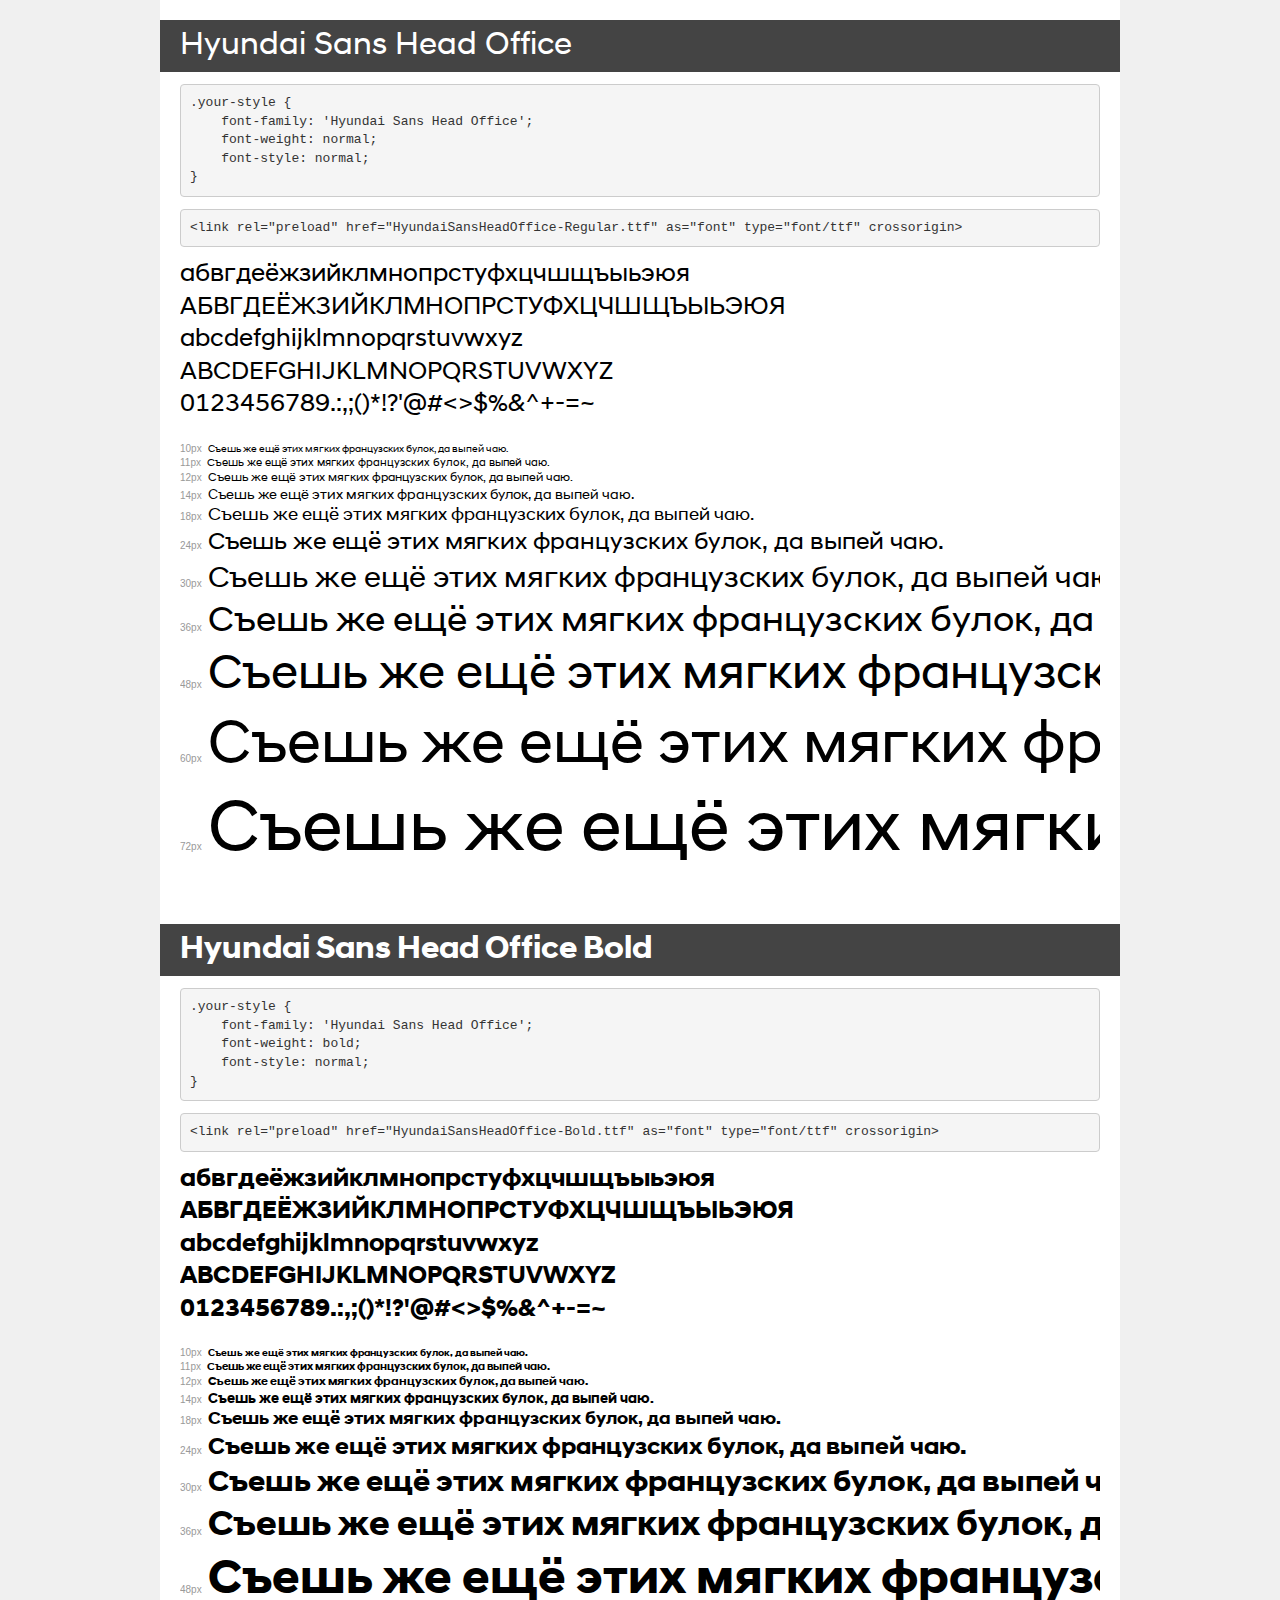
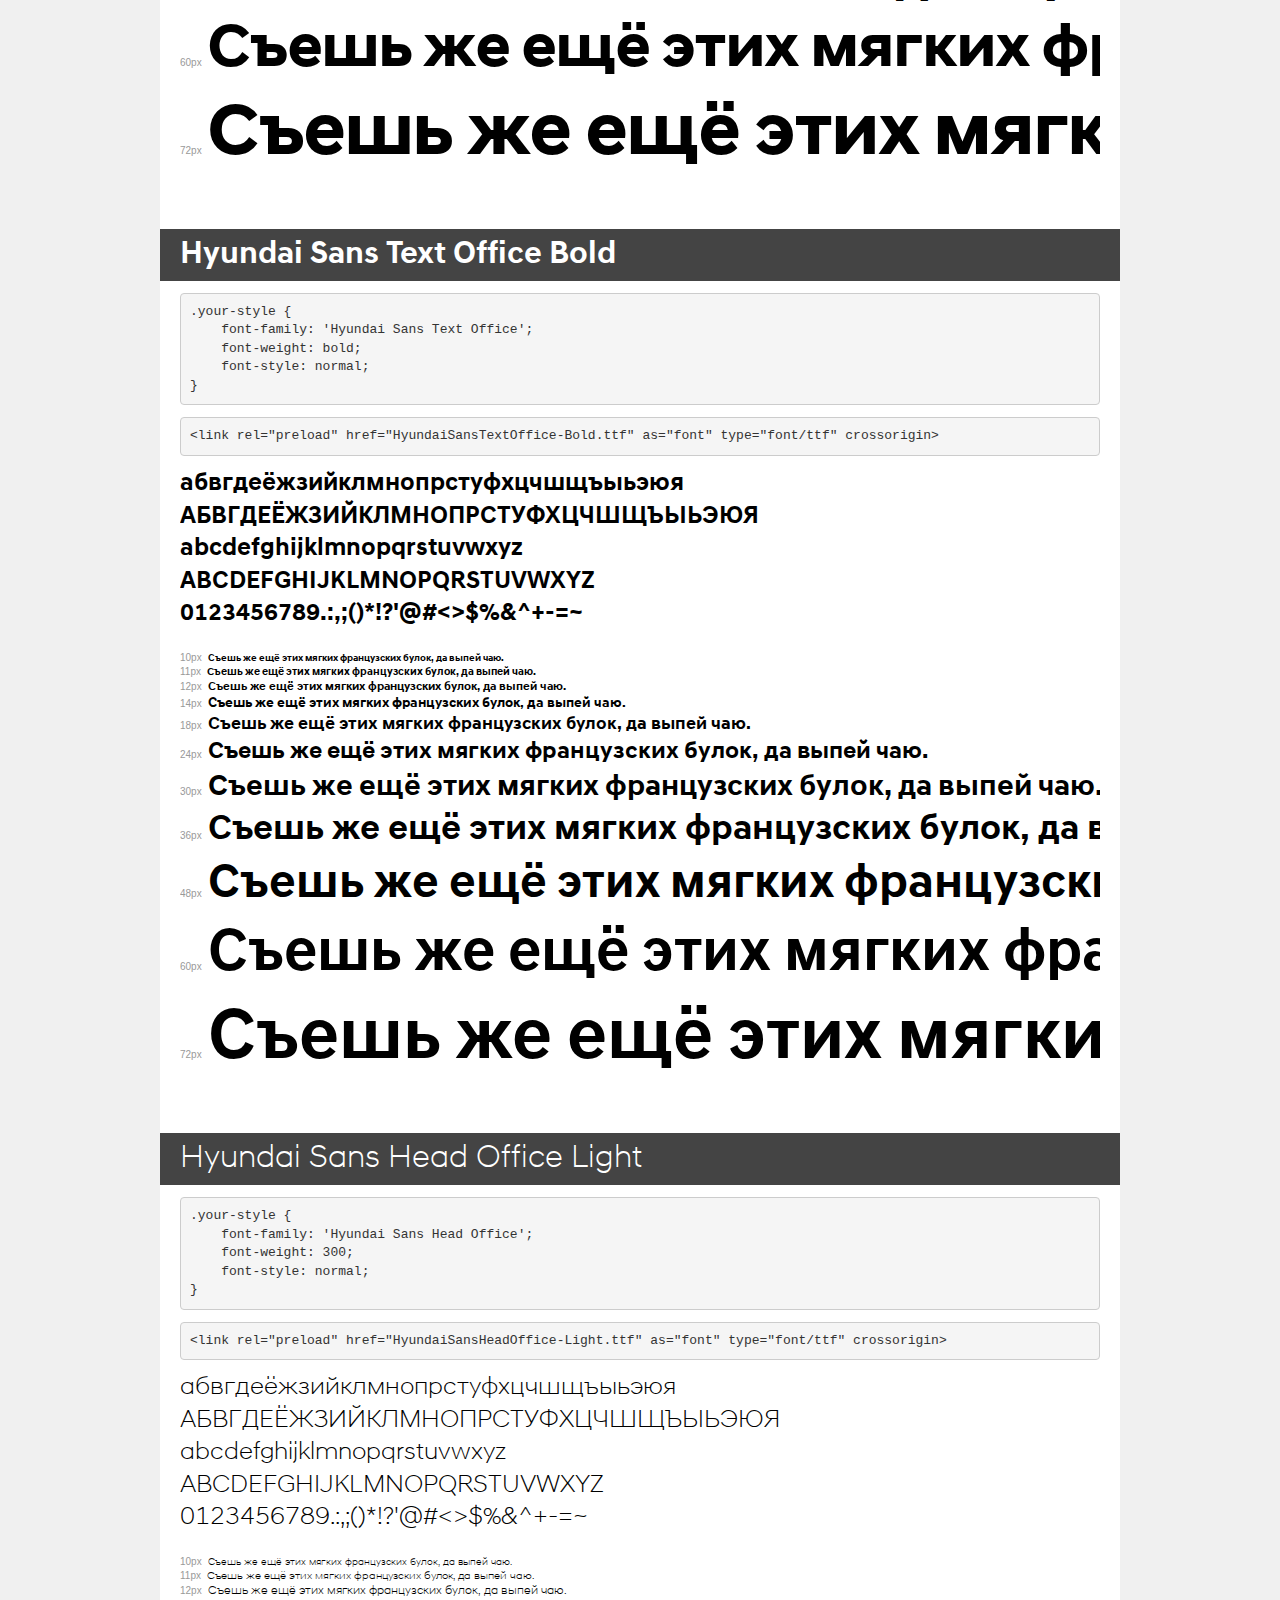
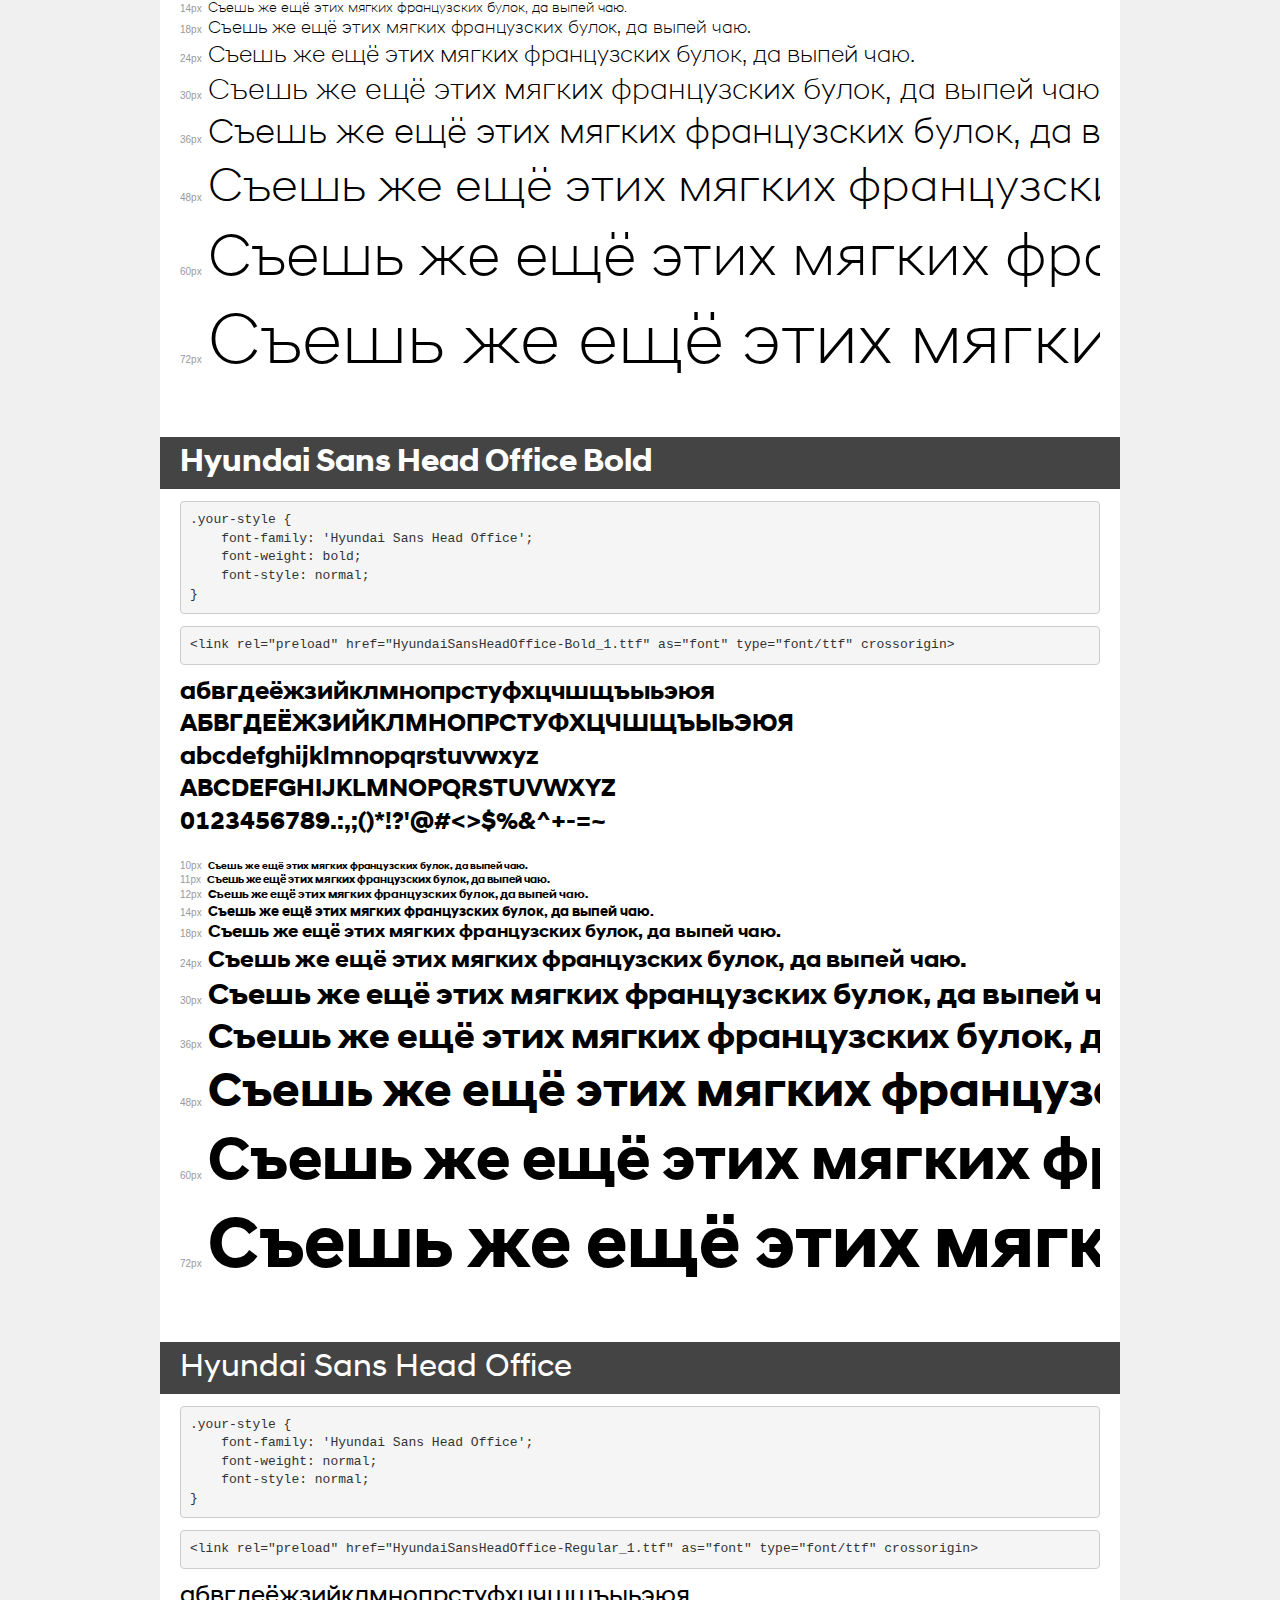
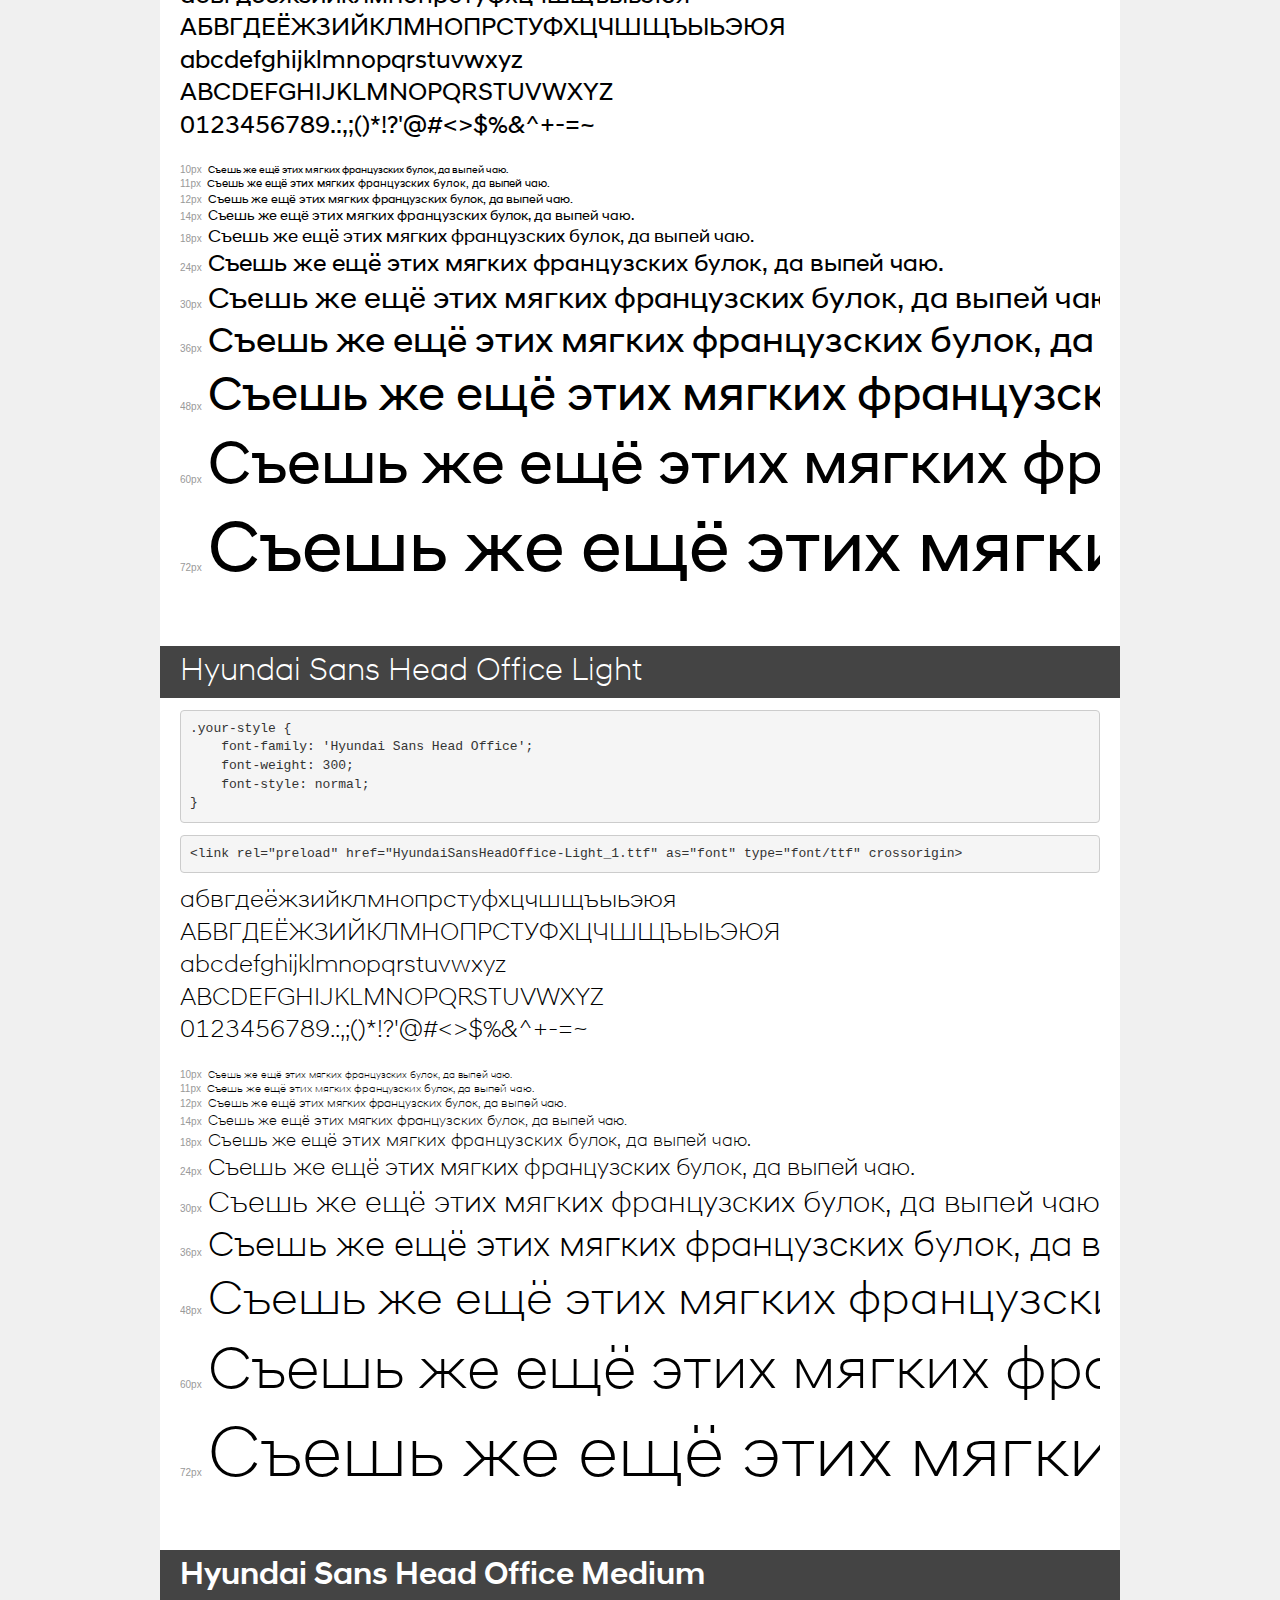
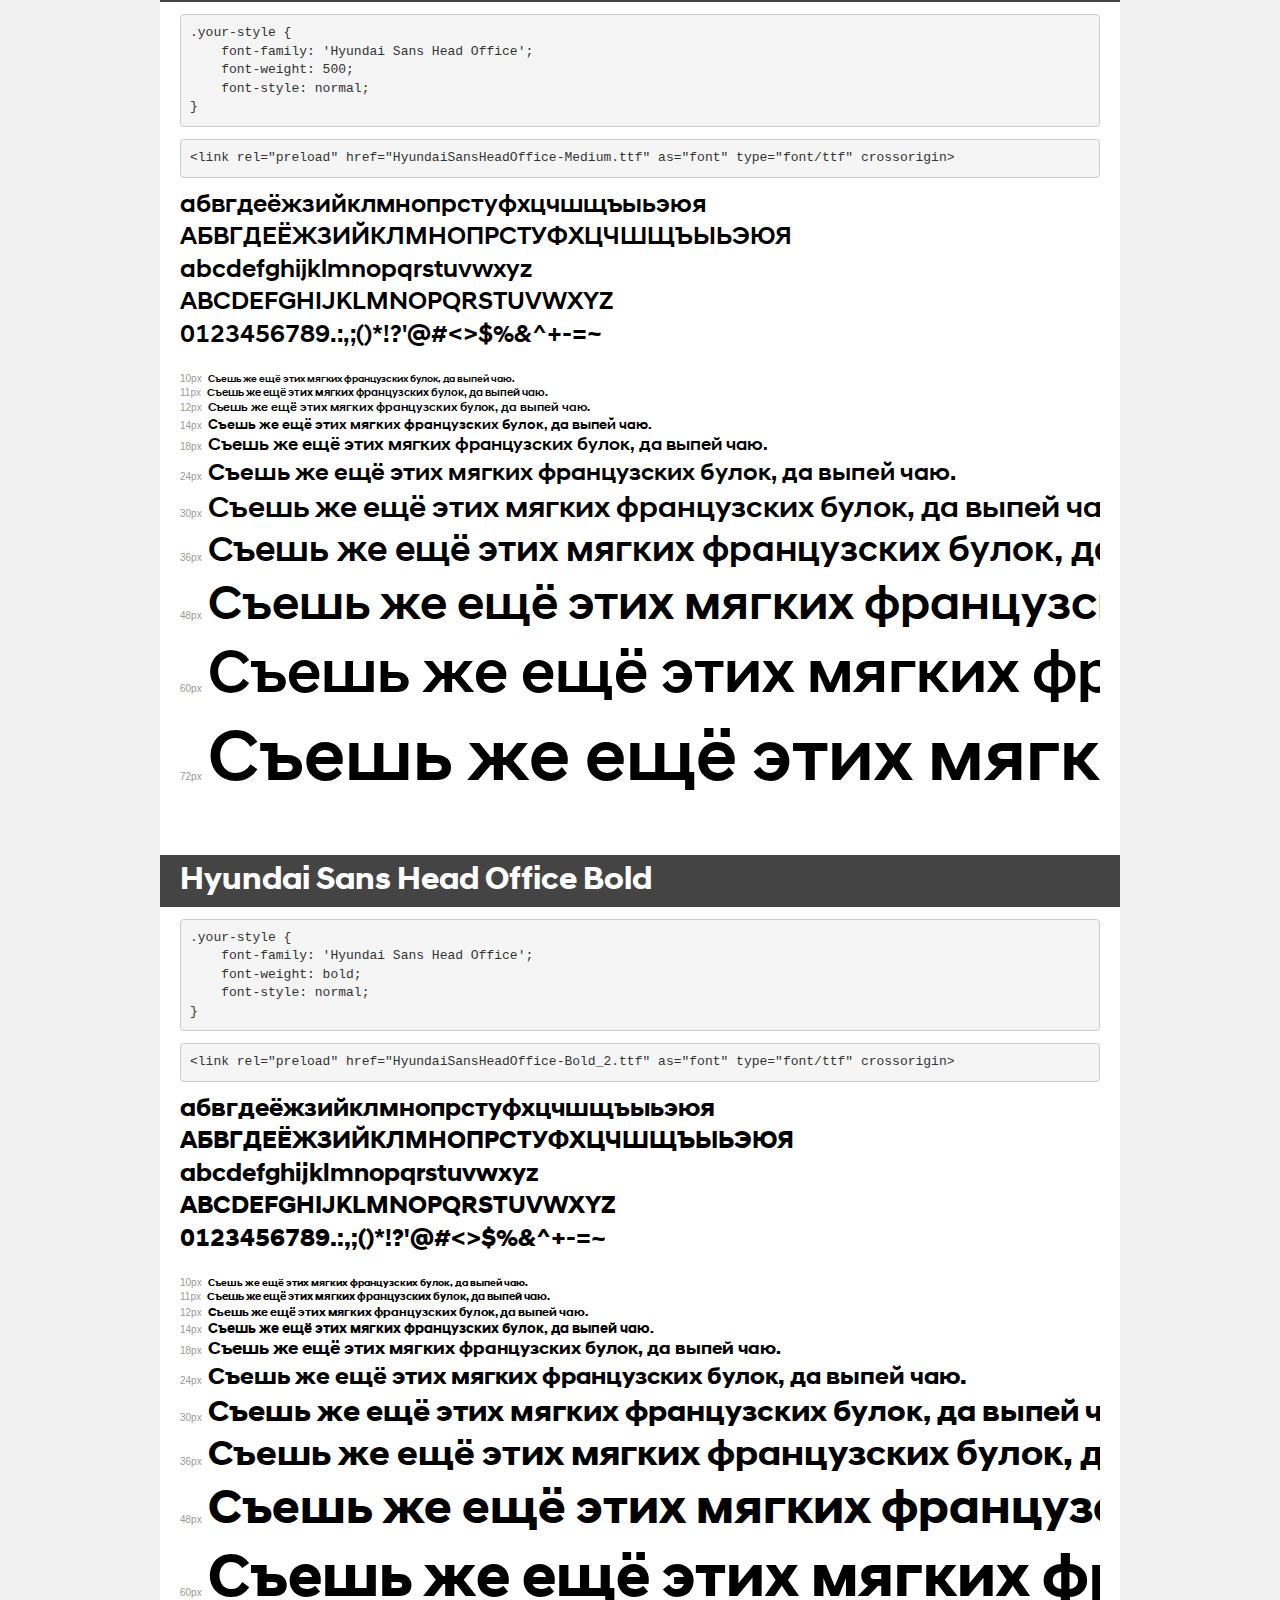
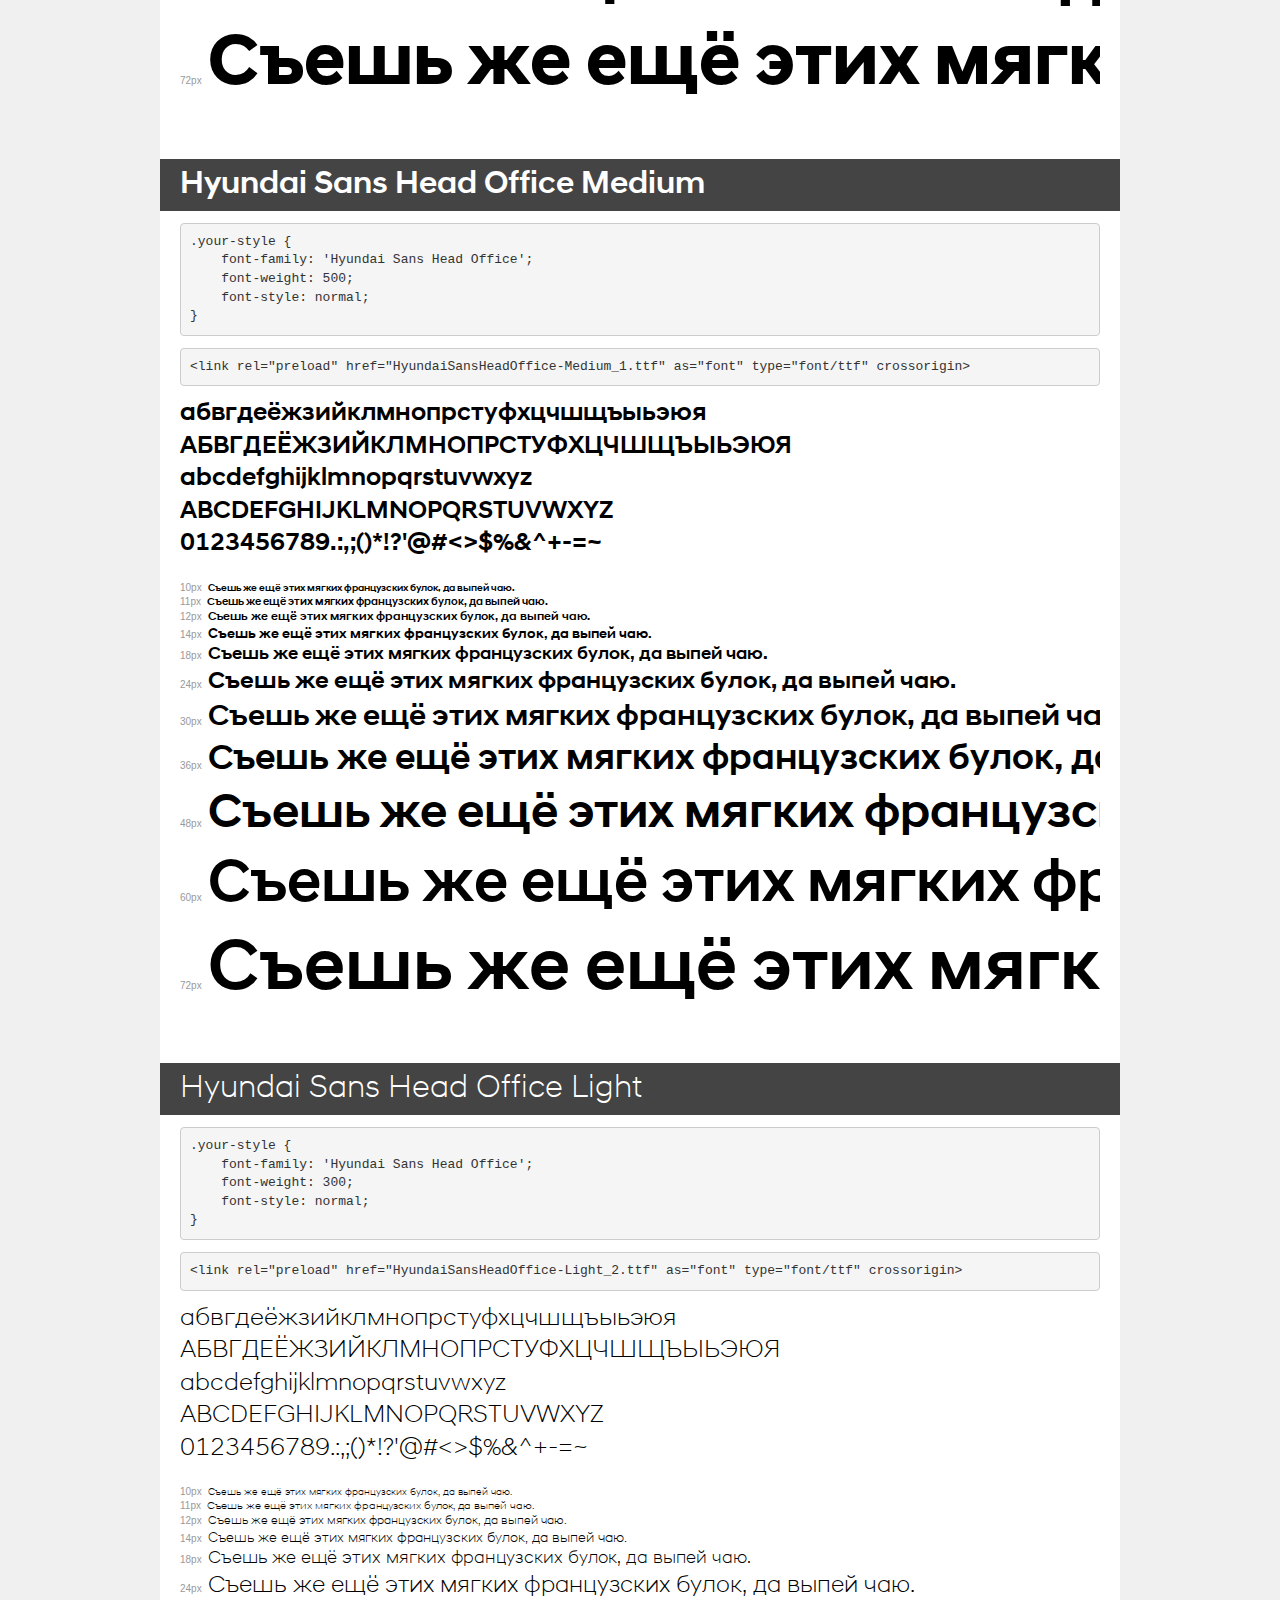
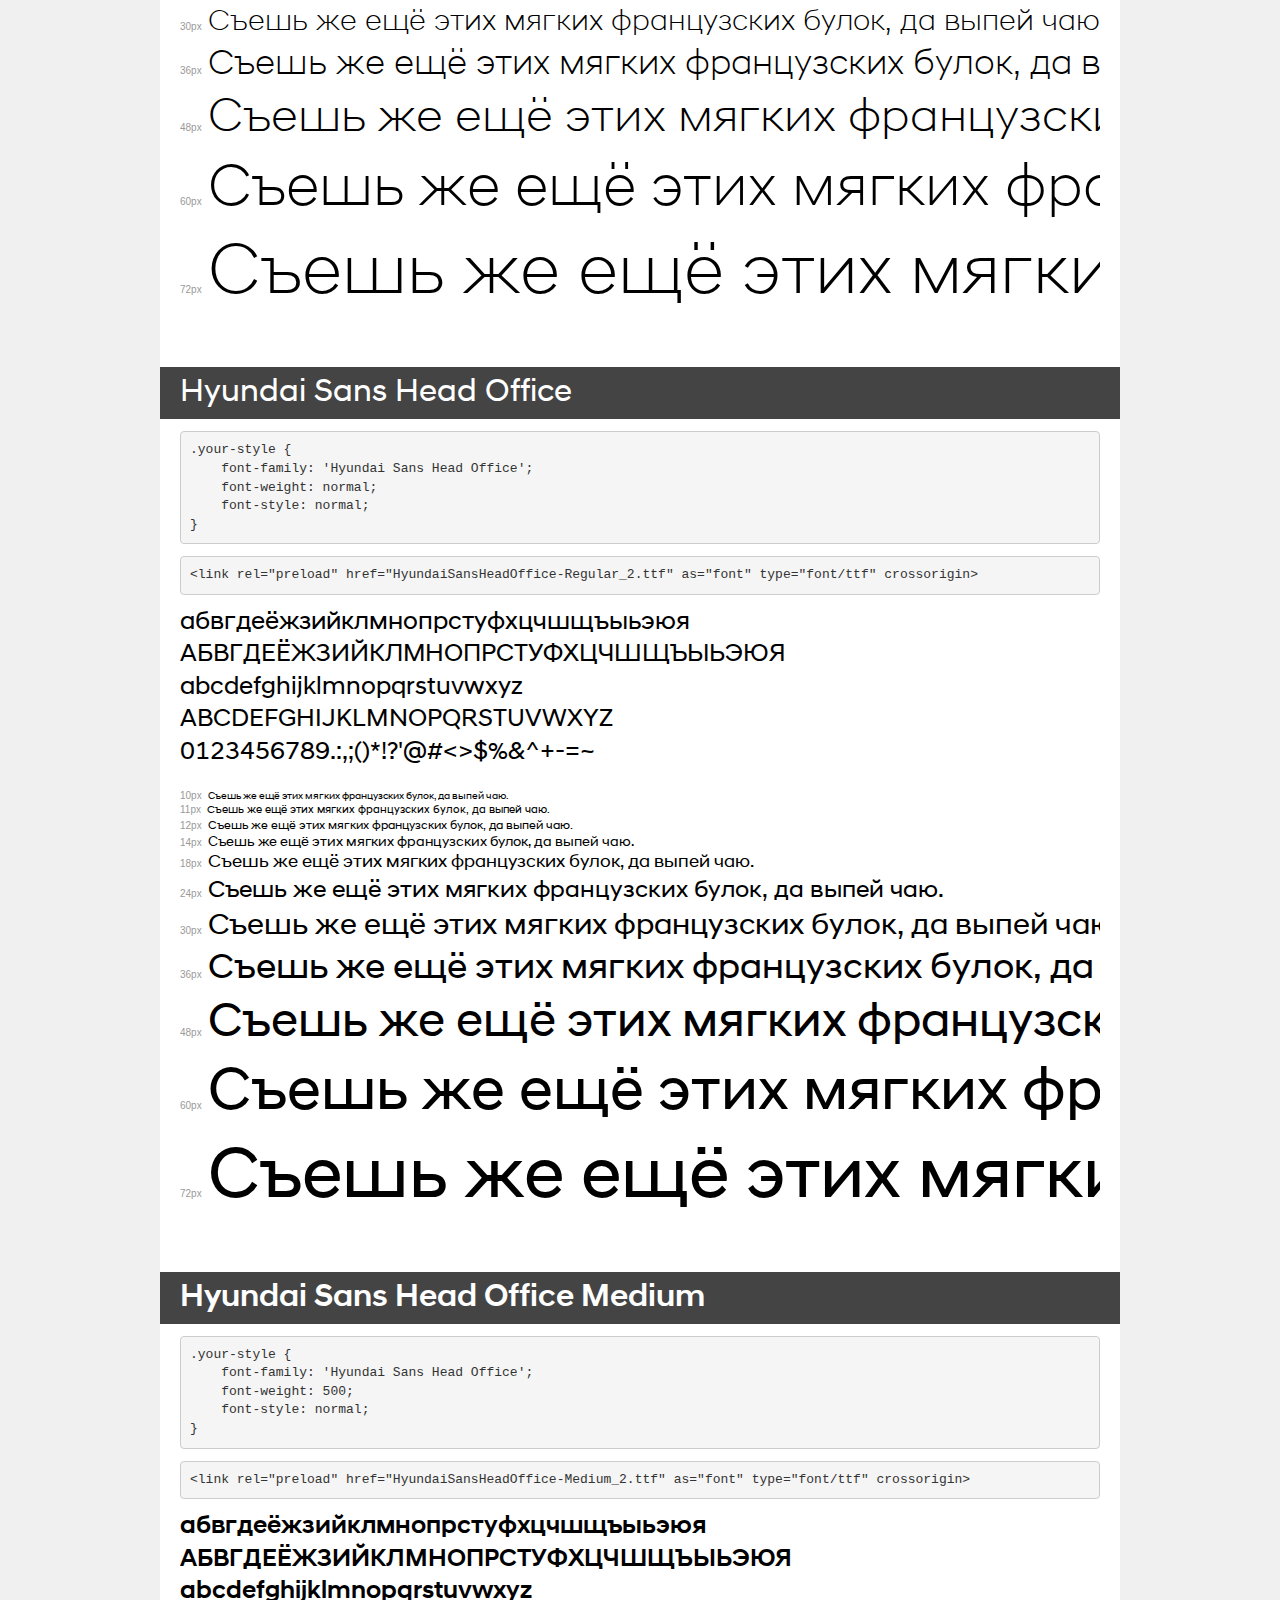
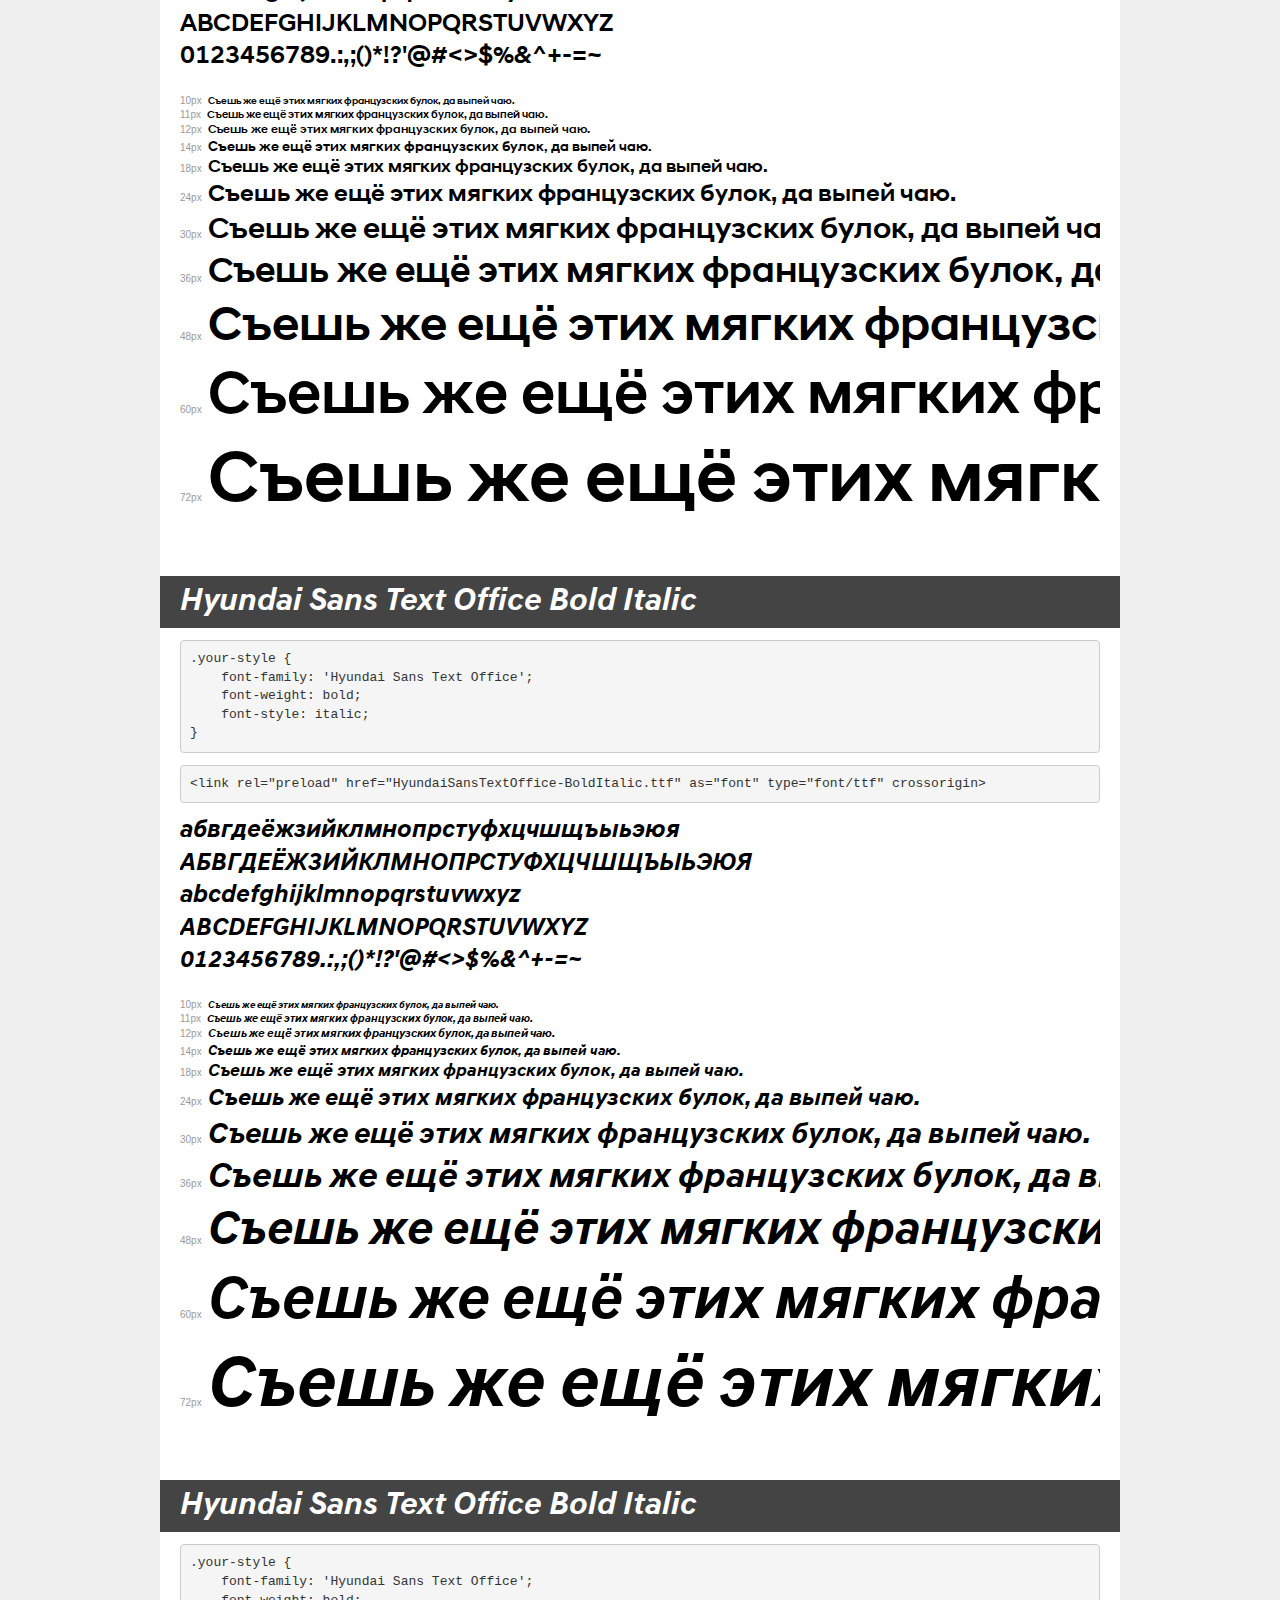
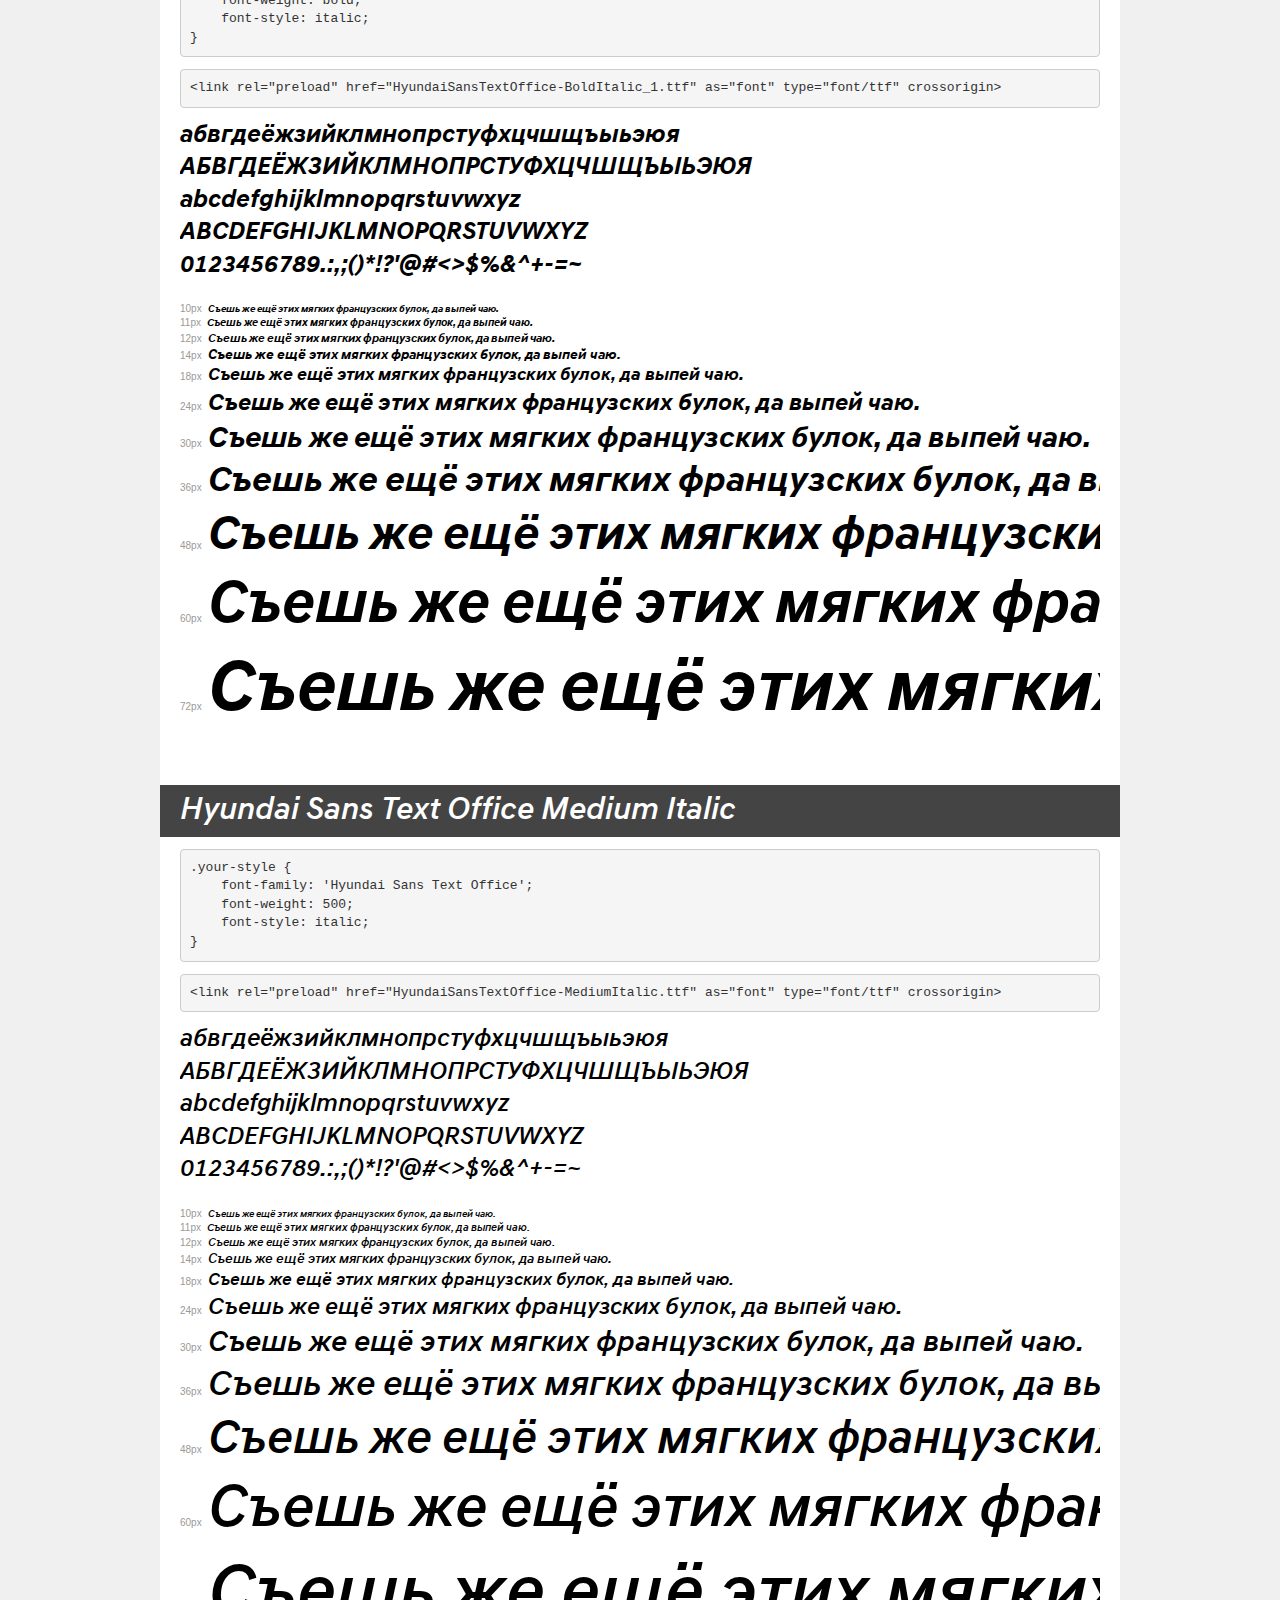
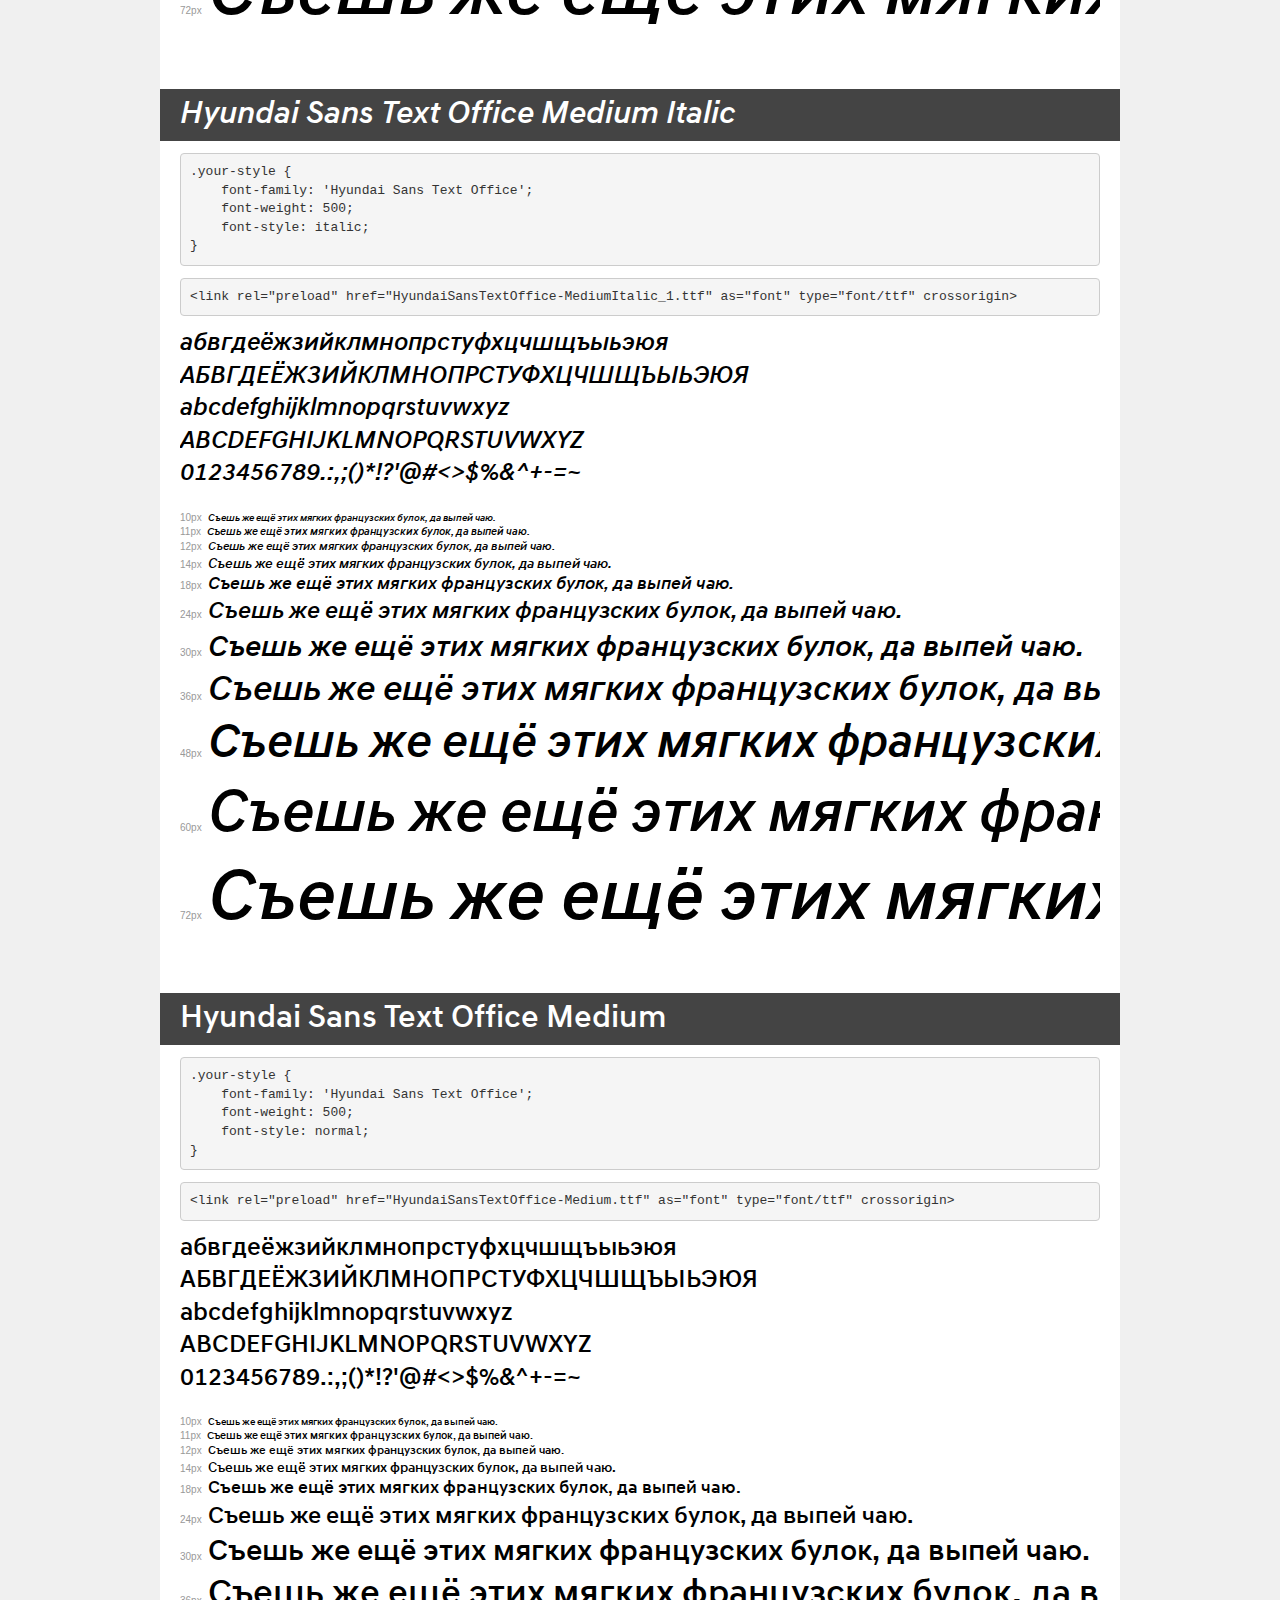
==== font/Hyundai Sans/demo.html @ f70317c3 "1" ====
<!DOCTYPE html>
<html lang="en">
<head>
    <meta charset="utf-8">
    <meta http-equiv="X-UA-Compatible" content="IE=edge">
    <meta name="viewport" content="width=device-width, initial-scale=1">
    <meta name="robots" content="noindex, noarchive">
    <meta name="format-detection" content="telephone=no">
    <title>Transfonter demo</title>
    <link href="stylesheet.css" rel="stylesheet">
    <style>
        /*
        http://meyerweb.com/eric/tools/css/reset/
        v2.0 | 20110126
        License: none (public domain)
        */
        html, body, div, span, applet, object, iframe,
        h1, h2, h3, h4, h5, h6, p, blockquote, pre,
        a, abbr, acronym, address, big, cite, code,
        del, dfn, em, img, ins, kbd, q, s, samp,
        small, strike, strong, sub, sup, tt, var,
        b, u, i, center,
        dl, dt, dd, ol, ul, li,
        fieldset, form, label, legend,
        table, caption, tbody, tfoot, thead, tr, th, td,
        article, aside, canvas, details, embed,
        figure, figcaption, footer, header, hgroup,
        menu, nav, output, ruby, section, summary,
        time, mark, audio, video {
            margin: 0;
            padding: 0;
            border: 0;
            font-size: 100%;
            font: inherit;
            vertical-align: baseline;
        }
        /* HTML5 display-role reset for older browsers */
        article, aside, details, figcaption, figure,
        footer, header, hgroup, menu, nav, section {
            display: block;
        }
        body {
            line-height: 1;
        }
        ol, ul {
            list-style: none;
        }
        blockquote, q {
            quotes: none;
        }
        blockquote:before, blockquote:after,
        q:before, q:after {
            content: '';
            content: none;
        }
        table {
            border-collapse: collapse;
            border-spacing: 0;
        }
        /* demo styles */
        body {
            background: #f0f0f0;
            color: #000;
        }
        .page {
            background: #fff;
            width: 920px;
            margin: 0 auto;
            padding: 20px 20px 0 20px;
            overflow: hidden;
        }
        .font-container {
            overflow-x: auto;
            overflow-y: hidden;
            margin-bottom: 40px;
            line-height: 1.3;
            white-space: nowrap;
            padding-bottom: 5px;
        }
        h1 {
            position: relative;
            background: #444;
            font-size: 32px;
            color: #fff;
            padding: 10px 20px;
            margin: 0 -20px 12px -20px;
        }
        .letters {
            font-size: 25px;
            margin-bottom: 20px;
        }
        .s10:before {
            content: '10px';
        }
        .s11:before {
            content: '11px';
        }
        .s12:before {
            content: '12px';
        }
        .s14:before {
            content: '14px';
        }
        .s18:before {
            content: '18px';
        }
        .s24:before {
            content: '24px';
        }
        .s30:before {
            content: '30px';
        }
        .s36:before {
            content: '36px';
        }
        .s48:before {
            content: '48px';
        }
        .s60:before {
            content: '60px';
        }
        .s72:before {
            content: '72px';
        }
        .s10:before, .s11:before, .s12:before, .s14:before,
        .s18:before, .s24:before, .s30:before, .s36:before,
        .s48:before, .s60:before, .s72:before {
            font-family: Arial, sans-serif;
            font-size: 10px;
            font-weight: normal;
            font-style: normal;
            color: #999;
            padding-right: 6px;
        }
        pre {
            display: block;
            padding: 9px;
            margin: 0 0 12px;
            font-family: Monaco, Menlo, Consolas, "Courier New", monospace;
            font-size: 13px;
            line-height: 1.428571429;
            color: #333;
            font-weight: normal;
            font-style: normal;
            background-color: #f5f5f5;
            border: 1px solid #ccc;
            overflow-x: auto;
            border-radius: 4px;
        }
        /* responsive */
        @media (max-width: 959px) {
            .page {
                width: auto;
                margin: 0;
            }
        }
    </style>
</head>
<body>
<div class="page">
    <div class="demo">
        <h1 style="font-family: 'Hyundai Sans Head Office'; font-weight: normal; font-style: normal;">Hyundai Sans Head Office</h1>
        <pre title="Usage">.your-style {
    font-family: 'Hyundai Sans Head Office';
    font-weight: normal;
    font-style: normal;
}</pre>
        <pre title="Preload (optional)">
&lt;link rel=&quot;preload&quot; href=&quot;HyundaiSansHeadOffice-Regular.ttf&quot; as=&quot;font&quot; type=&quot;font/ttf&quot; crossorigin&gt;</pre>
        <div class="font-container" style="font-family: 'Hyundai Sans Head Office'; font-weight: normal; font-style: normal;">
            <p class="letters">
                абвгдеёжзийклмнопрстуфхцчшщъыьэюя<br>
АБВГДЕЁЖЗИЙКЛМНОПРСТУФХЦЧШЩЪЫЬЭЮЯ<br>
abcdefghijklmnopqrstuvwxyz<br>
ABCDEFGHIJKLMNOPQRSTUVWXYZ<br>
                0123456789.:,;()*!?'@#&lt;&gt;$%&^+-=~
            </p>
            <p class="s10" style="font-size: 10px;">Съешь же ещё этих мягких французских булок, да выпей чаю.</p>
            <p class="s11" style="font-size: 11px;">Съешь же ещё этих мягких французских булок, да выпей чаю.</p>
            <p class="s12" style="font-size: 12px;">Съешь же ещё этих мягких французских булок, да выпей чаю.</p>
            <p class="s14" style="font-size: 14px;">Съешь же ещё этих мягких французских булок, да выпей чаю.</p>
            <p class="s18" style="font-size: 18px;">Съешь же ещё этих мягких французских булок, да выпей чаю.</p>
            <p class="s24" style="font-size: 24px;">Съешь же ещё этих мягких французских булок, да выпей чаю.</p>
            <p class="s30" style="font-size: 30px;">Съешь же ещё этих мягких французских булок, да выпей чаю.</p>
            <p class="s36" style="font-size: 36px;">Съешь же ещё этих мягких французских булок, да выпей чаю.</p>
            <p class="s48" style="font-size: 48px;">Съешь же ещё этих мягких французских булок, да выпей чаю.</p>
            <p class="s60" style="font-size: 60px;">Съешь же ещё этих мягких французских булок, да выпей чаю.</p>
            <p class="s72" style="font-size: 72px;">Съешь же ещё этих мягких французских булок, да выпей чаю.</p>
        </div>
    </div>

    <div class="demo">
        <h1 style="font-family: 'Hyundai Sans Head Office'; font-weight: bold; font-style: normal;">Hyundai Sans Head Office Bold</h1>
        <pre title="Usage">.your-style {
    font-family: 'Hyundai Sans Head Office';
    font-weight: bold;
    font-style: normal;
}</pre>
        <pre title="Preload (optional)">
&lt;link rel=&quot;preload&quot; href=&quot;HyundaiSansHeadOffice-Bold.ttf&quot; as=&quot;font&quot; type=&quot;font/ttf&quot; crossorigin&gt;</pre>
        <div class="font-container" style="font-family: 'Hyundai Sans Head Office'; font-weight: bold; font-style: normal;">
            <p class="letters">
                абвгдеёжзийклмнопрстуфхцчшщъыьэюя<br>
АБВГДЕЁЖЗИЙКЛМНОПРСТУФХЦЧШЩЪЫЬЭЮЯ<br>
abcdefghijklmnopqrstuvwxyz<br>
ABCDEFGHIJKLMNOPQRSTUVWXYZ<br>
                0123456789.:,;()*!?'@#&lt;&gt;$%&^+-=~
            </p>
            <p class="s10" style="font-size: 10px;">Съешь же ещё этих мягких французских булок, да выпей чаю.</p>
            <p class="s11" style="font-size: 11px;">Съешь же ещё этих мягких французских булок, да выпей чаю.</p>
            <p class="s12" style="font-size: 12px;">Съешь же ещё этих мягких французских булок, да выпей чаю.</p>
            <p class="s14" style="font-size: 14px;">Съешь же ещё этих мягких французских булок, да выпей чаю.</p>
            <p class="s18" style="font-size: 18px;">Съешь же ещё этих мягких французских булок, да выпей чаю.</p>
            <p class="s24" style="font-size: 24px;">Съешь же ещё этих мягких французских булок, да выпей чаю.</p>
            <p class="s30" style="font-size: 30px;">Съешь же ещё этих мягких французских булок, да выпей чаю.</p>
            <p class="s36" style="font-size: 36px;">Съешь же ещё этих мягких французских булок, да выпей чаю.</p>
            <p class="s48" style="font-size: 48px;">Съешь же ещё этих мягких французских булок, да выпей чаю.</p>
            <p class="s60" style="font-size: 60px;">Съешь же ещё этих мягких французских булок, да выпей чаю.</p>
            <p class="s72" style="font-size: 72px;">Съешь же ещё этих мягких французских булок, да выпей чаю.</p>
        </div>
    </div>

    <div class="demo">
        <h1 style="font-family: 'Hyundai Sans Text Office'; font-weight: bold; font-style: normal;">Hyundai Sans Text Office Bold</h1>
        <pre title="Usage">.your-style {
    font-family: 'Hyundai Sans Text Office';
    font-weight: bold;
    font-style: normal;
}</pre>
        <pre title="Preload (optional)">
&lt;link rel=&quot;preload&quot; href=&quot;HyundaiSansTextOffice-Bold.ttf&quot; as=&quot;font&quot; type=&quot;font/ttf&quot; crossorigin&gt;</pre>
        <div class="font-container" style="font-family: 'Hyundai Sans Text Office'; font-weight: bold; font-style: normal;">
            <p class="letters">
                абвгдеёжзийклмнопрстуфхцчшщъыьэюя<br>
АБВГДЕЁЖЗИЙКЛМНОПРСТУФХЦЧШЩЪЫЬЭЮЯ<br>
abcdefghijklmnopqrstuvwxyz<br>
ABCDEFGHIJKLMNOPQRSTUVWXYZ<br>
                0123456789.:,;()*!?'@#&lt;&gt;$%&^+-=~
            </p>
            <p class="s10" style="font-size: 10px;">Съешь же ещё этих мягких французских булок, да выпей чаю.</p>
            <p class="s11" style="font-size: 11px;">Съешь же ещё этих мягких французских булок, да выпей чаю.</p>
            <p class="s12" style="font-size: 12px;">Съешь же ещё этих мягких французских булок, да выпей чаю.</p>
            <p class="s14" style="font-size: 14px;">Съешь же ещё этих мягких французских булок, да выпей чаю.</p>
            <p class="s18" style="font-size: 18px;">Съешь же ещё этих мягких французских булок, да выпей чаю.</p>
            <p class="s24" style="font-size: 24px;">Съешь же ещё этих мягких французских булок, да выпей чаю.</p>
            <p class="s30" style="font-size: 30px;">Съешь же ещё этих мягких французских булок, да выпей чаю.</p>
            <p class="s36" style="font-size: 36px;">Съешь же ещё этих мягких французских булок, да выпей чаю.</p>
            <p class="s48" style="font-size: 48px;">Съешь же ещё этих мягких французских булок, да выпей чаю.</p>
            <p class="s60" style="font-size: 60px;">Съешь же ещё этих мягких французских булок, да выпей чаю.</p>
            <p class="s72" style="font-size: 72px;">Съешь же ещё этих мягких французских булок, да выпей чаю.</p>
        </div>
    </div>

    <div class="demo">
        <h1 style="font-family: 'Hyundai Sans Head Office'; font-weight: 300; font-style: normal;">Hyundai Sans Head Office Light</h1>
        <pre title="Usage">.your-style {
    font-family: 'Hyundai Sans Head Office';
    font-weight: 300;
    font-style: normal;
}</pre>
        <pre title="Preload (optional)">
&lt;link rel=&quot;preload&quot; href=&quot;HyundaiSansHeadOffice-Light.ttf&quot; as=&quot;font&quot; type=&quot;font/ttf&quot; crossorigin&gt;</pre>
        <div class="font-container" style="font-family: 'Hyundai Sans Head Office'; font-weight: 300; font-style: normal;">
            <p class="letters">
                абвгдеёжзийклмнопрстуфхцчшщъыьэюя<br>
АБВГДЕЁЖЗИЙКЛМНОПРСТУФХЦЧШЩЪЫЬЭЮЯ<br>
abcdefghijklmnopqrstuvwxyz<br>
ABCDEFGHIJKLMNOPQRSTUVWXYZ<br>
                0123456789.:,;()*!?'@#&lt;&gt;$%&^+-=~
            </p>
            <p class="s10" style="font-size: 10px;">Съешь же ещё этих мягких французских булок, да выпей чаю.</p>
            <p class="s11" style="font-size: 11px;">Съешь же ещё этих мягких французских булок, да выпей чаю.</p>
            <p class="s12" style="font-size: 12px;">Съешь же ещё этих мягких французских булок, да выпей чаю.</p>
            <p class="s14" style="font-size: 14px;">Съешь же ещё этих мягких французских булок, да выпей чаю.</p>
            <p class="s18" style="font-size: 18px;">Съешь же ещё этих мягких французских булок, да выпей чаю.</p>
            <p class="s24" style="font-size: 24px;">Съешь же ещё этих мягких французских булок, да выпей чаю.</p>
            <p class="s30" style="font-size: 30px;">Съешь же ещё этих мягких французских булок, да выпей чаю.</p>
            <p class="s36" style="font-size: 36px;">Съешь же ещё этих мягких французских булок, да выпей чаю.</p>
            <p class="s48" style="font-size: 48px;">Съешь же ещё этих мягких французских булок, да выпей чаю.</p>
            <p class="s60" style="font-size: 60px;">Съешь же ещё этих мягких французских булок, да выпей чаю.</p>
            <p class="s72" style="font-size: 72px;">Съешь же ещё этих мягких французских булок, да выпей чаю.</p>
        </div>
    </div>

    <div class="demo">
        <h1 style="font-family: 'Hyundai Sans Head Office'; font-weight: bold; font-style: normal;">Hyundai Sans Head Office Bold</h1>
        <pre title="Usage">.your-style {
    font-family: 'Hyundai Sans Head Office';
    font-weight: bold;
    font-style: normal;
}</pre>
        <pre title="Preload (optional)">
&lt;link rel=&quot;preload&quot; href=&quot;HyundaiSansHeadOffice-Bold_1.ttf&quot; as=&quot;font&quot; type=&quot;font/ttf&quot; crossorigin&gt;</pre>
        <div class="font-container" style="font-family: 'Hyundai Sans Head Office'; font-weight: bold; font-style: normal;">
            <p class="letters">
                абвгдеёжзийклмнопрстуфхцчшщъыьэюя<br>
АБВГДЕЁЖЗИЙКЛМНОПРСТУФХЦЧШЩЪЫЬЭЮЯ<br>
abcdefghijklmnopqrstuvwxyz<br>
ABCDEFGHIJKLMNOPQRSTUVWXYZ<br>
                0123456789.:,;()*!?'@#&lt;&gt;$%&^+-=~
            </p>
            <p class="s10" style="font-size: 10px;">Съешь же ещё этих мягких французских булок, да выпей чаю.</p>
            <p class="s11" style="font-size: 11px;">Съешь же ещё этих мягких французских булок, да выпей чаю.</p>
            <p class="s12" style="font-size: 12px;">Съешь же ещё этих мягких французских булок, да выпей чаю.</p>
            <p class="s14" style="font-size: 14px;">Съешь же ещё этих мягких французских булок, да выпей чаю.</p>
            <p class="s18" style="font-size: 18px;">Съешь же ещё этих мягких французских булок, да выпей чаю.</p>
            <p class="s24" style="font-size: 24px;">Съешь же ещё этих мягких французских булок, да выпей чаю.</p>
            <p class="s30" style="font-size: 30px;">Съешь же ещё этих мягких французских булок, да выпей чаю.</p>
            <p class="s36" style="font-size: 36px;">Съешь же ещё этих мягких французских булок, да выпей чаю.</p>
            <p class="s48" style="font-size: 48px;">Съешь же ещё этих мягких французских булок, да выпей чаю.</p>
            <p class="s60" style="font-size: 60px;">Съешь же ещё этих мягких французских булок, да выпей чаю.</p>
            <p class="s72" style="font-size: 72px;">Съешь же ещё этих мягких французских булок, да выпей чаю.</p>
        </div>
    </div>

    <div class="demo">
        <h1 style="font-family: 'Hyundai Sans Head Office'; font-weight: normal; font-style: normal;">Hyundai Sans Head Office</h1>
        <pre title="Usage">.your-style {
    font-family: 'Hyundai Sans Head Office';
    font-weight: normal;
    font-style: normal;
}</pre>
        <pre title="Preload (optional)">
&lt;link rel=&quot;preload&quot; href=&quot;HyundaiSansHeadOffice-Regular_1.ttf&quot; as=&quot;font&quot; type=&quot;font/ttf&quot; crossorigin&gt;</pre>
        <div class="font-container" style="font-family: 'Hyundai Sans Head Office'; font-weight: normal; font-style: normal;">
            <p class="letters">
                абвгдеёжзийклмнопрстуфхцчшщъыьэюя<br>
АБВГДЕЁЖЗИЙКЛМНОПРСТУФХЦЧШЩЪЫЬЭЮЯ<br>
abcdefghijklmnopqrstuvwxyz<br>
ABCDEFGHIJKLMNOPQRSTUVWXYZ<br>
                0123456789.:,;()*!?'@#&lt;&gt;$%&^+-=~
            </p>
            <p class="s10" style="font-size: 10px;">Съешь же ещё этих мягких французских булок, да выпей чаю.</p>
            <p class="s11" style="font-size: 11px;">Съешь же ещё этих мягких французских булок, да выпей чаю.</p>
            <p class="s12" style="font-size: 12px;">Съешь же ещё этих мягких французских булок, да выпей чаю.</p>
            <p class="s14" style="font-size: 14px;">Съешь же ещё этих мягких французских булок, да выпей чаю.</p>
            <p class="s18" style="font-size: 18px;">Съешь же ещё этих мягких французских булок, да выпей чаю.</p>
            <p class="s24" style="font-size: 24px;">Съешь же ещё этих мягких французских булок, да выпей чаю.</p>
            <p class="s30" style="font-size: 30px;">Съешь же ещё этих мягких французских булок, да выпей чаю.</p>
            <p class="s36" style="font-size: 36px;">Съешь же ещё этих мягких французских булок, да выпей чаю.</p>
            <p class="s48" style="font-size: 48px;">Съешь же ещё этих мягких французских булок, да выпей чаю.</p>
            <p class="s60" style="font-size: 60px;">Съешь же ещё этих мягких французских булок, да выпей чаю.</p>
            <p class="s72" style="font-size: 72px;">Съешь же ещё этих мягких французских булок, да выпей чаю.</p>
        </div>
    </div>

    <div class="demo">
        <h1 style="font-family: 'Hyundai Sans Head Office'; font-weight: 300; font-style: normal;">Hyundai Sans Head Office Light</h1>
        <pre title="Usage">.your-style {
    font-family: 'Hyundai Sans Head Office';
    font-weight: 300;
    font-style: normal;
}</pre>
        <pre title="Preload (optional)">
&lt;link rel=&quot;preload&quot; href=&quot;HyundaiSansHeadOffice-Light_1.ttf&quot; as=&quot;font&quot; type=&quot;font/ttf&quot; crossorigin&gt;</pre>
        <div class="font-container" style="font-family: 'Hyundai Sans Head Office'; font-weight: 300; font-style: normal;">
            <p class="letters">
                абвгдеёжзийклмнопрстуфхцчшщъыьэюя<br>
АБВГДЕЁЖЗИЙКЛМНОПРСТУФХЦЧШЩЪЫЬЭЮЯ<br>
abcdefghijklmnopqrstuvwxyz<br>
ABCDEFGHIJKLMNOPQRSTUVWXYZ<br>
                0123456789.:,;()*!?'@#&lt;&gt;$%&^+-=~
            </p>
            <p class="s10" style="font-size: 10px;">Съешь же ещё этих мягких французских булок, да выпей чаю.</p>
            <p class="s11" style="font-size: 11px;">Съешь же ещё этих мягких французских булок, да выпей чаю.</p>
            <p class="s12" style="font-size: 12px;">Съешь же ещё этих мягких французских булок, да выпей чаю.</p>
            <p class="s14" style="font-size: 14px;">Съешь же ещё этих мягких французских булок, да выпей чаю.</p>
            <p class="s18" style="font-size: 18px;">Съешь же ещё этих мягких французских булок, да выпей чаю.</p>
            <p class="s24" style="font-size: 24px;">Съешь же ещё этих мягких французских булок, да выпей чаю.</p>
            <p class="s30" style="font-size: 30px;">Съешь же ещё этих мягких французских булок, да выпей чаю.</p>
            <p class="s36" style="font-size: 36px;">Съешь же ещё этих мягких французских булок, да выпей чаю.</p>
            <p class="s48" style="font-size: 48px;">Съешь же ещё этих мягких французских булок, да выпей чаю.</p>
            <p class="s60" style="font-size: 60px;">Съешь же ещё этих мягких французских булок, да выпей чаю.</p>
            <p class="s72" style="font-size: 72px;">Съешь же ещё этих мягких французских булок, да выпей чаю.</p>
        </div>
    </div>

    <div class="demo">
        <h1 style="font-family: 'Hyundai Sans Head Office'; font-weight: 500; font-style: normal;">Hyundai Sans Head Office Medium</h1>
        <pre title="Usage">.your-style {
    font-family: 'Hyundai Sans Head Office';
    font-weight: 500;
    font-style: normal;
}</pre>
        <pre title="Preload (optional)">
&lt;link rel=&quot;preload&quot; href=&quot;HyundaiSansHeadOffice-Medium.ttf&quot; as=&quot;font&quot; type=&quot;font/ttf&quot; crossorigin&gt;</pre>
        <div class="font-container" style="font-family: 'Hyundai Sans Head Office'; font-weight: 500; font-style: normal;">
            <p class="letters">
                абвгдеёжзийклмнопрстуфхцчшщъыьэюя<br>
АБВГДЕЁЖЗИЙКЛМНОПРСТУФХЦЧШЩЪЫЬЭЮЯ<br>
abcdefghijklmnopqrstuvwxyz<br>
ABCDEFGHIJKLMNOPQRSTUVWXYZ<br>
                0123456789.:,;()*!?'@#&lt;&gt;$%&^+-=~
            </p>
            <p class="s10" style="font-size: 10px;">Съешь же ещё этих мягких французских булок, да выпей чаю.</p>
            <p class="s11" style="font-size: 11px;">Съешь же ещё этих мягких французских булок, да выпей чаю.</p>
            <p class="s12" style="font-size: 12px;">Съешь же ещё этих мягких французских булок, да выпей чаю.</p>
            <p class="s14" style="font-size: 14px;">Съешь же ещё этих мягких французских булок, да выпей чаю.</p>
            <p class="s18" style="font-size: 18px;">Съешь же ещё этих мягких французских булок, да выпей чаю.</p>
            <p class="s24" style="font-size: 24px;">Съешь же ещё этих мягких французских булок, да выпей чаю.</p>
            <p class="s30" style="font-size: 30px;">Съешь же ещё этих мягких французских булок, да выпей чаю.</p>
            <p class="s36" style="font-size: 36px;">Съешь же ещё этих мягких французских булок, да выпей чаю.</p>
            <p class="s48" style="font-size: 48px;">Съешь же ещё этих мягких французских булок, да выпей чаю.</p>
            <p class="s60" style="font-size: 60px;">Съешь же ещё этих мягких французских булок, да выпей чаю.</p>
            <p class="s72" style="font-size: 72px;">Съешь же ещё этих мягких французских булок, да выпей чаю.</p>
        </div>
    </div>

    <div class="demo">
        <h1 style="font-family: 'Hyundai Sans Head Office'; font-weight: bold; font-style: normal;">Hyundai Sans Head Office Bold</h1>
        <pre title="Usage">.your-style {
    font-family: 'Hyundai Sans Head Office';
    font-weight: bold;
    font-style: normal;
}</pre>
        <pre title="Preload (optional)">
&lt;link rel=&quot;preload&quot; href=&quot;HyundaiSansHeadOffice-Bold_2.ttf&quot; as=&quot;font&quot; type=&quot;font/ttf&quot; crossorigin&gt;</pre>
        <div class="font-container" style="font-family: 'Hyundai Sans Head Office'; font-weight: bold; font-style: normal;">
            <p class="letters">
                абвгдеёжзийклмнопрстуфхцчшщъыьэюя<br>
АБВГДЕЁЖЗИЙКЛМНОПРСТУФХЦЧШЩЪЫЬЭЮЯ<br>
abcdefghijklmnopqrstuvwxyz<br>
ABCDEFGHIJKLMNOPQRSTUVWXYZ<br>
                0123456789.:,;()*!?'@#&lt;&gt;$%&^+-=~
            </p>
            <p class="s10" style="font-size: 10px;">Съешь же ещё этих мягких французских булок, да выпей чаю.</p>
            <p class="s11" style="font-size: 11px;">Съешь же ещё этих мягких французских булок, да выпей чаю.</p>
            <p class="s12" style="font-size: 12px;">Съешь же ещё этих мягких французских булок, да выпей чаю.</p>
            <p class="s14" style="font-size: 14px;">Съешь же ещё этих мягких французских булок, да выпей чаю.</p>
            <p class="s18" style="font-size: 18px;">Съешь же ещё этих мягких французских булок, да выпей чаю.</p>
            <p class="s24" style="font-size: 24px;">Съешь же ещё этих мягких французских булок, да выпей чаю.</p>
            <p class="s30" style="font-size: 30px;">Съешь же ещё этих мягких французских булок, да выпей чаю.</p>
            <p class="s36" style="font-size: 36px;">Съешь же ещё этих мягких французских булок, да выпей чаю.</p>
            <p class="s48" style="font-size: 48px;">Съешь же ещё этих мягких французских булок, да выпей чаю.</p>
            <p class="s60" style="font-size: 60px;">Съешь же ещё этих мягких французских булок, да выпей чаю.</p>
            <p class="s72" style="font-size: 72px;">Съешь же ещё этих мягких французских булок, да выпей чаю.</p>
        </div>
    </div>

    <div class="demo">
        <h1 style="font-family: 'Hyundai Sans Head Office'; font-weight: 500; font-style: normal;">Hyundai Sans Head Office Medium</h1>
        <pre title="Usage">.your-style {
    font-family: 'Hyundai Sans Head Office';
    font-weight: 500;
    font-style: normal;
}</pre>
        <pre title="Preload (optional)">
&lt;link rel=&quot;preload&quot; href=&quot;HyundaiSansHeadOffice-Medium_1.ttf&quot; as=&quot;font&quot; type=&quot;font/ttf&quot; crossorigin&gt;</pre>
        <div class="font-container" style="font-family: 'Hyundai Sans Head Office'; font-weight: 500; font-style: normal;">
            <p class="letters">
                абвгдеёжзийклмнопрстуфхцчшщъыьэюя<br>
АБВГДЕЁЖЗИЙКЛМНОПРСТУФХЦЧШЩЪЫЬЭЮЯ<br>
abcdefghijklmnopqrstuvwxyz<br>
ABCDEFGHIJKLMNOPQRSTUVWXYZ<br>
                0123456789.:,;()*!?'@#&lt;&gt;$%&^+-=~
            </p>
            <p class="s10" style="font-size: 10px;">Съешь же ещё этих мягких французских булок, да выпей чаю.</p>
            <p class="s11" style="font-size: 11px;">Съешь же ещё этих мягких французских булок, да выпей чаю.</p>
            <p class="s12" style="font-size: 12px;">Съешь же ещё этих мягких французских булок, да выпей чаю.</p>
            <p class="s14" style="font-size: 14px;">Съешь же ещё этих мягких французских булок, да выпей чаю.</p>
            <p class="s18" style="font-size: 18px;">Съешь же ещё этих мягких французских булок, да выпей чаю.</p>
            <p class="s24" style="font-size: 24px;">Съешь же ещё этих мягких французских булок, да выпей чаю.</p>
            <p class="s30" style="font-size: 30px;">Съешь же ещё этих мягких французских булок, да выпей чаю.</p>
            <p class="s36" style="font-size: 36px;">Съешь же ещё этих мягких французских булок, да выпей чаю.</p>
            <p class="s48" style="font-size: 48px;">Съешь же ещё этих мягких французских булок, да выпей чаю.</p>
            <p class="s60" style="font-size: 60px;">Съешь же ещё этих мягких французских булок, да выпей чаю.</p>
            <p class="s72" style="font-size: 72px;">Съешь же ещё этих мягких французских булок, да выпей чаю.</p>
        </div>
    </div>

    <div class="demo">
        <h1 style="font-family: 'Hyundai Sans Head Office'; font-weight: 300; font-style: normal;">Hyundai Sans Head Office Light</h1>
        <pre title="Usage">.your-style {
    font-family: 'Hyundai Sans Head Office';
    font-weight: 300;
    font-style: normal;
}</pre>
        <pre title="Preload (optional)">
&lt;link rel=&quot;preload&quot; href=&quot;HyundaiSansHeadOffice-Light_2.ttf&quot; as=&quot;font&quot; type=&quot;font/ttf&quot; crossorigin&gt;</pre>
        <div class="font-container" style="font-family: 'Hyundai Sans Head Office'; font-weight: 300; font-style: normal;">
            <p class="letters">
                абвгдеёжзийклмнопрстуфхцчшщъыьэюя<br>
АБВГДЕЁЖЗИЙКЛМНОПРСТУФХЦЧШЩЪЫЬЭЮЯ<br>
abcdefghijklmnopqrstuvwxyz<br>
ABCDEFGHIJKLMNOPQRSTUVWXYZ<br>
                0123456789.:,;()*!?'@#&lt;&gt;$%&^+-=~
            </p>
            <p class="s10" style="font-size: 10px;">Съешь же ещё этих мягких французских булок, да выпей чаю.</p>
            <p class="s11" style="font-size: 11px;">Съешь же ещё этих мягких французских булок, да выпей чаю.</p>
            <p class="s12" style="font-size: 12px;">Съешь же ещё этих мягких французских булок, да выпей чаю.</p>
            <p class="s14" style="font-size: 14px;">Съешь же ещё этих мягких французских булок, да выпей чаю.</p>
            <p class="s18" style="font-size: 18px;">Съешь же ещё этих мягких французских булок, да выпей чаю.</p>
            <p class="s24" style="font-size: 24px;">Съешь же ещё этих мягких французских булок, да выпей чаю.</p>
            <p class="s30" style="font-size: 30px;">Съешь же ещё этих мягких французских булок, да выпей чаю.</p>
            <p class="s36" style="font-size: 36px;">Съешь же ещё этих мягких французских булок, да выпей чаю.</p>
            <p class="s48" style="font-size: 48px;">Съешь же ещё этих мягких французских булок, да выпей чаю.</p>
            <p class="s60" style="font-size: 60px;">Съешь же ещё этих мягких французских булок, да выпей чаю.</p>
            <p class="s72" style="font-size: 72px;">Съешь же ещё этих мягких французских булок, да выпей чаю.</p>
        </div>
    </div>

    <div class="demo">
        <h1 style="font-family: 'Hyundai Sans Head Office'; font-weight: normal; font-style: normal;">Hyundai Sans Head Office</h1>
        <pre title="Usage">.your-style {
    font-family: 'Hyundai Sans Head Office';
    font-weight: normal;
    font-style: normal;
}</pre>
        <pre title="Preload (optional)">
&lt;link rel=&quot;preload&quot; href=&quot;HyundaiSansHeadOffice-Regular_2.ttf&quot; as=&quot;font&quot; type=&quot;font/ttf&quot; crossorigin&gt;</pre>
        <div class="font-container" style="font-family: 'Hyundai Sans Head Office'; font-weight: normal; font-style: normal;">
            <p class="letters">
                абвгдеёжзийклмнопрстуфхцчшщъыьэюя<br>
АБВГДЕЁЖЗИЙКЛМНОПРСТУФХЦЧШЩЪЫЬЭЮЯ<br>
abcdefghijklmnopqrstuvwxyz<br>
ABCDEFGHIJKLMNOPQRSTUVWXYZ<br>
                0123456789.:,;()*!?'@#&lt;&gt;$%&^+-=~
            </p>
            <p class="s10" style="font-size: 10px;">Съешь же ещё этих мягких французских булок, да выпей чаю.</p>
            <p class="s11" style="font-size: 11px;">Съешь же ещё этих мягких французских булок, да выпей чаю.</p>
            <p class="s12" style="font-size: 12px;">Съешь же ещё этих мягких французских булок, да выпей чаю.</p>
            <p class="s14" style="font-size: 14px;">Съешь же ещё этих мягких французских булок, да выпей чаю.</p>
            <p class="s18" style="font-size: 18px;">Съешь же ещё этих мягких французских булок, да выпей чаю.</p>
            <p class="s24" style="font-size: 24px;">Съешь же ещё этих мягких французских булок, да выпей чаю.</p>
            <p class="s30" style="font-size: 30px;">Съешь же ещё этих мягких французских булок, да выпей чаю.</p>
            <p class="s36" style="font-size: 36px;">Съешь же ещё этих мягких французских булок, да выпей чаю.</p>
            <p class="s48" style="font-size: 48px;">Съешь же ещё этих мягких французских булок, да выпей чаю.</p>
            <p class="s60" style="font-size: 60px;">Съешь же ещё этих мягких французских булок, да выпей чаю.</p>
            <p class="s72" style="font-size: 72px;">Съешь же ещё этих мягких французских булок, да выпей чаю.</p>
        </div>
    </div>

    <div class="demo">
        <h1 style="font-family: 'Hyundai Sans Head Office'; font-weight: 500; font-style: normal;">Hyundai Sans Head Office Medium</h1>
        <pre title="Usage">.your-style {
    font-family: 'Hyundai Sans Head Office';
    font-weight: 500;
    font-style: normal;
}</pre>
        <pre title="Preload (optional)">
&lt;link rel=&quot;preload&quot; href=&quot;HyundaiSansHeadOffice-Medium_2.ttf&quot; as=&quot;font&quot; type=&quot;font/ttf&quot; crossorigin&gt;</pre>
        <div class="font-container" style="font-family: 'Hyundai Sans Head Office'; font-weight: 500; font-style: normal;">
            <p class="letters">
                абвгдеёжзийклмнопрстуфхцчшщъыьэюя<br>
АБВГДЕЁЖЗИЙКЛМНОПРСТУФХЦЧШЩЪЫЬЭЮЯ<br>
abcdefghijklmnopqrstuvwxyz<br>
ABCDEFGHIJKLMNOPQRSTUVWXYZ<br>
                0123456789.:,;()*!?'@#&lt;&gt;$%&^+-=~
            </p>
            <p class="s10" style="font-size: 10px;">Съешь же ещё этих мягких французских булок, да выпей чаю.</p>
            <p class="s11" style="font-size: 11px;">Съешь же ещё этих мягких французских булок, да выпей чаю.</p>
            <p class="s12" style="font-size: 12px;">Съешь же ещё этих мягких французских булок, да выпей чаю.</p>
            <p class="s14" style="font-size: 14px;">Съешь же ещё этих мягких французских булок, да выпей чаю.</p>
            <p class="s18" style="font-size: 18px;">Съешь же ещё этих мягких французских булок, да выпей чаю.</p>
            <p class="s24" style="font-size: 24px;">Съешь же ещё этих мягких французских булок, да выпей чаю.</p>
            <p class="s30" style="font-size: 30px;">Съешь же ещё этих мягких французских булок, да выпей чаю.</p>
            <p class="s36" style="font-size: 36px;">Съешь же ещё этих мягких французских булок, да выпей чаю.</p>
            <p class="s48" style="font-size: 48px;">Съешь же ещё этих мягких французских булок, да выпей чаю.</p>
            <p class="s60" style="font-size: 60px;">Съешь же ещё этих мягких французских булок, да выпей чаю.</p>
            <p class="s72" style="font-size: 72px;">Съешь же ещё этих мягких французских булок, да выпей чаю.</p>
        </div>
    </div>

    <div class="demo">
        <h1 style="font-family: 'Hyundai Sans Text Office'; font-weight: bold; font-style: italic;">Hyundai Sans Text Office Bold Italic</h1>
        <pre title="Usage">.your-style {
    font-family: 'Hyundai Sans Text Office';
    font-weight: bold;
    font-style: italic;
}</pre>
        <pre title="Preload (optional)">
&lt;link rel=&quot;preload&quot; href=&quot;HyundaiSansTextOffice-BoldItalic.ttf&quot; as=&quot;font&quot; type=&quot;font/ttf&quot; crossorigin&gt;</pre>
        <div class="font-container" style="font-family: 'Hyundai Sans Text Office'; font-weight: bold; font-style: italic;">
            <p class="letters">
                абвгдеёжзийклмнопрстуфхцчшщъыьэюя<br>
АБВГДЕЁЖЗИЙКЛМНОПРСТУФХЦЧШЩЪЫЬЭЮЯ<br>
abcdefghijklmnopqrstuvwxyz<br>
ABCDEFGHIJKLMNOPQRSTUVWXYZ<br>
                0123456789.:,;()*!?'@#&lt;&gt;$%&^+-=~
            </p>
            <p class="s10" style="font-size: 10px;">Съешь же ещё этих мягких французских булок, да выпей чаю.</p>
            <p class="s11" style="font-size: 11px;">Съешь же ещё этих мягких французских булок, да выпей чаю.</p>
            <p class="s12" style="font-size: 12px;">Съешь же ещё этих мягких французских булок, да выпей чаю.</p>
            <p class="s14" style="font-size: 14px;">Съешь же ещё этих мягких французских булок, да выпей чаю.</p>
            <p class="s18" style="font-size: 18px;">Съешь же ещё этих мягких французских булок, да выпей чаю.</p>
            <p class="s24" style="font-size: 24px;">Съешь же ещё этих мягких французских булок, да выпей чаю.</p>
            <p class="s30" style="font-size: 30px;">Съешь же ещё этих мягких французских булок, да выпей чаю.</p>
            <p class="s36" style="font-size: 36px;">Съешь же ещё этих мягких французских булок, да выпей чаю.</p>
            <p class="s48" style="font-size: 48px;">Съешь же ещё этих мягких французских булок, да выпей чаю.</p>
            <p class="s60" style="font-size: 60px;">Съешь же ещё этих мягких французских булок, да выпей чаю.</p>
            <p class="s72" style="font-size: 72px;">Съешь же ещё этих мягких французских булок, да выпей чаю.</p>
        </div>
    </div>

    <div class="demo">
        <h1 style="font-family: 'Hyundai Sans Text Office'; font-weight: bold; font-style: italic;">Hyundai Sans Text Office Bold Italic</h1>
        <pre title="Usage">.your-style {
    font-family: 'Hyundai Sans Text Office';
    font-weight: bold;
    font-style: italic;
}</pre>
        <pre title="Preload (optional)">
&lt;link rel=&quot;preload&quot; href=&quot;HyundaiSansTextOffice-BoldItalic_1.ttf&quot; as=&quot;font&quot; type=&quot;font/ttf&quot; crossorigin&gt;</pre>
        <div class="font-container" style="font-family: 'Hyundai Sans Text Office'; font-weight: bold; font-style: italic;">
            <p class="letters">
                абвгдеёжзийклмнопрстуфхцчшщъыьэюя<br>
АБВГДЕЁЖЗИЙКЛМНОПРСТУФХЦЧШЩЪЫЬЭЮЯ<br>
abcdefghijklmnopqrstuvwxyz<br>
ABCDEFGHIJKLMNOPQRSTUVWXYZ<br>
                0123456789.:,;()*!?'@#&lt;&gt;$%&^+-=~
            </p>
            <p class="s10" style="font-size: 10px;">Съешь же ещё этих мягких французских булок, да выпей чаю.</p>
            <p class="s11" style="font-size: 11px;">Съешь же ещё этих мягких французских булок, да выпей чаю.</p>
            <p class="s12" style="font-size: 12px;">Съешь же ещё этих мягких французских булок, да выпей чаю.</p>
            <p class="s14" style="font-size: 14px;">Съешь же ещё этих мягких французских булок, да выпей чаю.</p>
            <p class="s18" style="font-size: 18px;">Съешь же ещё этих мягких французских булок, да выпей чаю.</p>
            <p class="s24" style="font-size: 24px;">Съешь же ещё этих мягких французских булок, да выпей чаю.</p>
            <p class="s30" style="font-size: 30px;">Съешь же ещё этих мягких французских булок, да выпей чаю.</p>
            <p class="s36" style="font-size: 36px;">Съешь же ещё этих мягких французских булок, да выпей чаю.</p>
            <p class="s48" style="font-size: 48px;">Съешь же ещё этих мягких французских булок, да выпей чаю.</p>
            <p class="s60" style="font-size: 60px;">Съешь же ещё этих мягких французских булок, да выпей чаю.</p>
            <p class="s72" style="font-size: 72px;">Съешь же ещё этих мягких французских булок, да выпей чаю.</p>
        </div>
    </div>

    <div class="demo">
        <h1 style="font-family: 'Hyundai Sans Text Office'; font-weight: 500; font-style: italic;">Hyundai Sans Text Office Medium Italic</h1>
        <pre title="Usage">.your-style {
    font-family: 'Hyundai Sans Text Office';
    font-weight: 500;
    font-style: italic;
}</pre>
        <pre title="Preload (optional)">
&lt;link rel=&quot;preload&quot; href=&quot;HyundaiSansTextOffice-MediumItalic.ttf&quot; as=&quot;font&quot; type=&quot;font/ttf&quot; crossorigin&gt;</pre>
        <div class="font-container" style="font-family: 'Hyundai Sans Text Office'; font-weight: 500; font-style: italic;">
            <p class="letters">
                абвгдеёжзийклмнопрстуфхцчшщъыьэюя<br>
АБВГДЕЁЖЗИЙКЛМНОПРСТУФХЦЧШЩЪЫЬЭЮЯ<br>
abcdefghijklmnopqrstuvwxyz<br>
ABCDEFGHIJKLMNOPQRSTUVWXYZ<br>
                0123456789.:,;()*!?'@#&lt;&gt;$%&^+-=~
            </p>
            <p class="s10" style="font-size: 10px;">Съешь же ещё этих мягких французских булок, да выпей чаю.</p>
            <p class="s11" style="font-size: 11px;">Съешь же ещё этих мягких французских булок, да выпей чаю.</p>
            <p class="s12" style="font-size: 12px;">Съешь же ещё этих мягких французских булок, да выпей чаю.</p>
            <p class="s14" style="font-size: 14px;">Съешь же ещё этих мягких французских булок, да выпей чаю.</p>
            <p class="s18" style="font-size: 18px;">Съешь же ещё этих мягких французских булок, да выпей чаю.</p>
            <p class="s24" style="font-size: 24px;">Съешь же ещё этих мягких французских булок, да выпей чаю.</p>
            <p class="s30" style="font-size: 30px;">Съешь же ещё этих мягких французских булок, да выпей чаю.</p>
            <p class="s36" style="font-size: 36px;">Съешь же ещё этих мягких французских булок, да выпей чаю.</p>
            <p class="s48" style="font-size: 48px;">Съешь же ещё этих мягких французских булок, да выпей чаю.</p>
            <p class="s60" style="font-size: 60px;">Съешь же ещё этих мягких французских булок, да выпей чаю.</p>
            <p class="s72" style="font-size: 72px;">Съешь же ещё этих мягких французских булок, да выпей чаю.</p>
        </div>
    </div>

    <div class="demo">
        <h1 style="font-family: 'Hyundai Sans Text Office'; font-weight: 500; font-style: italic;">Hyundai Sans Text Office Medium Italic</h1>
        <pre title="Usage">.your-style {
    font-family: 'Hyundai Sans Text Office';
    font-weight: 500;
    font-style: italic;
}</pre>
        <pre title="Preload (optional)">
&lt;link rel=&quot;preload&quot; href=&quot;HyundaiSansTextOffice-MediumItalic_1.ttf&quot; as=&quot;font&quot; type=&quot;font/ttf&quot; crossorigin&gt;</pre>
        <div class="font-container" style="font-family: 'Hyundai Sans Text Office'; font-weight: 500; font-style: italic;">
            <p class="letters">
                абвгдеёжзийклмнопрстуфхцчшщъыьэюя<br>
АБВГДЕЁЖЗИЙКЛМНОПРСТУФХЦЧШЩЪЫЬЭЮЯ<br>
abcdefghijklmnopqrstuvwxyz<br>
ABCDEFGHIJKLMNOPQRSTUVWXYZ<br>
                0123456789.:,;()*!?'@#&lt;&gt;$%&^+-=~
            </p>
            <p class="s10" style="font-size: 10px;">Съешь же ещё этих мягких французских булок, да выпей чаю.</p>
            <p class="s11" style="font-size: 11px;">Съешь же ещё этих мягких французских булок, да выпей чаю.</p>
            <p class="s12" style="font-size: 12px;">Съешь же ещё этих мягких французских булок, да выпей чаю.</p>
            <p class="s14" style="font-size: 14px;">Съешь же ещё этих мягких французских булок, да выпей чаю.</p>
            <p class="s18" style="font-size: 18px;">Съешь же ещё этих мягких французских булок, да выпей чаю.</p>
            <p class="s24" style="font-size: 24px;">Съешь же ещё этих мягких французских булок, да выпей чаю.</p>
            <p class="s30" style="font-size: 30px;">Съешь же ещё этих мягких французских булок, да выпей чаю.</p>
            <p class="s36" style="font-size: 36px;">Съешь же ещё этих мягких французских булок, да выпей чаю.</p>
            <p class="s48" style="font-size: 48px;">Съешь же ещё этих мягких французских булок, да выпей чаю.</p>
            <p class="s60" style="font-size: 60px;">Съешь же ещё этих мягких французских булок, да выпей чаю.</p>
            <p class="s72" style="font-size: 72px;">Съешь же ещё этих мягких французских булок, да выпей чаю.</p>
        </div>
    </div>

    <div class="demo">
        <h1 style="font-family: 'Hyundai Sans Text Office'; font-weight: 500; font-style: normal;">Hyundai Sans Text Office Medium</h1>
        <pre title="Usage">.your-style {
    font-family: 'Hyundai Sans Text Office';
    font-weight: 500;
    font-style: normal;
}</pre>
        <pre title="Preload (optional)">
&lt;link rel=&quot;preload&quot; href=&quot;HyundaiSansTextOffice-Medium.ttf&quot; as=&quot;font&quot; type=&quot;font/ttf&quot; crossorigin&gt;</pre>
        <div class="font-container" style="font-family: 'Hyundai Sans Text Office'; font-weight: 500; font-style: normal;">
            <p class="letters">
                абвгдеёжзийклмнопрстуфхцчшщъыьэюя<br>
АБВГДЕЁЖЗИЙКЛМНОПРСТУФХЦЧШЩЪЫЬЭЮЯ<br>
abcdefghijklmnopqrstuvwxyz<br>
ABCDEFGHIJKLMNOPQRSTUVWXYZ<br>
                0123456789.:,;()*!?'@#&lt;&gt;$%&^+-=~
            </p>
            <p class="s10" style="font-size: 10px;">Съешь же ещё этих мягких французских булок, да выпей чаю.</p>
            <p class="s11" style="font-size: 11px;">Съешь же ещё этих мягких французских булок, да выпей чаю.</p>
            <p class="s12" style="font-size: 12px;">Съешь же ещё этих мягких французских булок, да выпей чаю.</p>
            <p class="s14" style="font-size: 14px;">Съешь же ещё этих мягких французских булок, да выпей чаю.</p>
            <p class="s18" style="font-size: 18px;">Съешь же ещё этих мягких французских булок, да выпей чаю.</p>
            <p class="s24" style="font-size: 24px;">Съешь же ещё этих мягких французских булок, да выпей чаю.</p>
            <p class="s30" style="font-size: 30px;">Съешь же ещё этих мягких французских булок, да выпей чаю.</p>
            <p class="s36" style="font-size: 36px;">Съешь же ещё этих мягких французских булок, да выпей чаю.</p>
            <p class="s48" style="font-size: 48px;">Съешь же ещё этих мягких французских булок, да выпей чаю.</p>
            <p class="s60" style="font-size: 60px;">Съешь же ещё этих мягких французских булок, да выпей чаю.</p>
            <p class="s72" style="font-size: 72px;">Съешь же ещё этих мягких французских булок, да выпей чаю.</p>
        </div>
    </div>

    <div class="demo">
        <h1 style="font-family: 'Hyundai Sans Text Office'; font-weight: bold; font-style: normal;">Hyundai Sans Text Office Bold</h1>
        <pre title="Usage">.your-style {
    font-family: 'Hyundai Sans Text Office';
    font-weight: bold;
    font-style: normal;
}</pre>
        <pre title="Preload (optional)">
&lt;link rel=&quot;preload&quot; href=&quot;HyundaiSansTextOffice-Bold_1.ttf&quot; as=&quot;font&quot; type=&quot;font/ttf&quot; crossorigin&gt;</pre>
        <div class="font-container" style="font-family: 'Hyundai Sans Text Office'; font-weight: bold; font-style: normal;">
            <p class="letters">
                абвгдеёжзийклмнопрстуфхцчшщъыьэюя<br>
АБВГДЕЁЖЗИЙКЛМНОПРСТУФХЦЧШЩЪЫЬЭЮЯ<br>
abcdefghijklmnopqrstuvwxyz<br>
ABCDEFGHIJKLMNOPQRSTUVWXYZ<br>
                0123456789.:,;()*!?'@#&lt;&gt;$%&^+-=~
            </p>
            <p class="s10" style="font-size: 10px;">Съешь же ещё этих мягких французских булок, да выпей чаю.</p>
            <p class="s11" style="font-size: 11px;">Съешь же ещё этих мягких французских булок, да выпей чаю.</p>
            <p class="s12" style="font-size: 12px;">Съешь же ещё этих мягких французских булок, да выпей чаю.</p>
            <p class="s14" style="font-size: 14px;">Съешь же ещё этих мягких французских булок, да выпей чаю.</p>
            <p class="s18" style="font-size: 18px;">Съешь же ещё этих мягких французских булок, да выпей чаю.</p>
            <p class="s24" style="font-size: 24px;">Съешь же ещё этих мягких французских булок, да выпей чаю.</p>
            <p class="s30" style="font-size: 30px;">Съешь же ещё этих мягких французских булок, да выпей чаю.</p>
            <p class="s36" style="font-size: 36px;">Съешь же ещё этих мягких французских булок, да выпей чаю.</p>
            <p class="s48" style="font-size: 48px;">Съешь же ещё этих мягких французских булок, да выпей чаю.</p>
            <p class="s60" style="font-size: 60px;">Съешь же ещё этих мягких французских булок, да выпей чаю.</p>
            <p class="s72" style="font-size: 72px;">Съешь же ещё этих мягких французских булок, да выпей чаю.</p>
        </div>
    </div>

    <div class="demo">
        <h1 style="font-family: 'Hyundai Sans Text Office'; font-weight: 500; font-style: italic;">Hyundai Sans Text Office Medium Italic</h1>
        <pre title="Usage">.your-style {
    font-family: 'Hyundai Sans Text Office';
    font-weight: 500;
    font-style: italic;
}</pre>
        <pre title="Preload (optional)">
&lt;link rel=&quot;preload&quot; href=&quot;HyundaiSansTextOffice-MediumItalic_2.ttf&quot; as=&quot;font&quot; type=&quot;font/ttf&quot; crossorigin&gt;</pre>
        <div class="font-container" style="font-family: 'Hyundai Sans Text Office'; font-weight: 500; font-style: italic;">
            <p class="letters">
                абвгдеёжзийклмнопрстуфхцчшщъыьэюя<br>
АБВГДЕЁЖЗИЙКЛМНОПРСТУФХЦЧШЩЪЫЬЭЮЯ<br>
abcdefghijklmnopqrstuvwxyz<br>
ABCDEFGHIJKLMNOPQRSTUVWXYZ<br>
                0123456789.:,;()*!?'@#&lt;&gt;$%&^+-=~
            </p>
            <p class="s10" style="font-size: 10px;">Съешь же ещё этих мягких французских булок, да выпей чаю.</p>
            <p class="s11" style="font-size: 11px;">Съешь же ещё этих мягких французских булок, да выпей чаю.</p>
            <p class="s12" style="font-size: 12px;">Съешь же ещё этих мягких французских булок, да выпей чаю.</p>
            <p class="s14" style="font-size: 14px;">Съешь же ещё этих мягких французских булок, да выпей чаю.</p>
            <p class="s18" style="font-size: 18px;">Съешь же ещё этих мягких французских булок, да выпей чаю.</p>
            <p class="s24" style="font-size: 24px;">Съешь же ещё этих мягких французских булок, да выпей чаю.</p>
            <p class="s30" style="font-size: 30px;">Съешь же ещё этих мягких французских булок, да выпей чаю.</p>
            <p class="s36" style="font-size: 36px;">Съешь же ещё этих мягких французских булок, да выпей чаю.</p>
            <p class="s48" style="font-size: 48px;">Съешь же ещё этих мягких французских булок, да выпей чаю.</p>
            <p class="s60" style="font-size: 60px;">Съешь же ещё этих мягких французских булок, да выпей чаю.</p>
            <p class="s72" style="font-size: 72px;">Съешь же ещё этих мягких французских булок, да выпей чаю.</p>
        </div>
    </div>

    <div class="demo">
        <h1 style="font-family: 'Hyundai Sans Text Office'; font-weight: 500; font-style: normal;">Hyundai Sans Text Office Medium</h1>
        <pre title="Usage">.your-style {
    font-family: 'Hyundai Sans Text Office';
    font-weight: 500;
    font-style: normal;
}</pre>
        <pre title="Preload (optional)">
&lt;link rel=&quot;preload&quot; href=&quot;HyundaiSansTextOffice-Medium_1.ttf&quot; as=&quot;font&quot; type=&quot;font/ttf&quot; crossorigin&gt;</pre>
        <div class="font-container" style="font-family: 'Hyundai Sans Text Office'; font-weight: 500; font-style: normal;">
            <p class="letters">
                абвгдеёжзийклмнопрстуфхцчшщъыьэюя<br>
АБВГДЕЁЖЗИЙКЛМНОПРСТУФХЦЧШЩЪЫЬЭЮЯ<br>
abcdefghijklmnopqrstuvwxyz<br>
ABCDEFGHIJKLMNOPQRSTUVWXYZ<br>
                0123456789.:,;()*!?'@#&lt;&gt;$%&^+-=~
            </p>
            <p class="s10" style="font-size: 10px;">Съешь же ещё этих мягких французских булок, да выпей чаю.</p>
            <p class="s11" style="font-size: 11px;">Съешь же ещё этих мягких французских булок, да выпей чаю.</p>
            <p class="s12" style="font-size: 12px;">Съешь же ещё этих мягких французских булок, да выпей чаю.</p>
            <p class="s14" style="font-size: 14px;">Съешь же ещё этих мягких французских булок, да выпей чаю.</p>
            <p class="s18" style="font-size: 18px;">Съешь же ещё этих мягких французских булок, да выпей чаю.</p>
            <p class="s24" style="font-size: 24px;">Съешь же ещё этих мягких французских булок, да выпей чаю.</p>
            <p class="s30" style="font-size: 30px;">Съешь же ещё этих мягких французских булок, да выпей чаю.</p>
            <p class="s36" style="font-size: 36px;">Съешь же ещё этих мягких французских булок, да выпей чаю.</p>
            <p class="s48" style="font-size: 48px;">Съешь же ещё этих мягких французских булок, да выпей чаю.</p>
            <p class="s60" style="font-size: 60px;">Съешь же ещё этих мягких французских булок, да выпей чаю.</p>
            <p class="s72" style="font-size: 72px;">Съешь же ещё этих мягких французских булок, да выпей чаю.</p>
        </div>
    </div>

    <div class="demo">
        <h1 style="font-family: 'Hyundai Sans Text Office'; font-weight: 500; font-style: normal;">Hyundai Sans Text Office Medium</h1>
        <pre title="Usage">.your-style {
    font-family: 'Hyundai Sans Text Office';
    font-weight: 500;
    font-style: normal;
}</pre>
        <pre title="Preload (optional)">
&lt;link rel=&quot;preload&quot; href=&quot;HyundaiSansTextOffice-Medium_2.ttf&quot; as=&quot;font&quot; type=&quot;font/ttf&quot; crossorigin&gt;</pre>
        <div class="font-container" style="font-family: 'Hyundai Sans Text Office'; font-weight: 500; font-style: normal;">
            <p class="letters">
                абвгдеёжзийклмнопрстуфхцчшщъыьэюя<br>
АБВГДЕЁЖЗИЙКЛМНОПРСТУФХЦЧШЩЪЫЬЭЮЯ<br>
abcdefghijklmnopqrstuvwxyz<br>
ABCDEFGHIJKLMNOPQRSTUVWXYZ<br>
                0123456789.:,;()*!?'@#&lt;&gt;$%&^+-=~
            </p>
            <p class="s10" style="font-size: 10px;">Съешь же ещё этих мягких французских булок, да выпей чаю.</p>
            <p class="s11" style="font-size: 11px;">Съешь же ещё этих мягких французских булок, да выпей чаю.</p>
            <p class="s12" style="font-size: 12px;">Съешь же ещё этих мягких французских булок, да выпей чаю.</p>
            <p class="s14" style="font-size: 14px;">Съешь же ещё этих мягких французских булок, да выпей чаю.</p>
            <p class="s18" style="font-size: 18px;">Съешь же ещё этих мягких французских булок, да выпей чаю.</p>
            <p class="s24" style="font-size: 24px;">Съешь же ещё этих мягких французских булок, да выпей чаю.</p>
            <p class="s30" style="font-size: 30px;">Съешь же ещё этих мягких французских булок, да выпей чаю.</p>
            <p class="s36" style="font-size: 36px;">Съешь же ещё этих мягких французских булок, да выпей чаю.</p>
            <p class="s48" style="font-size: 48px;">Съешь же ещё этих мягких французских булок, да выпей чаю.</p>
            <p class="s60" style="font-size: 60px;">Съешь же ещё этих мягких французских булок, да выпей чаю.</p>
            <p class="s72" style="font-size: 72px;">Съешь же ещё этих мягких французских булок, да выпей чаю.</p>
        </div>
    </div>

    <div class="demo">
        <h1 style="font-family: 'Hyundai Sans Text Office'; font-weight: normal; font-style: italic;">Hyundai Sans Text Office Italic</h1>
        <pre title="Usage">.your-style {
    font-family: 'Hyundai Sans Text Office';
    font-weight: normal;
    font-style: italic;
}</pre>
        <pre title="Preload (optional)">
&lt;link rel=&quot;preload&quot; href=&quot;HyundaiSansTextOffice-Italic.ttf&quot; as=&quot;font&quot; type=&quot;font/ttf&quot; crossorigin&gt;</pre>
        <div class="font-container" style="font-family: 'Hyundai Sans Text Office'; font-weight: normal; font-style: italic;">
            <p class="letters">
                абвгдеёжзийклмнопрстуфхцчшщъыьэюя<br>
АБВГДЕЁЖЗИЙКЛМНОПРСТУФХЦЧШЩЪЫЬЭЮЯ<br>
abcdefghijklmnopqrstuvwxyz<br>
ABCDEFGHIJKLMNOPQRSTUVWXYZ<br>
                0123456789.:,;()*!?'@#&lt;&gt;$%&^+-=~
            </p>
            <p class="s10" style="font-size: 10px;">Съешь же ещё этих мягких французских булок, да выпей чаю.</p>
            <p class="s11" style="font-size: 11px;">Съешь же ещё этих мягких французских булок, да выпей чаю.</p>
            <p class="s12" style="font-size: 12px;">Съешь же ещё этих мягких французских булок, да выпей чаю.</p>
            <p class="s14" style="font-size: 14px;">Съешь же ещё этих мягких французских булок, да выпей чаю.</p>
            <p class="s18" style="font-size: 18px;">Съешь же ещё этих мягких французских булок, да выпей чаю.</p>
            <p class="s24" style="font-size: 24px;">Съешь же ещё этих мягких французских булок, да выпей чаю.</p>
            <p class="s30" style="font-size: 30px;">Съешь же ещё этих мягких французских булок, да выпей чаю.</p>
            <p class="s36" style="font-size: 36px;">Съешь же ещё этих мягких французских булок, да выпей чаю.</p>
            <p class="s48" style="font-size: 48px;">Съешь же ещё этих мягких французских булок, да выпей чаю.</p>
            <p class="s60" style="font-size: 60px;">Съешь же ещё этих мягких французских булок, да выпей чаю.</p>
            <p class="s72" style="font-size: 72px;">Съешь же ещё этих мягких французских булок, да выпей чаю.</p>
        </div>
    </div>

    <div class="demo">
        <h1 style="font-family: 'Hyundai Sans Text Office'; font-weight: normal; font-style: italic;">Hyundai Sans Text Office Italic</h1>
        <pre title="Usage">.your-style {
    font-family: 'Hyundai Sans Text Office';
    font-weight: normal;
    font-style: italic;
}</pre>
        <pre title="Preload (optional)">
&lt;link rel=&quot;preload&quot; href=&quot;HyundaiSansTextOffice-Italic_1.ttf&quot; as=&quot;font&quot; type=&quot;font/ttf&quot; crossorigin&gt;</pre>
        <div class="font-container" style="font-family: 'Hyundai Sans Text Office'; font-weight: normal; font-style: italic;">
            <p class="letters">
                абвгдеёжзийклмнопрстуфхцчшщъыьэюя<br>
АБВГДЕЁЖЗИЙКЛМНОПРСТУФХЦЧШЩЪЫЬЭЮЯ<br>
abcdefghijklmnopqrstuvwxyz<br>
ABCDEFGHIJKLMNOPQRSTUVWXYZ<br>
                0123456789.:,;()*!?'@#&lt;&gt;$%&^+-=~
            </p>
            <p class="s10" style="font-size: 10px;">Съешь же ещё этих мягких французских булок, да выпей чаю.</p>
            <p class="s11" style="font-size: 11px;">Съешь же ещё этих мягких французских булок, да выпей чаю.</p>
            <p class="s12" style="font-size: 12px;">Съешь же ещё этих мягких французских булок, да выпей чаю.</p>
            <p class="s14" style="font-size: 14px;">Съешь же ещё этих мягких французских булок, да выпей чаю.</p>
            <p class="s18" style="font-size: 18px;">Съешь же ещё этих мягких французских булок, да выпей чаю.</p>
            <p class="s24" style="font-size: 24px;">Съешь же ещё этих мягких французских булок, да выпей чаю.</p>
            <p class="s30" style="font-size: 30px;">Съешь же ещё этих мягких французских булок, да выпей чаю.</p>
            <p class="s36" style="font-size: 36px;">Съешь же ещё этих мягких французских булок, да выпей чаю.</p>
            <p class="s48" style="font-size: 48px;">Съешь же ещё этих мягких французских булок, да выпей чаю.</p>
            <p class="s60" style="font-size: 60px;">Съешь же ещё этих мягких французских булок, да выпей чаю.</p>
            <p class="s72" style="font-size: 72px;">Съешь же ещё этих мягких французских булок, да выпей чаю.</p>
        </div>
    </div>

    <div class="demo">
        <h1 style="font-family: 'Hyundai Sans Text Office'; font-weight: normal; font-style: italic;">Hyundai Sans Text Office Italic</h1>
        <pre title="Usage">.your-style {
    font-family: 'Hyundai Sans Text Office';
    font-weight: normal;
    font-style: italic;
}</pre>
        <pre title="Preload (optional)">
&lt;link rel=&quot;preload&quot; href=&quot;HyundaiSansTextOffice-Italic_2.ttf&quot; as=&quot;font&quot; type=&quot;font/ttf&quot; crossorigin&gt;</pre>
        <div class="font-container" style="font-family: 'Hyundai Sans Text Office'; font-weight: normal; font-style: italic;">
            <p class="letters">
                абвгдеёжзийклмнопрстуфхцчшщъыьэюя<br>
АБВГДЕЁЖЗИЙКЛМНОПРСТУФХЦЧШЩЪЫЬЭЮЯ<br>
abcdefghijklmnopqrstuvwxyz<br>
ABCDEFGHIJKLMNOPQRSTUVWXYZ<br>
                0123456789.:,;()*!?'@#&lt;&gt;$%&^+-=~
            </p>
            <p class="s10" style="font-size: 10px;">Съешь же ещё этих мягких французских булок, да выпей чаю.</p>
            <p class="s11" style="font-size: 11px;">Съешь же ещё этих мягких французских булок, да выпей чаю.</p>
            <p class="s12" style="font-size: 12px;">Съешь же ещё этих мягких французских булок, да выпей чаю.</p>
            <p class="s14" style="font-size: 14px;">Съешь же ещё этих мягких французских булок, да выпей чаю.</p>
            <p class="s18" style="font-size: 18px;">Съешь же ещё этих мягких французских булок, да выпей чаю.</p>
            <p class="s24" style="font-size: 24px;">Съешь же ещё этих мягких французских булок, да выпей чаю.</p>
            <p class="s30" style="font-size: 30px;">Съешь же ещё этих мягких французских булок, да выпей чаю.</p>
            <p class="s36" style="font-size: 36px;">Съешь же ещё этих мягких французских булок, да выпей чаю.</p>
            <p class="s48" style="font-size: 48px;">Съешь же ещё этих мягких французских булок, да выпей чаю.</p>
            <p class="s60" style="font-size: 60px;">Съешь же ещё этих мягких французских булок, да выпей чаю.</p>
            <p class="s72" style="font-size: 72px;">Съешь же ещё этих мягких французских булок, да выпей чаю.</p>
        </div>
    </div>

    <div class="demo">
        <h1 style="font-family: 'Hyundai Sans Text Office'; font-weight: bold; font-style: italic;">Hyundai Sans Text Office Bold Italic</h1>
        <pre title="Usage">.your-style {
    font-family: 'Hyundai Sans Text Office';
    font-weight: bold;
    font-style: italic;
}</pre>
        <pre title="Preload (optional)">
&lt;link rel=&quot;preload&quot; href=&quot;HyundaiSansTextOffice-BoldItalic_2.ttf&quot; as=&quot;font&quot; type=&quot;font/ttf&quot; crossorigin&gt;</pre>
        <div class="font-container" style="font-family: 'Hyundai Sans Text Office'; font-weight: bold; font-style: italic;">
            <p class="letters">
                абвгдеёжзийклмнопрстуфхцчшщъыьэюя<br>
АБВГДЕЁЖЗИЙКЛМНОПРСТУФХЦЧШЩЪЫЬЭЮЯ<br>
abcdefghijklmnopqrstuvwxyz<br>
ABCDEFGHIJKLMNOPQRSTUVWXYZ<br>
                0123456789.:,;()*!?'@#&lt;&gt;$%&^+-=~
            </p>
            <p class="s10" style="font-size: 10px;">Съешь же ещё этих мягких французских булок, да выпей чаю.</p>
            <p class="s11" style="font-size: 11px;">Съешь же ещё этих мягких французских булок, да выпей чаю.</p>
            <p class="s12" style="font-size: 12px;">Съешь же ещё этих мягких французских булок, да выпей чаю.</p>
            <p class="s14" style="font-size: 14px;">Съешь же ещё этих мягких французских булок, да выпей чаю.</p>
            <p class="s18" style="font-size: 18px;">Съешь же ещё этих мягких французских булок, да выпей чаю.</p>
            <p class="s24" style="font-size: 24px;">Съешь же ещё этих мягких французских булок, да выпей чаю.</p>
            <p class="s30" style="font-size: 30px;">Съешь же ещё этих мягких французских булок, да выпей чаю.</p>
            <p class="s36" style="font-size: 36px;">Съешь же ещё этих мягких французских булок, да выпей чаю.</p>
            <p class="s48" style="font-size: 48px;">Съешь же ещё этих мягких французских булок, да выпей чаю.</p>
            <p class="s60" style="font-size: 60px;">Съешь же ещё этих мягких французских булок, да выпей чаю.</p>
            <p class="s72" style="font-size: 72px;">Съешь же ещё этих мягких французских булок, да выпей чаю.</p>
        </div>
    </div>

    <div class="demo">
        <h1 style="font-family: 'Hyundai Sans Text Office'; font-weight: normal; font-style: normal;">Hyundai Sans Text Office</h1>
        <pre title="Usage">.your-style {
    font-family: 'Hyundai Sans Text Office';
    font-weight: normal;
    font-style: normal;
}</pre>
        <pre title="Preload (optional)">
&lt;link rel=&quot;preload&quot; href=&quot;HyundaiSansTextOffice-Regular.ttf&quot; as=&quot;font&quot; type=&quot;font/ttf&quot; crossorigin&gt;</pre>
        <div class="font-container" style="font-family: 'Hyundai Sans Text Office'; font-weight: normal; font-style: normal;">
            <p class="letters">
                абвгдеёжзийклмнопрстуфхцчшщъыьэюя<br>
АБВГДЕЁЖЗИЙКЛМНОПРСТУФХЦЧШЩЪЫЬЭЮЯ<br>
abcdefghijklmnopqrstuvwxyz<br>
ABCDEFGHIJKLMNOPQRSTUVWXYZ<br>
                0123456789.:,;()*!?'@#&lt;&gt;$%&^+-=~
            </p>
            <p class="s10" style="font-size: 10px;">Съешь же ещё этих мягких французских булок, да выпей чаю.</p>
            <p class="s11" style="font-size: 11px;">Съешь же ещё этих мягких французских булок, да выпей чаю.</p>
            <p class="s12" style="font-size: 12px;">Съешь же ещё этих мягких французских булок, да выпей чаю.</p>
            <p class="s14" style="font-size: 14px;">Съешь же ещё этих мягких французских булок, да выпей чаю.</p>
            <p class="s18" style="font-size: 18px;">Съешь же ещё этих мягких французских булок, да выпей чаю.</p>
            <p class="s24" style="font-size: 24px;">Съешь же ещё этих мягких французских булок, да выпей чаю.</p>
            <p class="s30" style="font-size: 30px;">Съешь же ещё этих мягких французских булок, да выпей чаю.</p>
            <p class="s36" style="font-size: 36px;">Съешь же ещё этих мягких французских булок, да выпей чаю.</p>
            <p class="s48" style="font-size: 48px;">Съешь же ещё этих мягких французских булок, да выпей чаю.</p>
            <p class="s60" style="font-size: 60px;">Съешь же ещё этих мягких французских булок, да выпей чаю.</p>
            <p class="s72" style="font-size: 72px;">Съешь же ещё этих мягких французских булок, да выпей чаю.</p>
        </div>
    </div>

    <div class="demo">
        <h1 style="font-family: 'Hyundai Sans Text Office'; font-weight: normal; font-style: normal;">Hyundai Sans Text Office</h1>
        <pre title="Usage">.your-style {
    font-family: 'Hyundai Sans Text Office';
    font-weight: normal;
    font-style: normal;
}</pre>
        <pre title="Preload (optional)">
&lt;link rel=&quot;preload&quot; href=&quot;HyundaiSansTextOffice-Regular_1.ttf&quot; as=&quot;font&quot; type=&quot;font/ttf&quot; crossorigin&gt;</pre>
        <div class="font-container" style="font-family: 'Hyundai Sans Text Office'; font-weight: normal; font-style: normal;">
            <p class="letters">
                абвгдеёжзийклмнопрстуфхцчшщъыьэюя<br>
АБВГДЕЁЖЗИЙКЛМНОПРСТУФХЦЧШЩЪЫЬЭЮЯ<br>
abcdefghijklmnopqrstuvwxyz<br>
ABCDEFGHIJKLMNOPQRSTUVWXYZ<br>
                0123456789.:,;()*!?'@#&lt;&gt;$%&^+-=~
            </p>
            <p class="s10" style="font-size: 10px;">Съешь же ещё этих мягких французских булок, да выпей чаю.</p>
            <p class="s11" style="font-size: 11px;">Съешь же ещё этих мягких французских булок, да выпей чаю.</p>
            <p class="s12" style="font-size: 12px;">Съешь же ещё этих мягких французских булок, да выпей чаю.</p>
            <p class="s14" style="font-size: 14px;">Съешь же ещё этих мягких французских булок, да выпей чаю.</p>
            <p class="s18" style="font-size: 18px;">Съешь же ещё этих мягких французских булок, да выпей чаю.</p>
            <p class="s24" style="font-size: 24px;">Съешь же ещё этих мягких французских булок, да выпей чаю.</p>
            <p class="s30" style="font-size: 30px;">Съешь же ещё этих мягких французских булок, да выпей чаю.</p>
            <p class="s36" style="font-size: 36px;">Съешь же ещё этих мягких французских булок, да выпей чаю.</p>
            <p class="s48" style="font-size: 48px;">Съешь же ещё этих мягких французских булок, да выпей чаю.</p>
            <p class="s60" style="font-size: 60px;">Съешь же ещё этих мягких французских булок, да выпей чаю.</p>
            <p class="s72" style="font-size: 72px;">Съешь же ещё этих мягких французских булок, да выпей чаю.</p>
        </div>
    </div>

    <div class="demo">
        <h1 style="font-family: 'Hyundai Sans Text Office'; font-weight: bold; font-style: normal;">Hyundai Sans Text Office Bold</h1>
        <pre title="Usage">.your-style {
    font-family: 'Hyundai Sans Text Office';
    font-weight: bold;
    font-style: normal;
}</pre>
        <pre title="Preload (optional)">
&lt;link rel=&quot;preload&quot; href=&quot;HyundaiSansTextOffice-Bold_2.ttf&quot; as=&quot;font&quot; type=&quot;font/ttf&quot; crossorigin&gt;</pre>
        <div class="font-container" style="font-family: 'Hyundai Sans Text Office'; font-weight: bold; font-style: normal;">
            <p class="letters">
                абвгдеёжзийклмнопрстуфхцчшщъыьэюя<br>
АБВГДЕЁЖЗИЙКЛМНОПРСТУФХЦЧШЩЪЫЬЭЮЯ<br>
abcdefghijklmnopqrstuvwxyz<br>
ABCDEFGHIJKLMNOPQRSTUVWXYZ<br>
                0123456789.:,;()*!?'@#&lt;&gt;$%&^+-=~
            </p>
            <p class="s10" style="font-size: 10px;">Съешь же ещё этих мягких французских булок, да выпей чаю.</p>
            <p class="s11" style="font-size: 11px;">Съешь же ещё этих мягких французских булок, да выпей чаю.</p>
            <p class="s12" style="font-size: 12px;">Съешь же ещё этих мягких французских булок, да выпей чаю.</p>
            <p class="s14" style="font-size: 14px;">Съешь же ещё этих мягких французских булок, да выпей чаю.</p>
            <p class="s18" style="font-size: 18px;">Съешь же ещё этих мягких французских булок, да выпей чаю.</p>
            <p class="s24" style="font-size: 24px;">Съешь же ещё этих мягких французских булок, да выпей чаю.</p>
            <p class="s30" style="font-size: 30px;">Съешь же ещё этих мягких французских булок, да выпей чаю.</p>
            <p class="s36" style="font-size: 36px;">Съешь же ещё этих мягких французских булок, да выпей чаю.</p>
            <p class="s48" style="font-size: 48px;">Съешь же ещё этих мягких французских булок, да выпей чаю.</p>
            <p class="s60" style="font-size: 60px;">Съешь же ещё этих мягких французских булок, да выпей чаю.</p>
            <p class="s72" style="font-size: 72px;">Съешь же ещё этих мягких французских булок, да выпей чаю.</p>
        </div>
    </div>

    <div class="demo">
        <h1 style="font-family: 'Hyundai Sans Text Office'; font-weight: normal; font-style: normal;">Hyundai Sans Text Office</h1>
        <pre title="Usage">.your-style {
    font-family: 'Hyundai Sans Text Office';
    font-weight: normal;
    font-style: normal;
}</pre>
        <pre title="Preload (optional)">
&lt;link rel=&quot;preload&quot; href=&quot;HyundaiSansTextOffice-Regular_2.ttf&quot; as=&quot;font&quot; type=&quot;font/ttf&quot; crossorigin&gt;</pre>
        <div class="font-container" style="font-family: 'Hyundai Sans Text Office'; font-weight: normal; font-style: normal;">
            <p class="letters">
                абвгдеёжзийклмнопрстуфхцчшщъыьэюя<br>
АБВГДЕЁЖЗИЙКЛМНОПРСТУФХЦЧШЩЪЫЬЭЮЯ<br>
abcdefghijklmnopqrstuvwxyz<br>
ABCDEFGHIJKLMNOPQRSTUVWXYZ<br>
                0123456789.:,;()*!?'@#&lt;&gt;$%&^+-=~
            </p>
            <p class="s10" style="font-size: 10px;">Съешь же ещё этих мягких французских булок, да выпей чаю.</p>
            <p class="s11" style="font-size: 11px;">Съешь же ещё этих мягких французских булок, да выпей чаю.</p>
            <p class="s12" style="font-size: 12px;">Съешь же ещё этих мягких французских булок, да выпей чаю.</p>
            <p class="s14" style="font-size: 14px;">Съешь же ещё этих мягких французских булок, да выпей чаю.</p>
            <p class="s18" style="font-size: 18px;">Съешь же ещё этих мягких французских булок, да выпей чаю.</p>
            <p class="s24" style="font-size: 24px;">Съешь же ещё этих мягких французских булок, да выпей чаю.</p>
            <p class="s30" style="font-size: 30px;">Съешь же ещё этих мягких французских булок, да выпей чаю.</p>
            <p class="s36" style="font-size: 36px;">Съешь же ещё этих мягких французских булок, да выпей чаю.</p>
            <p class="s48" style="font-size: 48px;">Съешь же ещё этих мягких французских булок, да выпей чаю.</p>
            <p class="s60" style="font-size: 60px;">Съешь же ещё этих мягких французских булок, да выпей чаю.</p>
            <p class="s72" style="font-size: 72px;">Съешь же ещё этих мягких французских булок, да выпей чаю.</p>
        </div>
    </div>

</div>
</body>
</html>
---- font/Hyundai Sans/stylesheet.css ----
@font-face {
    font-family: 'Hyundai Sans Head Office';
    src: url('HyundaiSansHeadOffice-Regular.ttf') format('truetype');
    font-weight: normal;
    font-style: normal;
    font-display: swap;
}

@font-face {
    font-family: 'Hyundai Sans Head Office';
    src: url('HyundaiSansHeadOffice-Bold.ttf') format('truetype');
    font-weight: bold;
    font-style: normal;
    font-display: swap;
}

@font-face {
    font-family: 'Hyundai Sans Text Office';
    src: url('HyundaiSansTextOffice-Bold.ttf') format('truetype');
    font-weight: bold;
    font-style: normal;
    font-display: swap;
}

@font-face {
    font-family: 'Hyundai Sans Head Office';
    src: url('HyundaiSansHeadOffice-Light.ttf') format('truetype');
    font-weight: 300;
    font-style: normal;
    font-display: swap;
}

@font-face {
    font-family: 'Hyundai Sans Head Office';
    src: url('HyundaiSansHeadOffice-Bold_1.ttf') format('truetype');
    font-weight: bold;
    font-style: normal;
    font-display: swap;
}

@font-face {
    font-family: 'Hyundai Sans Head Office';
    src: url('HyundaiSansHeadOffice-Regular_1.ttf') format('truetype');
    font-weight: normal;
    font-style: normal;
    font-display: swap;
}

@font-face {
    font-family: 'Hyundai Sans Head Office';
    src: url('HyundaiSansHeadOffice-Light_1.ttf') format('truetype');
    font-weight: 300;
    font-style: normal;
    font-display: swap;
}

@font-face {
    font-family: 'Hyundai Sans Head Office';
    src: url('HyundaiSansHeadOffice-Medium.ttf') format('truetype');
    font-weight: 500;
    font-style: normal;
    font-display: swap;
}

@font-face {
    font-family: 'Hyundai Sans Head Office';
    src: url('HyundaiSansHeadOffice-Bold_2.ttf') format('truetype');
    font-weight: bold;
    font-style: normal;
    font-display: swap;
}

@font-face {
    font-family: 'Hyundai Sans Head Office';
    src: url('HyundaiSansHeadOffice-Medium_1.ttf') format('truetype');
    font-weight: 500;
    font-style: normal;
    font-display: swap;
}

@font-face {
    font-family: 'Hyundai Sans Head Office';
    src: url('HyundaiSansHeadOffice-Light_2.ttf') format('truetype');
    font-weight: 300;
    font-style: normal;
    font-display: swap;
}

@font-face {
    font-family: 'Hyundai Sans Head Office';
    src: url('HyundaiSansHeadOffice-Regular_2.ttf') format('truetype');
    font-weight: normal;
    font-style: normal;
    font-display: swap;
}

@font-face {
    font-family: 'Hyundai Sans Head Office';
    src: url('HyundaiSansHeadOffice-Medium_2.ttf') format('truetype');
    font-weight: 500;
    font-style: normal;
    font-display: swap;
}

@font-face {
    font-family: 'Hyundai Sans Text Office';
    src: url('HyundaiSansTextOffice-BoldItalic.ttf') format('truetype');
    font-weight: bold;
    font-style: italic;
    font-display: swap;
}

@font-face {
    font-family: 'Hyundai Sans Text Office';
    src: url('HyundaiSansTextOffice-BoldItalic_1.ttf') format('truetype');
    font-weight: bold;
    font-style: italic;
    font-display: swap;
}

@font-face {
    font-family: 'Hyundai Sans Text Office';
    src: url('HyundaiSansTextOffice-MediumItalic.ttf') format('truetype');
    font-weight: 500;
    font-style: italic;
    font-display: swap;
}

@font-face {
    font-family: 'Hyundai Sans Text Office';
    src: url('HyundaiSansTextOffice-MediumItalic_1.ttf') format('truetype');
    font-weight: 500;
    font-style: italic;
    font-display: swap;
}

@font-face {
    font-family: 'Hyundai Sans Text Office';
    src: url('HyundaiSansTextOffice-Medium.ttf') format('truetype');
    font-weight: 500;
    font-style: normal;
    font-display: swap;
}

@font-face {
    font-family: 'Hyundai Sans Text Office';
    src: url('HyundaiSansTextOffice-Bold_1.ttf') format('truetype');
    font-weight: bold;
    font-style: normal;
    font-display: swap;
}

@font-face {
    font-family: 'Hyundai Sans Text Office';
    src: url('HyundaiSansTextOffice-MediumItalic_2.ttf') format('truetype');
    font-weight: 500;
    font-style: italic;
    font-display: swap;
}

@font-face {
    font-family: 'Hyundai Sans Text Office';
    src: url('HyundaiSansTextOffice-Medium_1.ttf') format('truetype');
    font-weight: 500;
    font-style: normal;
    font-display: swap;
}

@font-face {
    font-family: 'Hyundai Sans Text Office';
    src: url('HyundaiSansTextOffice-Medium_2.ttf') format('truetype');
    font-weight: 500;
    font-style: normal;
    font-display: swap;
}

@font-face {
    font-family: 'Hyundai Sans Text Office';
    src: url('HyundaiSansTextOffice-Italic.ttf') format('truetype');
    font-weight: normal;
    font-style: italic;
    font-display: swap;
}

@font-face {
    font-family: 'Hyundai Sans Text Office';
    src: url('HyundaiSansTextOffice-Italic_1.ttf') format('truetype');
    font-weight: normal;
    font-style: italic;
    font-display: swap;
}

@font-face {
    font-family: 'Hyundai Sans Text Office';
    src: url('HyundaiSansTextOffice-Italic_2.ttf') format('truetype');
    font-weight: normal;
    font-style: italic;
    font-display: swap;
}

@font-face {
    font-family: 'Hyundai Sans Text Office';
    src: url('HyundaiSansTextOffice-BoldItalic_2.ttf') format('truetype');
    font-weight: bold;
    font-style: italic;
    font-display: swap;
}

@font-face {
    font-family: 'Hyundai Sans Text Office';
    src: url('HyundaiSansTextOffice-Regular.ttf') format('truetype');
    font-weight: normal;
    font-style: normal;
    font-display: swap;
}

@font-face {
    font-family: 'Hyundai Sans Text Office';
    src: url('HyundaiSansTextOffice-Regular_1.ttf') format('truetype');
    font-weight: normal;
    font-style: normal;
    font-display: swap;
}

@font-face {
    font-family: 'Hyundai Sans Text Office';
    src: url('HyundaiSansTextOffice-Bold_2.ttf') format('truetype');
    font-weight: bold;
    font-style: normal;
    font-display: swap;
}

@font-face {
    font-family: 'Hyundai Sans Text Office';
    src: url('HyundaiSansTextOffice-Regular_2.ttf') format('truetype');
    font-weight: normal;
    font-style: normal;
    font-display: swap;
}
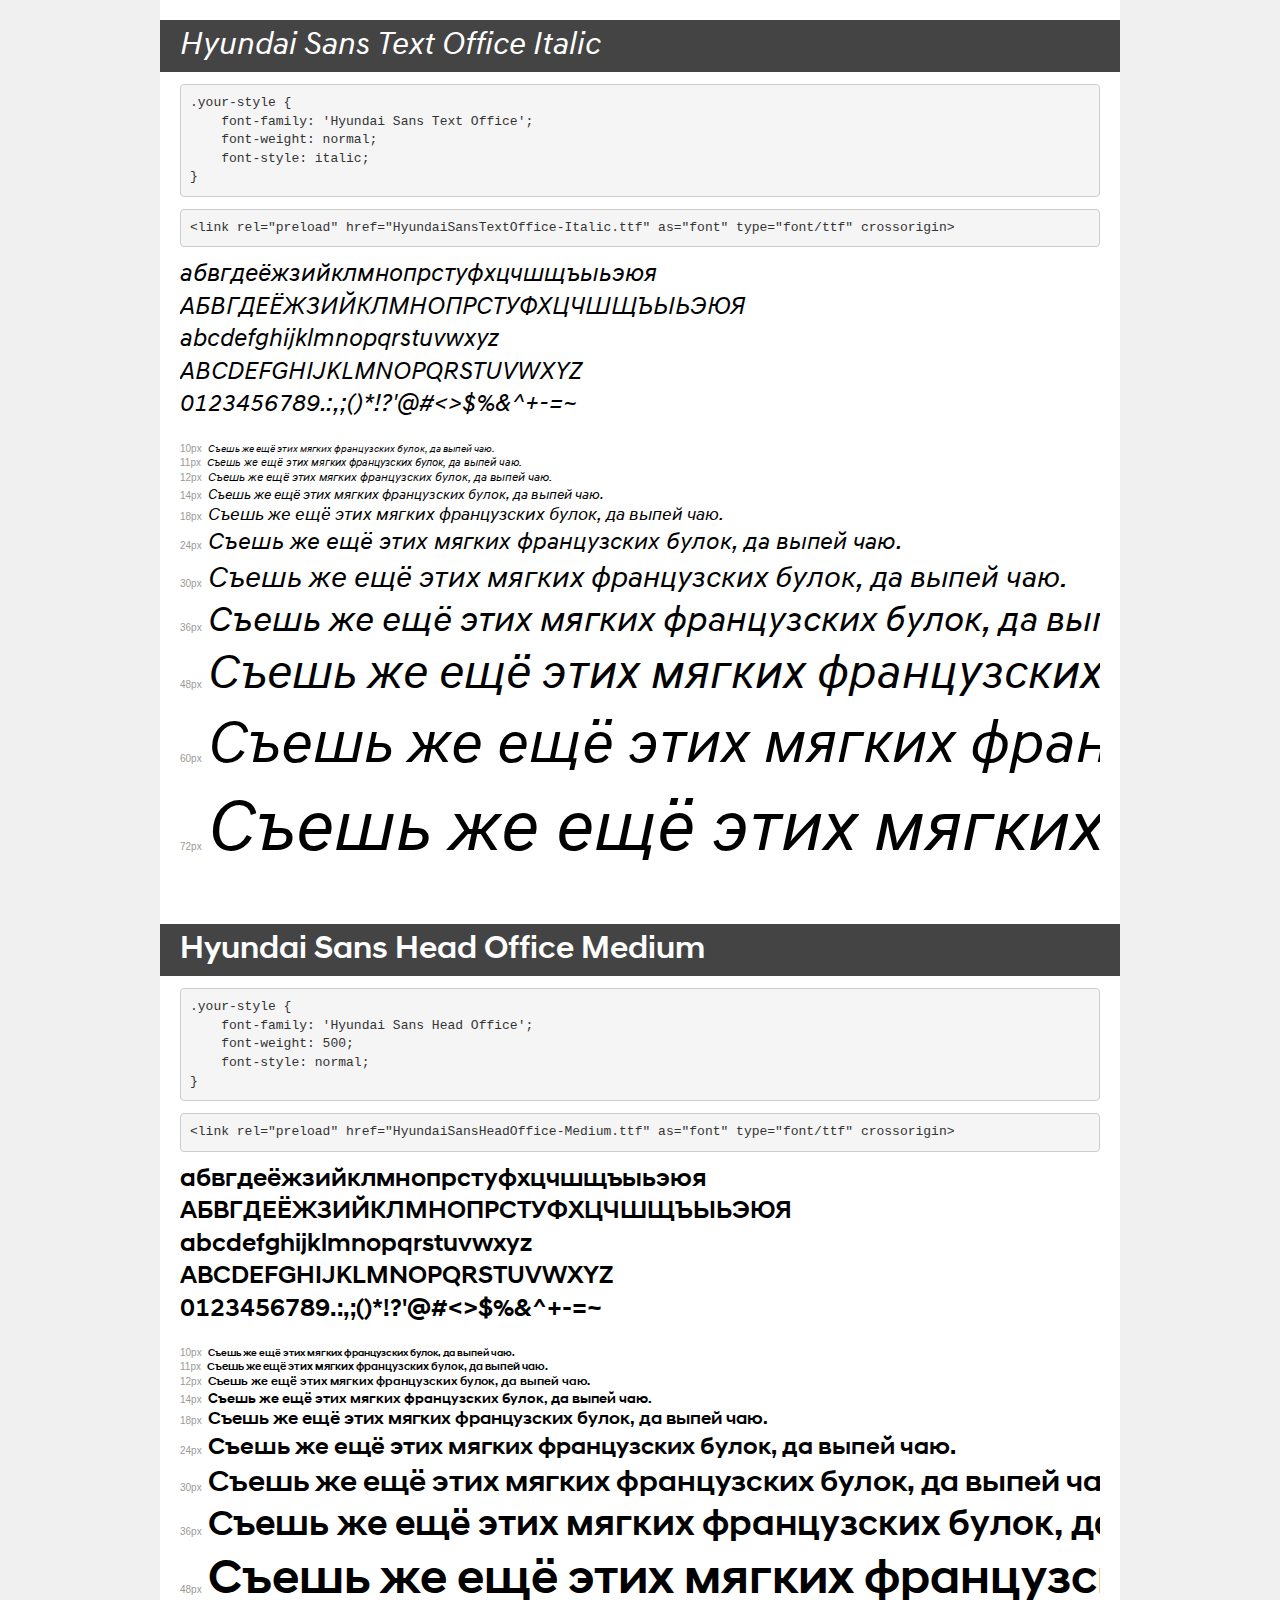
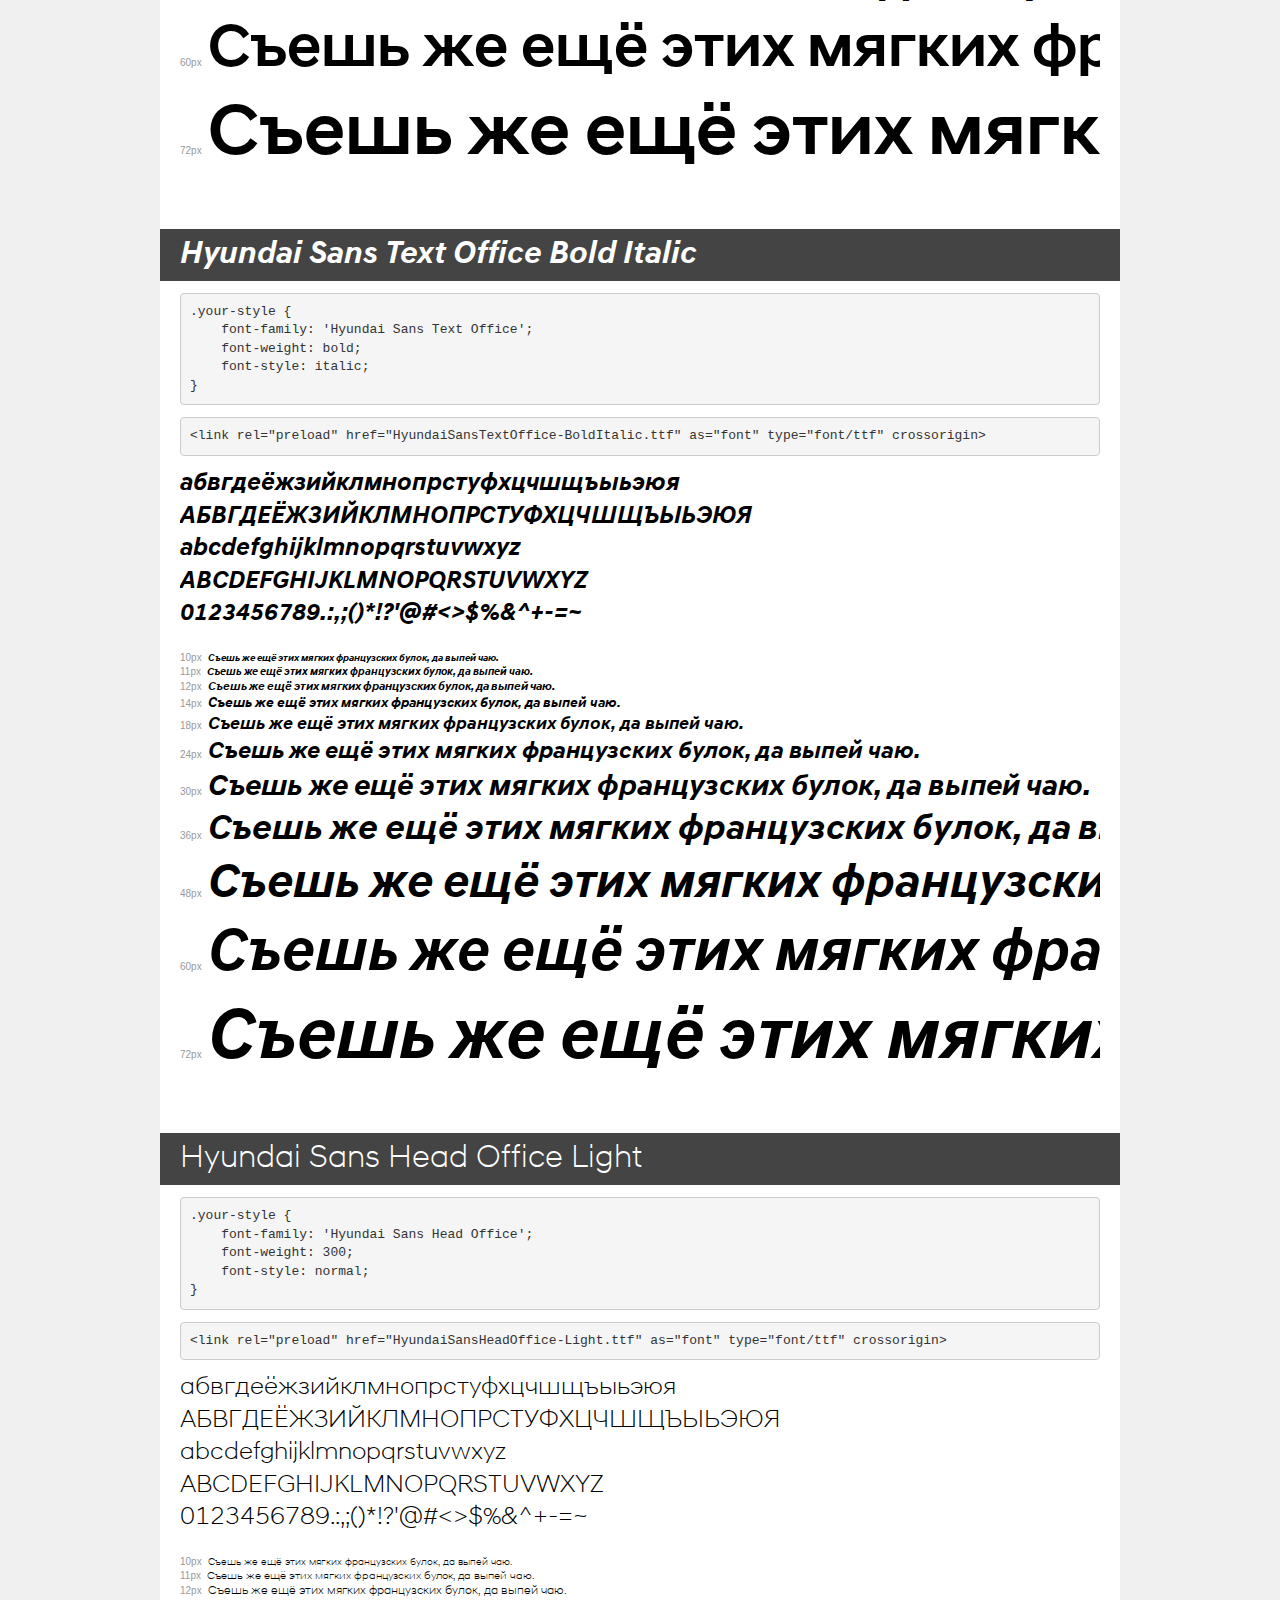
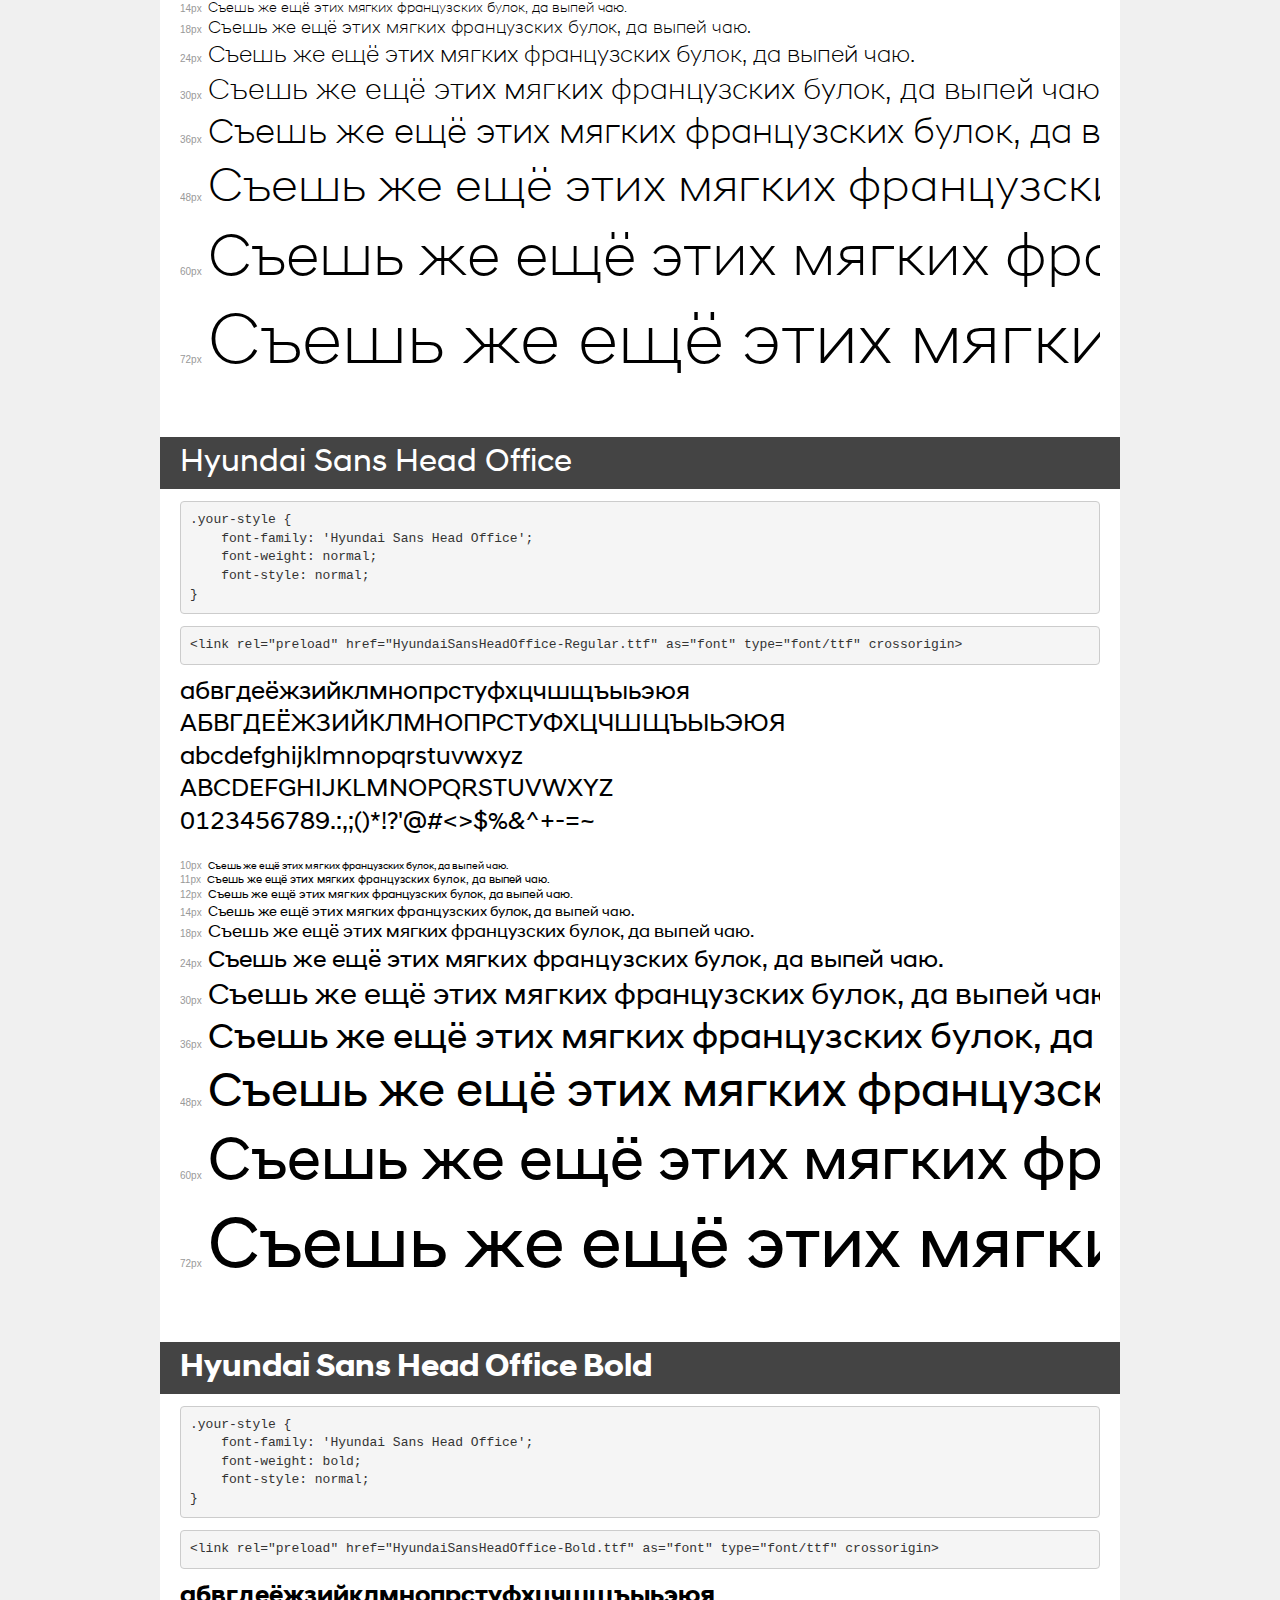
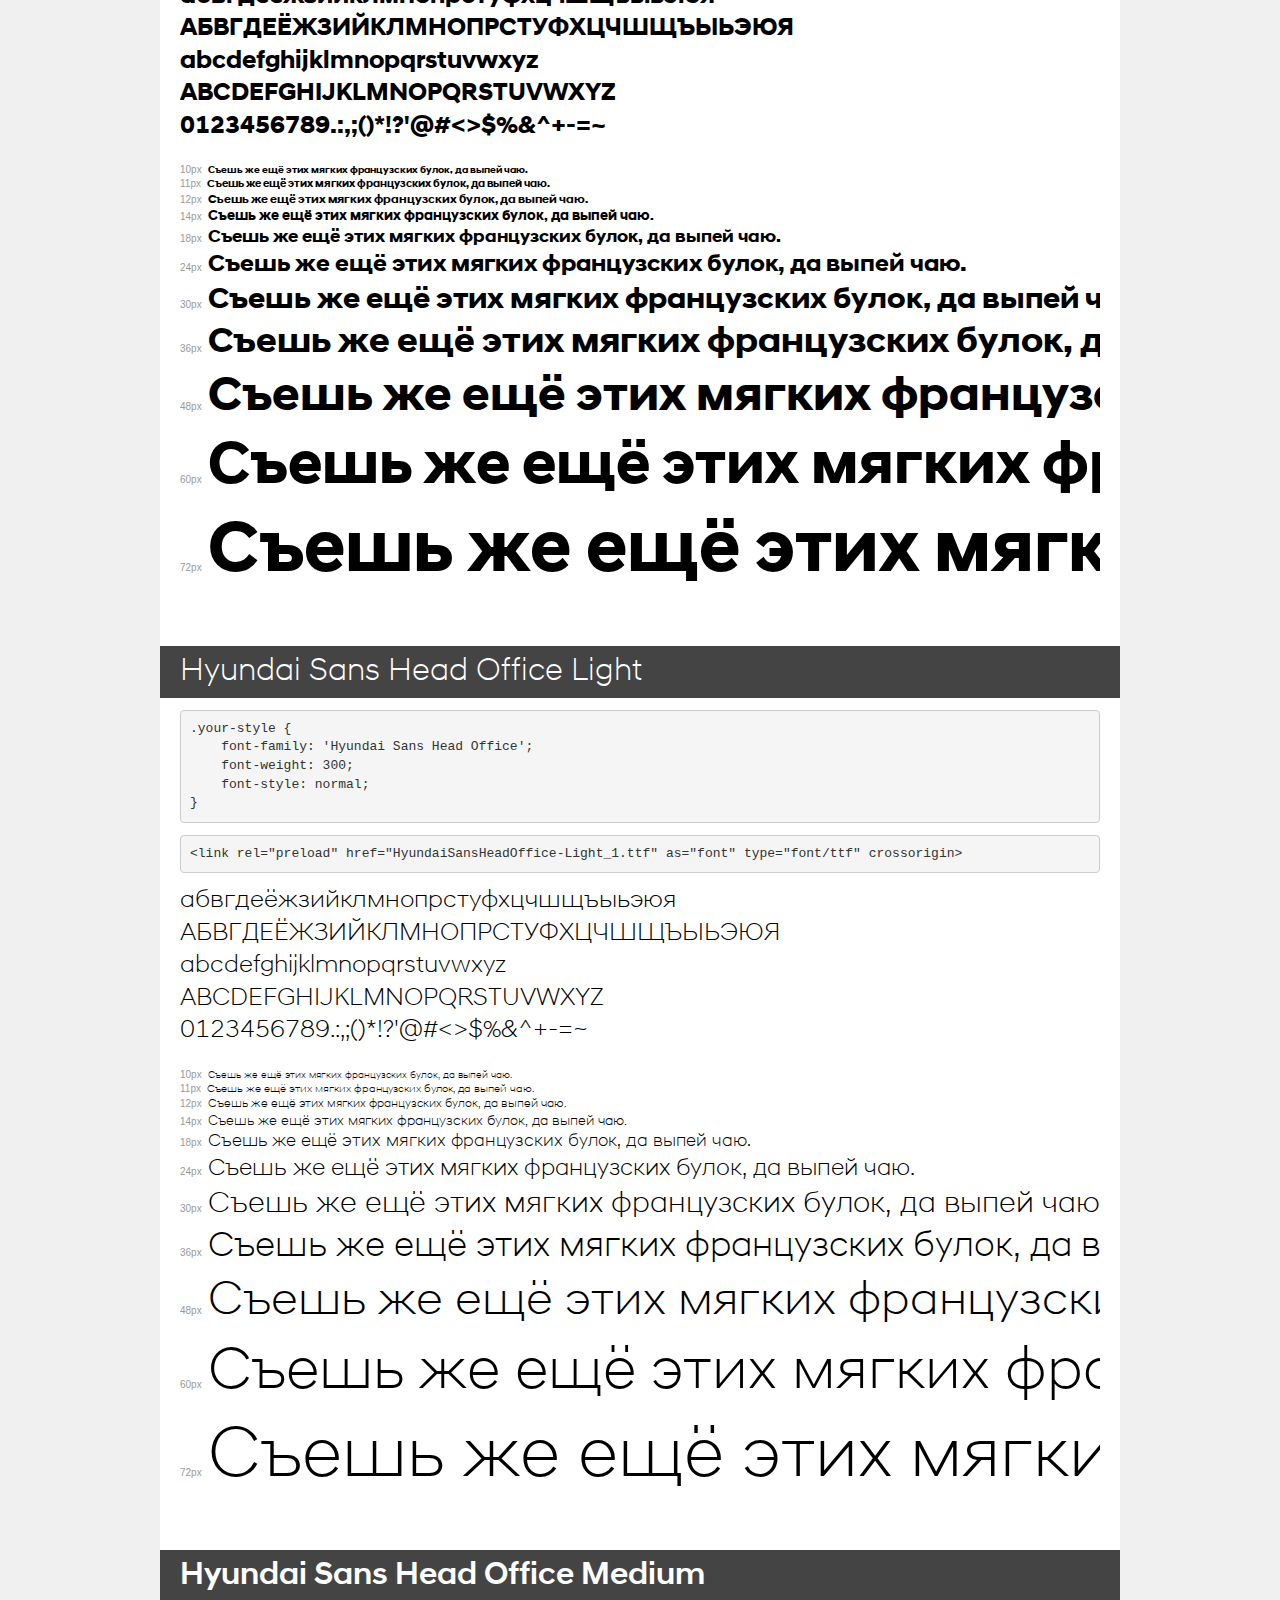
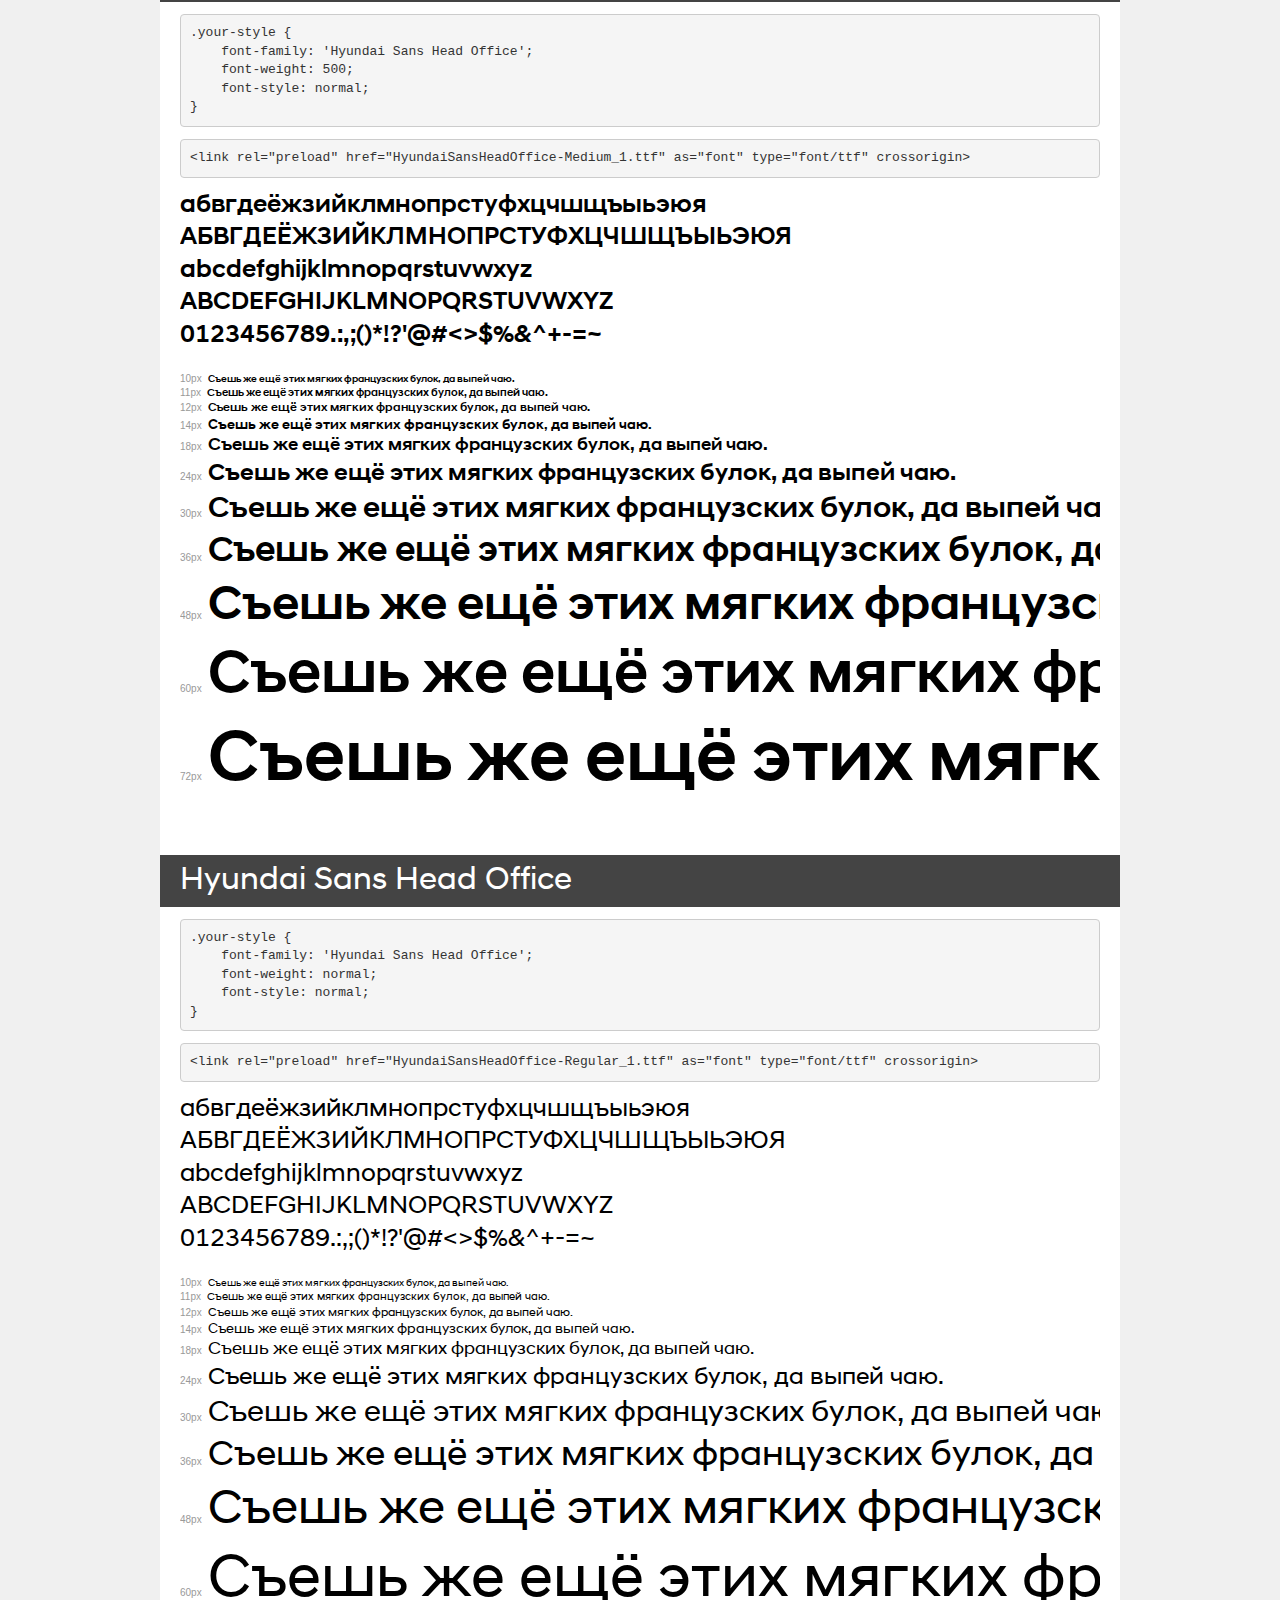
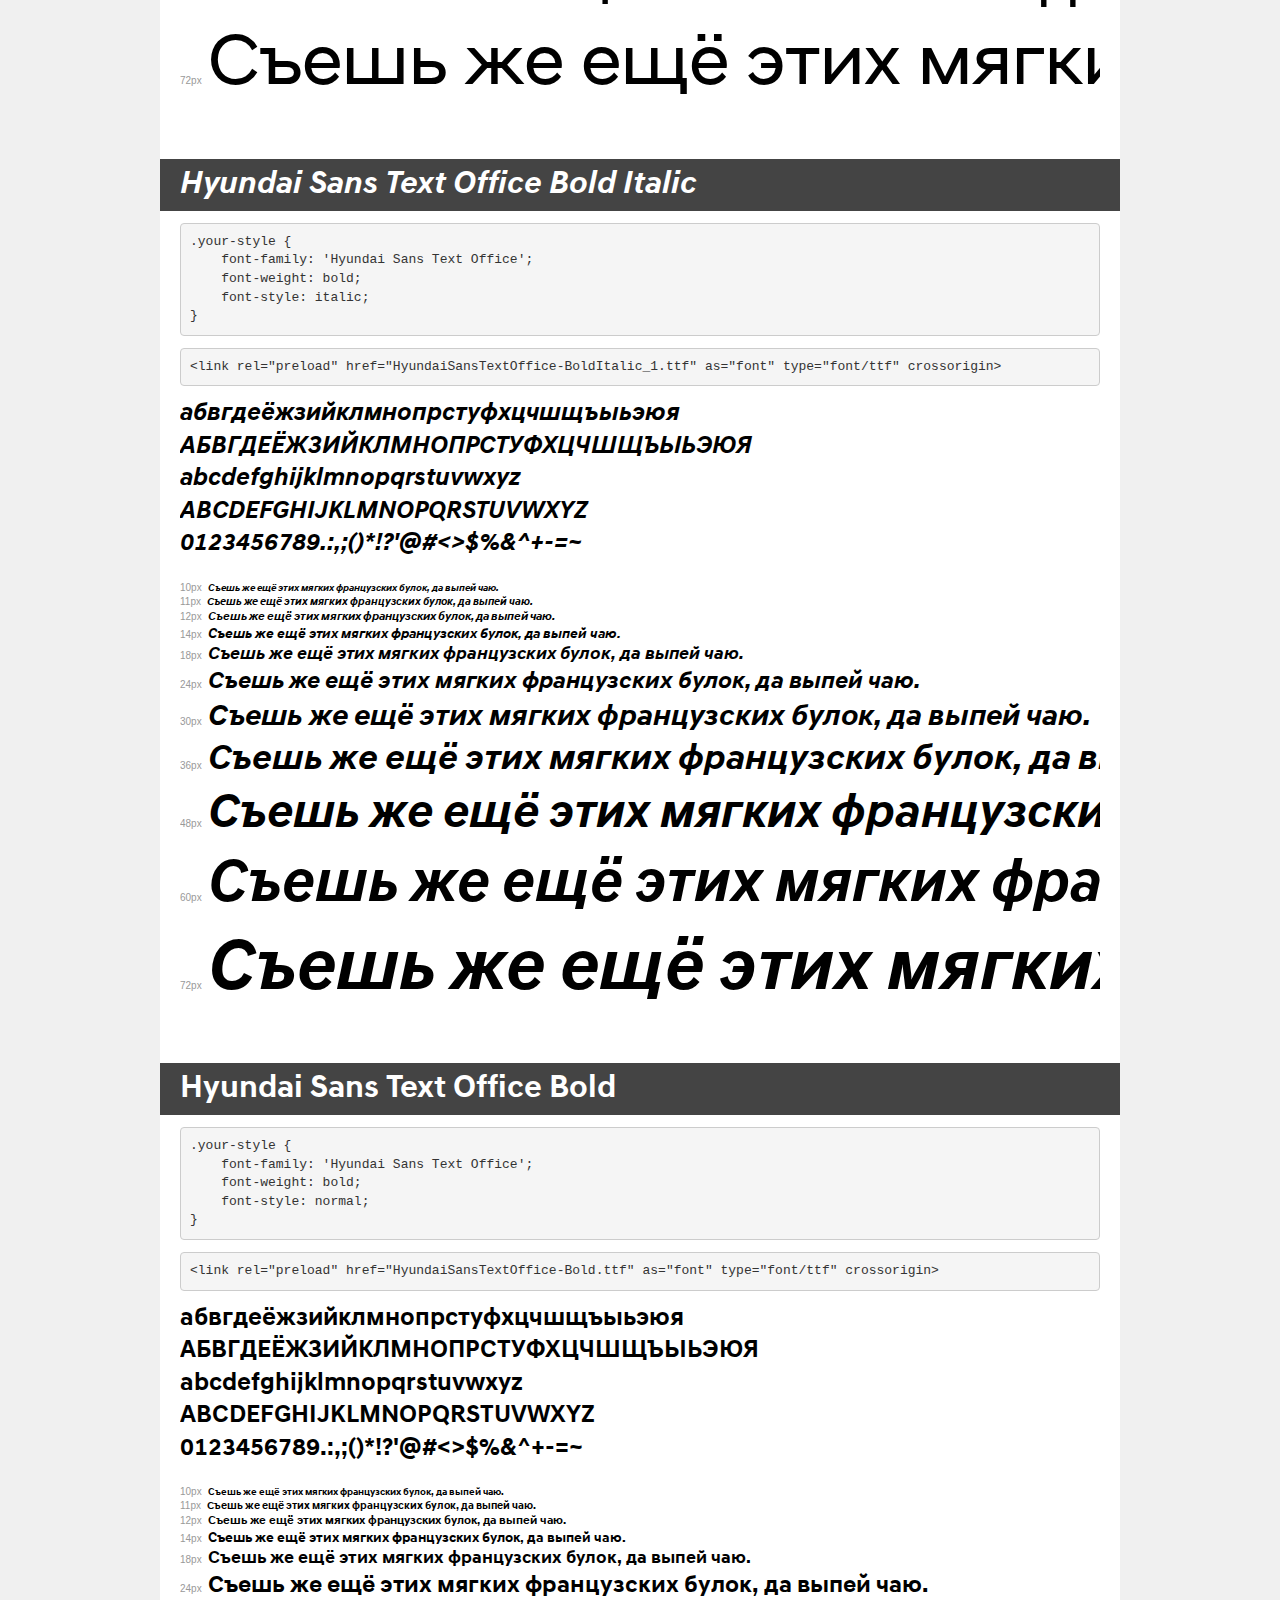
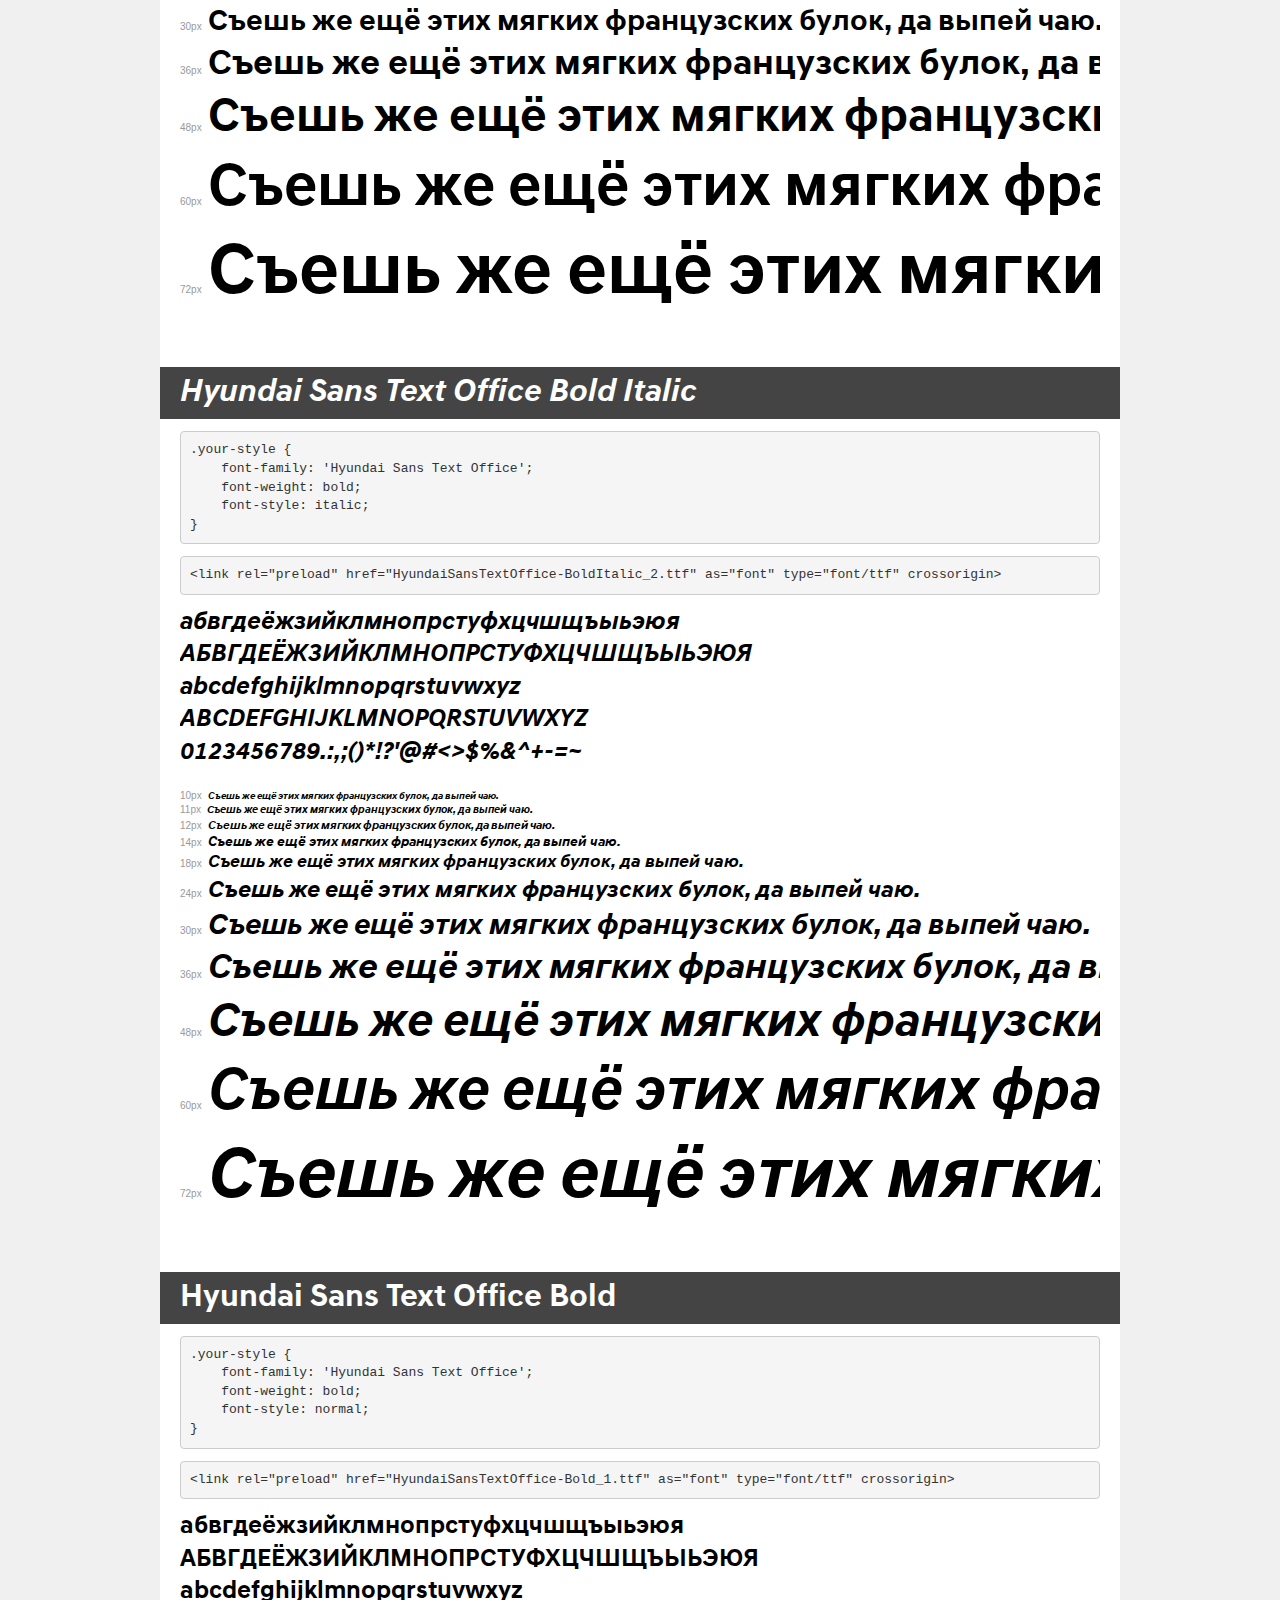
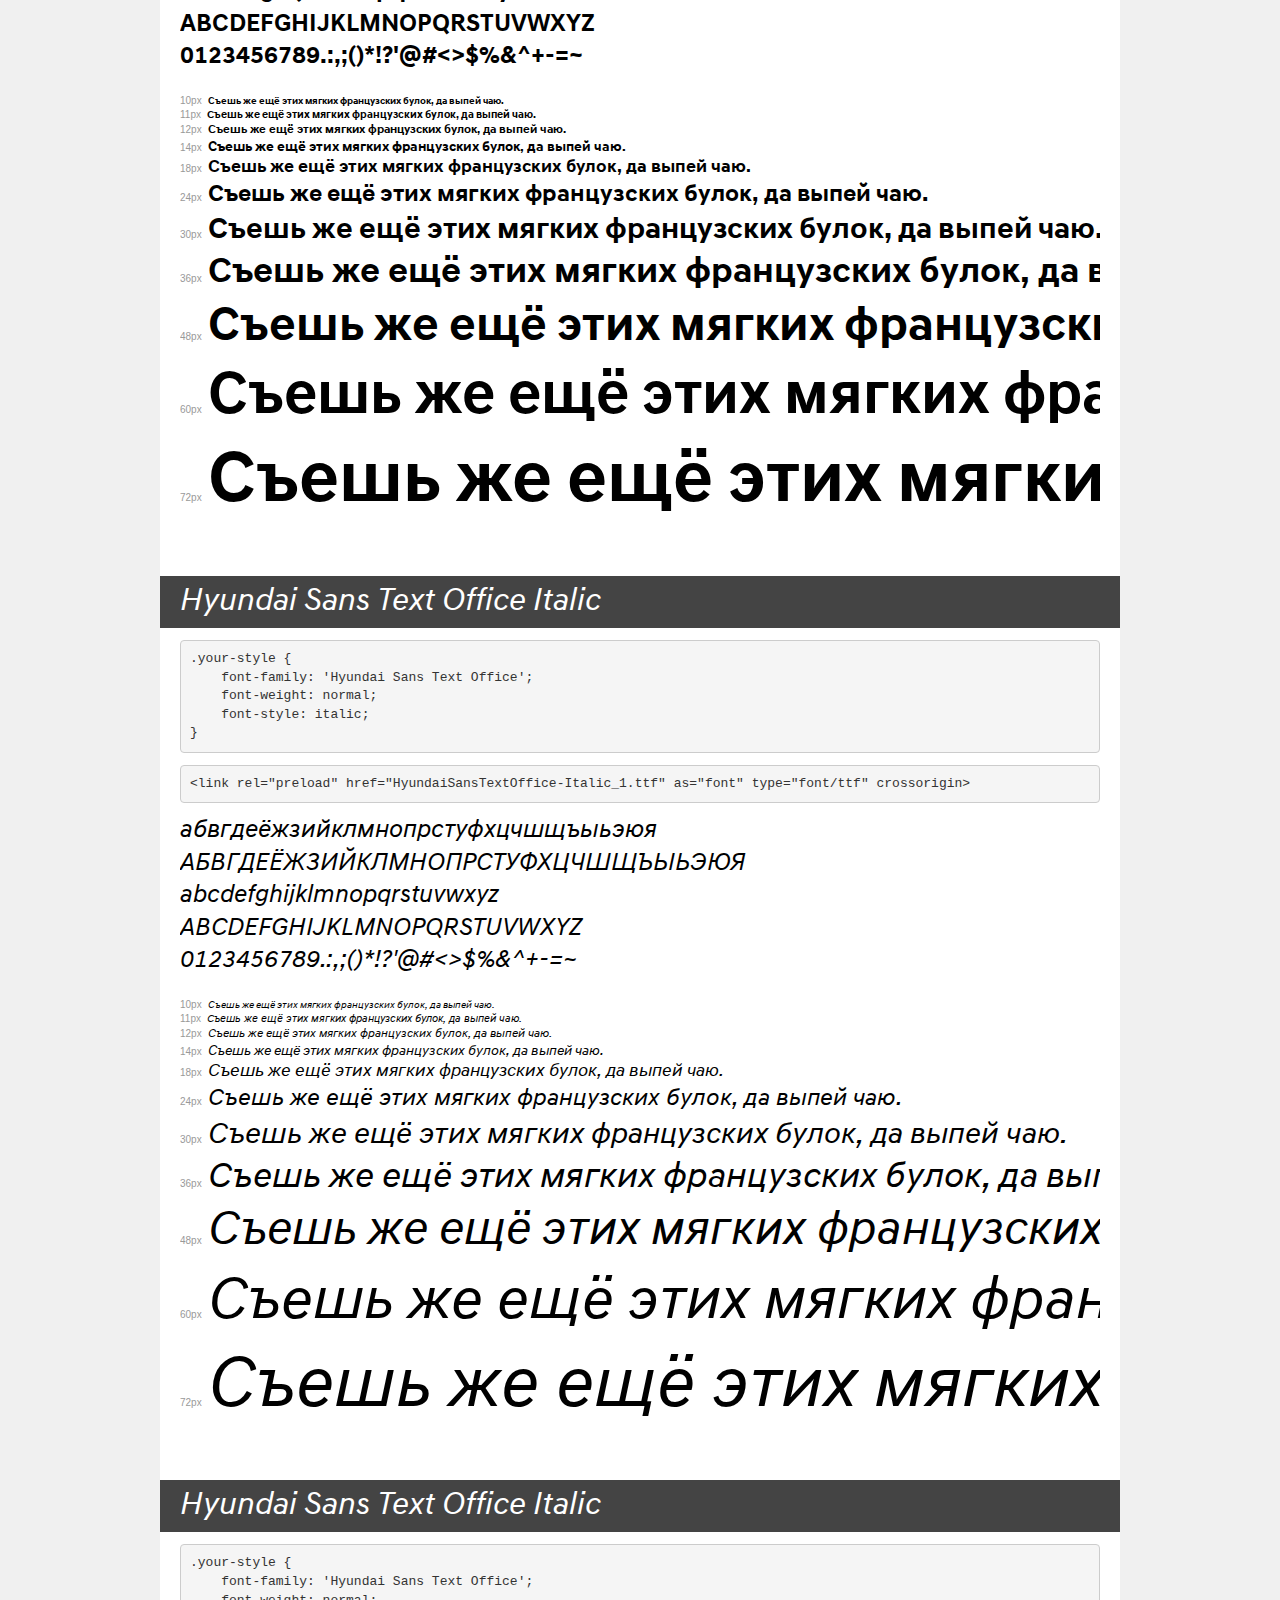
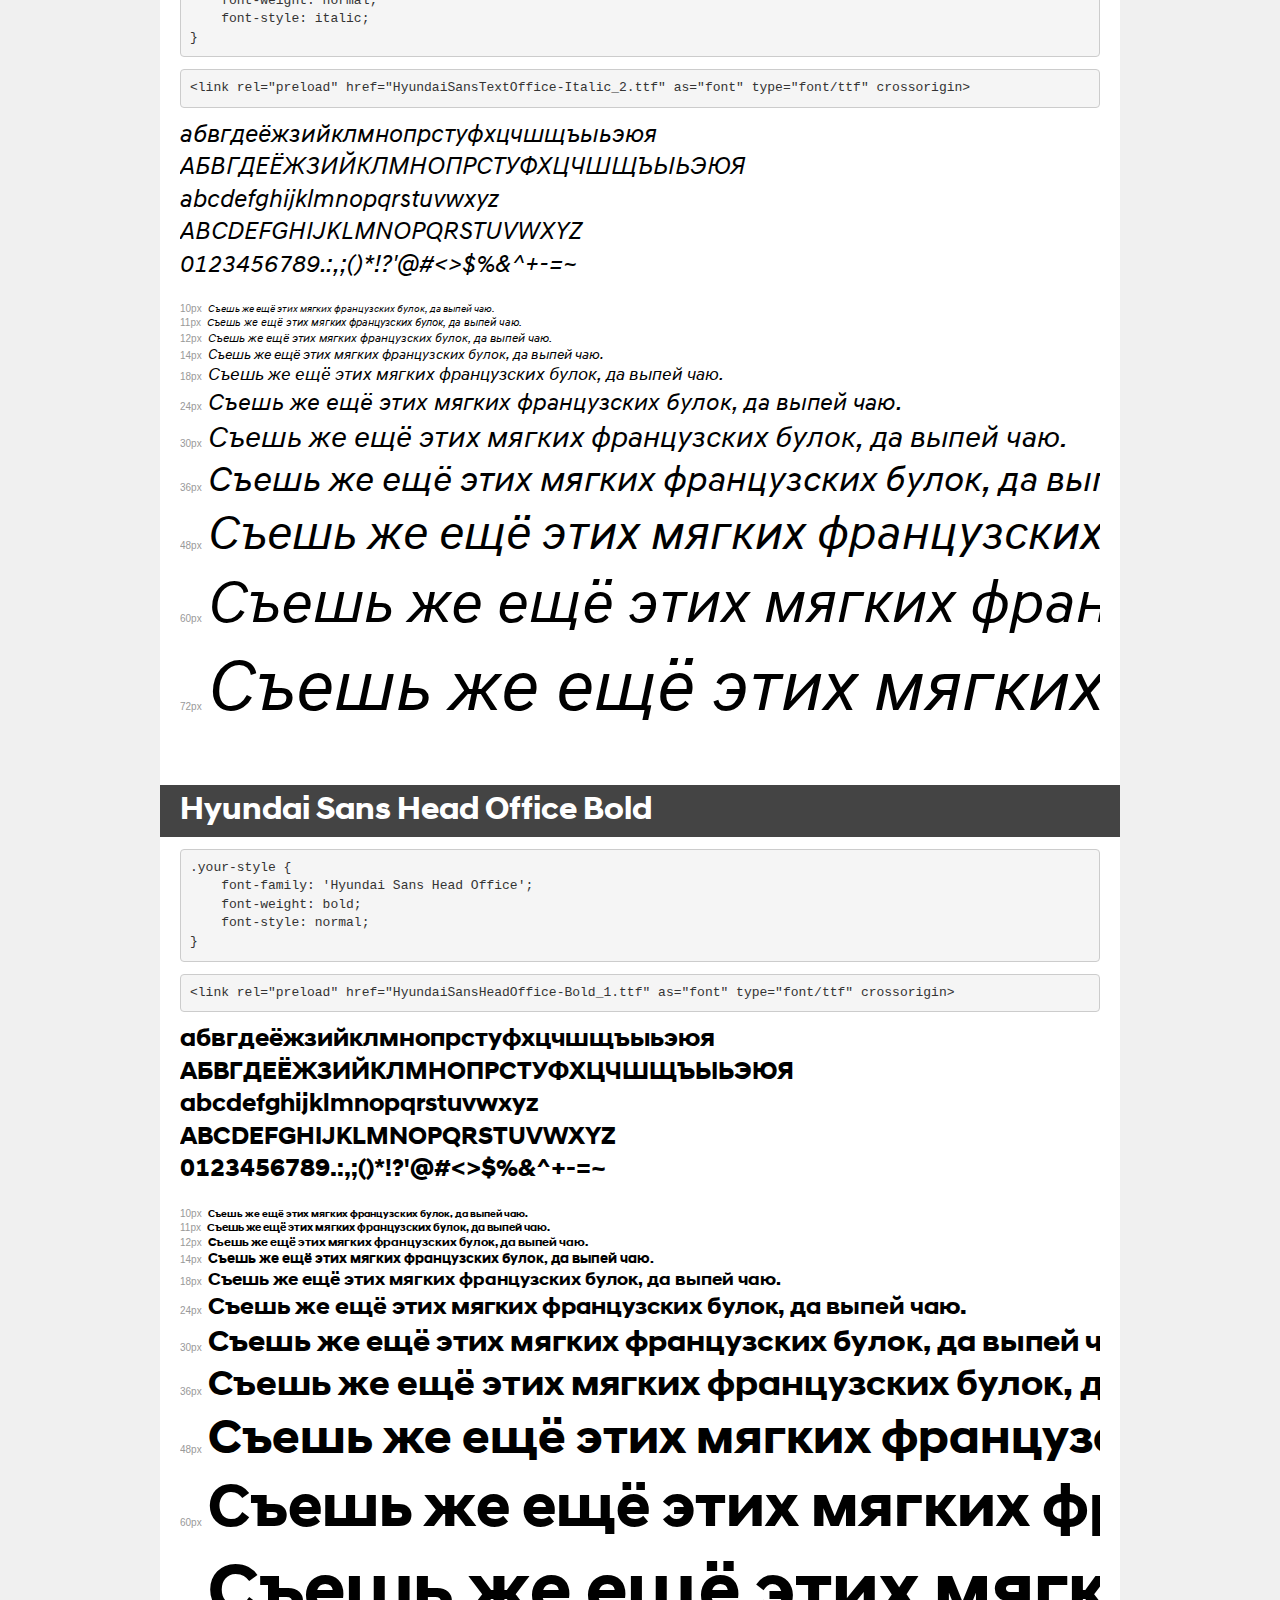
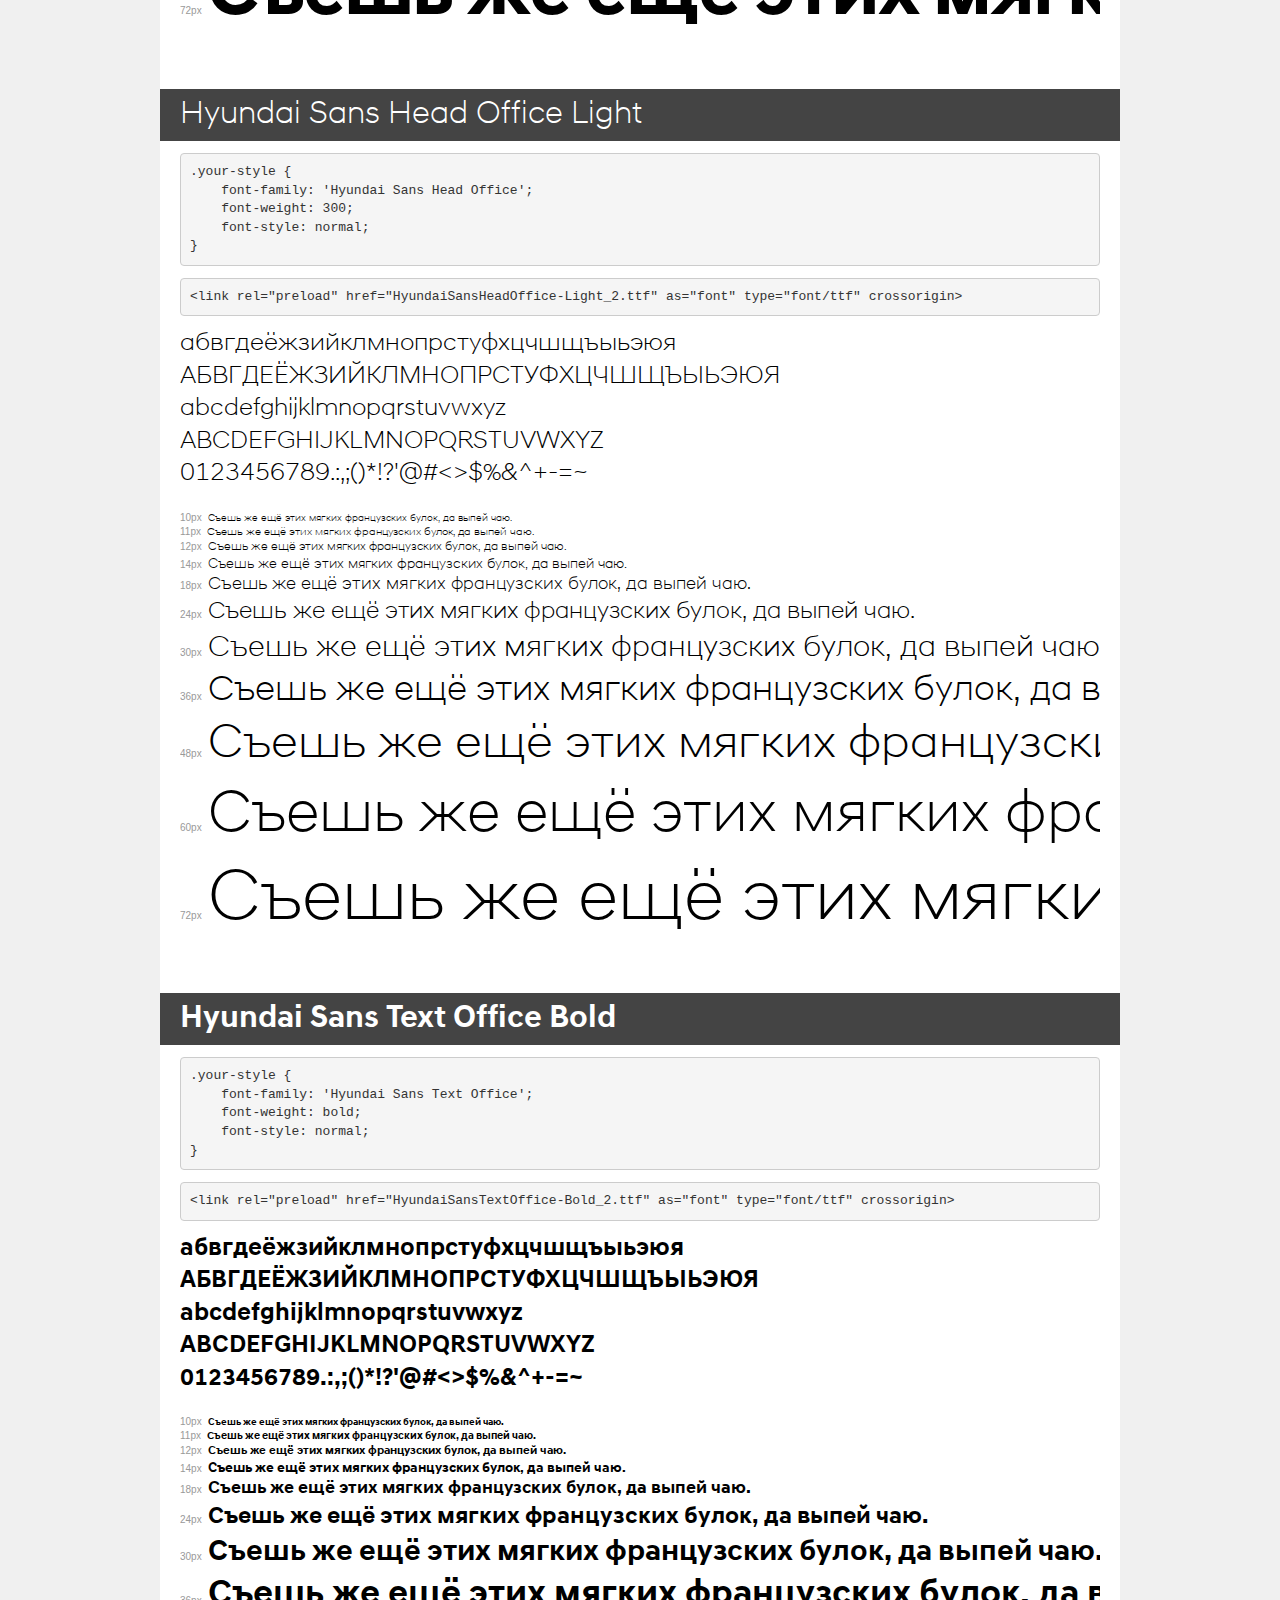
==== commit cf6d0d3a: "1" ====
--- a/font/Hyundai Sans/demo.html
+++ b/font/Hyundai Sans/demo.html
@@ -159,6 +159,130 @@
 <body>
 <div class="page">
     <div class="demo">
+        <h1 style="font-family: 'Hyundai Sans Text Office'; font-weight: normal; font-style: italic;">Hyundai Sans Text Office Italic</h1>
+        <pre title="Usage">.your-style {
+    font-family: 'Hyundai Sans Text Office';
+    font-weight: normal;
+    font-style: italic;
+}</pre>
+        <pre title="Preload (optional)">
+&lt;link rel=&quot;preload&quot; href=&quot;HyundaiSansTextOffice-Italic.ttf&quot; as=&quot;font&quot; type=&quot;font/ttf&quot; crossorigin&gt;</pre>
+        <div class="font-container" style="font-family: 'Hyundai Sans Text Office'; font-weight: normal; font-style: italic;">
+            <p class="letters">
+                абвгдеёжзийклмнопрстуфхцчшщъыьэюя<br>
+АБВГДЕЁЖЗИЙКЛМНОПРСТУФХЦЧШЩЪЫЬЭЮЯ<br>
+abcdefghijklmnopqrstuvwxyz<br>
+ABCDEFGHIJKLMNOPQRSTUVWXYZ<br>
+                0123456789.:,;()*!?'@#&lt;&gt;$%&^+-=~
+            </p>
+            <p class="s10" style="font-size: 10px;">Съешь же ещё этих мягких французских булок, да выпей чаю.</p>
+            <p class="s11" style="font-size: 11px;">Съешь же ещё этих мягких французских булок, да выпей чаю.</p>
+            <p class="s12" style="font-size: 12px;">Съешь же ещё этих мягких французских булок, да выпей чаю.</p>
+            <p class="s14" style="font-size: 14px;">Съешь же ещё этих мягких французских булок, да выпей чаю.</p>
+            <p class="s18" style="font-size: 18px;">Съешь же ещё этих мягких французских булок, да выпей чаю.</p>
+            <p class="s24" style="font-size: 24px;">Съешь же ещё этих мягких французских булок, да выпей чаю.</p>
+            <p class="s30" style="font-size: 30px;">Съешь же ещё этих мягких французских булок, да выпей чаю.</p>
+            <p class="s36" style="font-size: 36px;">Съешь же ещё этих мягких французских булок, да выпей чаю.</p>
+            <p class="s48" style="font-size: 48px;">Съешь же ещё этих мягких французских булок, да выпей чаю.</p>
+            <p class="s60" style="font-size: 60px;">Съешь же ещё этих мягких французских булок, да выпей чаю.</p>
+            <p class="s72" style="font-size: 72px;">Съешь же ещё этих мягких французских булок, да выпей чаю.</p>
+        </div>
+    </div>
+
+    <div class="demo">
+        <h1 style="font-family: 'Hyundai Sans Head Office'; font-weight: 500; font-style: normal;">Hyundai Sans Head Office Medium</h1>
+        <pre title="Usage">.your-style {
+    font-family: 'Hyundai Sans Head Office';
+    font-weight: 500;
+    font-style: normal;
+}</pre>
+        <pre title="Preload (optional)">
+&lt;link rel=&quot;preload&quot; href=&quot;HyundaiSansHeadOffice-Medium.ttf&quot; as=&quot;font&quot; type=&quot;font/ttf&quot; crossorigin&gt;</pre>
+        <div class="font-container" style="font-family: 'Hyundai Sans Head Office'; font-weight: 500; font-style: normal;">
+            <p class="letters">
+                абвгдеёжзийклмнопрстуфхцчшщъыьэюя<br>
+АБВГДЕЁЖЗИЙКЛМНОПРСТУФХЦЧШЩЪЫЬЭЮЯ<br>
+abcdefghijklmnopqrstuvwxyz<br>
+ABCDEFGHIJKLMNOPQRSTUVWXYZ<br>
+                0123456789.:,;()*!?'@#&lt;&gt;$%&^+-=~
+            </p>
+            <p class="s10" style="font-size: 10px;">Съешь же ещё этих мягких французских булок, да выпей чаю.</p>
+            <p class="s11" style="font-size: 11px;">Съешь же ещё этих мягких французских булок, да выпей чаю.</p>
+            <p class="s12" style="font-size: 12px;">Съешь же ещё этих мягких французских булок, да выпей чаю.</p>
+            <p class="s14" style="font-size: 14px;">Съешь же ещё этих мягких французских булок, да выпей чаю.</p>
+            <p class="s18" style="font-size: 18px;">Съешь же ещё этих мягких французских булок, да выпей чаю.</p>
+            <p class="s24" style="font-size: 24px;">Съешь же ещё этих мягких французских булок, да выпей чаю.</p>
+            <p class="s30" style="font-size: 30px;">Съешь же ещё этих мягких французских булок, да выпей чаю.</p>
+            <p class="s36" style="font-size: 36px;">Съешь же ещё этих мягких французских булок, да выпей чаю.</p>
+            <p class="s48" style="font-size: 48px;">Съешь же ещё этих мягких французских булок, да выпей чаю.</p>
+            <p class="s60" style="font-size: 60px;">Съешь же ещё этих мягких французских булок, да выпей чаю.</p>
+            <p class="s72" style="font-size: 72px;">Съешь же ещё этих мягких французских булок, да выпей чаю.</p>
+        </div>
+    </div>
+
+    <div class="demo">
+        <h1 style="font-family: 'Hyundai Sans Text Office'; font-weight: bold; font-style: italic;">Hyundai Sans Text Office Bold Italic</h1>
+        <pre title="Usage">.your-style {
+    font-family: 'Hyundai Sans Text Office';
+    font-weight: bold;
+    font-style: italic;
+}</pre>
+        <pre title="Preload (optional)">
+&lt;link rel=&quot;preload&quot; href=&quot;HyundaiSansTextOffice-BoldItalic.ttf&quot; as=&quot;font&quot; type=&quot;font/ttf&quot; crossorigin&gt;</pre>
+        <div class="font-container" style="font-family: 'Hyundai Sans Text Office'; font-weight: bold; font-style: italic;">
+            <p class="letters">
+                абвгдеёжзийклмнопрстуфхцчшщъыьэюя<br>
+АБВГДЕЁЖЗИЙКЛМНОПРСТУФХЦЧШЩЪЫЬЭЮЯ<br>
+abcdefghijklmnopqrstuvwxyz<br>
+ABCDEFGHIJKLMNOPQRSTUVWXYZ<br>
+                0123456789.:,;()*!?'@#&lt;&gt;$%&^+-=~
+            </p>
+            <p class="s10" style="font-size: 10px;">Съешь же ещё этих мягких французских булок, да выпей чаю.</p>
+            <p class="s11" style="font-size: 11px;">Съешь же ещё этих мягких французских булок, да выпей чаю.</p>
+            <p class="s12" style="font-size: 12px;">Съешь же ещё этих мягких французских булок, да выпей чаю.</p>
+            <p class="s14" style="font-size: 14px;">Съешь же ещё этих мягких французских булок, да выпей чаю.</p>
+            <p class="s18" style="font-size: 18px;">Съешь же ещё этих мягких французских булок, да выпей чаю.</p>
+            <p class="s24" style="font-size: 24px;">Съешь же ещё этих мягких французских булок, да выпей чаю.</p>
+            <p class="s30" style="font-size: 30px;">Съешь же ещё этих мягких французских булок, да выпей чаю.</p>
+            <p class="s36" style="font-size: 36px;">Съешь же ещё этих мягких французских булок, да выпей чаю.</p>
+            <p class="s48" style="font-size: 48px;">Съешь же ещё этих мягких французских булок, да выпей чаю.</p>
+            <p class="s60" style="font-size: 60px;">Съешь же ещё этих мягких французских булок, да выпей чаю.</p>
+            <p class="s72" style="font-size: 72px;">Съешь же ещё этих мягких французских булок, да выпей чаю.</p>
+        </div>
+    </div>
+
+    <div class="demo">
+        <h1 style="font-family: 'Hyundai Sans Head Office'; font-weight: 300; font-style: normal;">Hyundai Sans Head Office Light</h1>
+        <pre title="Usage">.your-style {
+    font-family: 'Hyundai Sans Head Office';
+    font-weight: 300;
+    font-style: normal;
+}</pre>
+        <pre title="Preload (optional)">
+&lt;link rel=&quot;preload&quot; href=&quot;HyundaiSansHeadOffice-Light.ttf&quot; as=&quot;font&quot; type=&quot;font/ttf&quot; crossorigin&gt;</pre>
+        <div class="font-container" style="font-family: 'Hyundai Sans Head Office'; font-weight: 300; font-style: normal;">
+            <p class="letters">
+                абвгдеёжзийклмнопрстуфхцчшщъыьэюя<br>
+АБВГДЕЁЖЗИЙКЛМНОПРСТУФХЦЧШЩЪЫЬЭЮЯ<br>
+abcdefghijklmnopqrstuvwxyz<br>
+ABCDEFGHIJKLMNOPQRSTUVWXYZ<br>
+                0123456789.:,;()*!?'@#&lt;&gt;$%&^+-=~
+            </p>
+            <p class="s10" style="font-size: 10px;">Съешь же ещё этих мягких французских булок, да выпей чаю.</p>
+            <p class="s11" style="font-size: 11px;">Съешь же ещё этих мягких французских булок, да выпей чаю.</p>
+            <p class="s12" style="font-size: 12px;">Съешь же ещё этих мягких французских булок, да выпей чаю.</p>
+            <p class="s14" style="font-size: 14px;">Съешь же ещё этих мягких французских булок, да выпей чаю.</p>
+            <p class="s18" style="font-size: 18px;">Съешь же ещё этих мягких французских булок, да выпей чаю.</p>
+            <p class="s24" style="font-size: 24px;">Съешь же ещё этих мягких французских булок, да выпей чаю.</p>
+            <p class="s30" style="font-size: 30px;">Съешь же ещё этих мягких французских булок, да выпей чаю.</p>
+            <p class="s36" style="font-size: 36px;">Съешь же ещё этих мягких французских булок, да выпей чаю.</p>
+            <p class="s48" style="font-size: 48px;">Съешь же ещё этих мягких французских булок, да выпей чаю.</p>
+            <p class="s60" style="font-size: 60px;">Съешь же ещё этих мягких французских булок, да выпей чаю.</p>
+            <p class="s72" style="font-size: 72px;">Съешь же ещё этих мягких французских булок, да выпей чаю.</p>
+        </div>
+    </div>
+
+    <div class="demo">
         <h1 style="font-family: 'Hyundai Sans Head Office'; font-weight: normal; font-style: normal;">Hyundai Sans Head Office</h1>
         <pre title="Usage">.your-style {
     font-family: 'Hyundai Sans Head Office';
@@ -221,6 +345,130 @@
     </div>
 
     <div class="demo">
+        <h1 style="font-family: 'Hyundai Sans Head Office'; font-weight: 300; font-style: normal;">Hyundai Sans Head Office Light</h1>
+        <pre title="Usage">.your-style {
+    font-family: 'Hyundai Sans Head Office';
+    font-weight: 300;
+    font-style: normal;
+}</pre>
+        <pre title="Preload (optional)">
+&lt;link rel=&quot;preload&quot; href=&quot;HyundaiSansHeadOffice-Light_1.ttf&quot; as=&quot;font&quot; type=&quot;font/ttf&quot; crossorigin&gt;</pre>
+        <div class="font-container" style="font-family: 'Hyundai Sans Head Office'; font-weight: 300; font-style: normal;">
+            <p class="letters">
+                абвгдеёжзийклмнопрстуфхцчшщъыьэюя<br>
+АБВГДЕЁЖЗИЙКЛМНОПРСТУФХЦЧШЩЪЫЬЭЮЯ<br>
+abcdefghijklmnopqrstuvwxyz<br>
+ABCDEFGHIJKLMNOPQRSTUVWXYZ<br>
+                0123456789.:,;()*!?'@#&lt;&gt;$%&^+-=~
+            </p>
+            <p class="s10" style="font-size: 10px;">Съешь же ещё этих мягких французских булок, да выпей чаю.</p>
+            <p class="s11" style="font-size: 11px;">Съешь же ещё этих мягких французских булок, да выпей чаю.</p>
+            <p class="s12" style="font-size: 12px;">Съешь же ещё этих мягких французских булок, да выпей чаю.</p>
+            <p class="s14" style="font-size: 14px;">Съешь же ещё этих мягких французских булок, да выпей чаю.</p>
+            <p class="s18" style="font-size: 18px;">Съешь же ещё этих мягких французских булок, да выпей чаю.</p>
+            <p class="s24" style="font-size: 24px;">Съешь же ещё этих мягких французских булок, да выпей чаю.</p>
+            <p class="s30" style="font-size: 30px;">Съешь же ещё этих мягких французских булок, да выпей чаю.</p>
+            <p class="s36" style="font-size: 36px;">Съешь же ещё этих мягких французских булок, да выпей чаю.</p>
+            <p class="s48" style="font-size: 48px;">Съешь же ещё этих мягких французских булок, да выпей чаю.</p>
+            <p class="s60" style="font-size: 60px;">Съешь же ещё этих мягких французских булок, да выпей чаю.</p>
+            <p class="s72" style="font-size: 72px;">Съешь же ещё этих мягких французских булок, да выпей чаю.</p>
+        </div>
+    </div>
+
+    <div class="demo">
+        <h1 style="font-family: 'Hyundai Sans Head Office'; font-weight: 500; font-style: normal;">Hyundai Sans Head Office Medium</h1>
+        <pre title="Usage">.your-style {
+    font-family: 'Hyundai Sans Head Office';
+    font-weight: 500;
+    font-style: normal;
+}</pre>
+        <pre title="Preload (optional)">
+&lt;link rel=&quot;preload&quot; href=&quot;HyundaiSansHeadOffice-Medium_1.ttf&quot; as=&quot;font&quot; type=&quot;font/ttf&quot; crossorigin&gt;</pre>
+        <div class="font-container" style="font-family: 'Hyundai Sans Head Office'; font-weight: 500; font-style: normal;">
+            <p class="letters">
+                абвгдеёжзийклмнопрстуфхцчшщъыьэюя<br>
+АБВГДЕЁЖЗИЙКЛМНОПРСТУФХЦЧШЩЪЫЬЭЮЯ<br>
+abcdefghijklmnopqrstuvwxyz<br>
+ABCDEFGHIJKLMNOPQRSTUVWXYZ<br>
+                0123456789.:,;()*!?'@#&lt;&gt;$%&^+-=~
+            </p>
+            <p class="s10" style="font-size: 10px;">Съешь же ещё этих мягких французских булок, да выпей чаю.</p>
+            <p class="s11" style="font-size: 11px;">Съешь же ещё этих мягких французских булок, да выпей чаю.</p>
+            <p class="s12" style="font-size: 12px;">Съешь же ещё этих мягких французских булок, да выпей чаю.</p>
+            <p class="s14" style="font-size: 14px;">Съешь же ещё этих мягких французских булок, да выпей чаю.</p>
+            <p class="s18" style="font-size: 18px;">Съешь же ещё этих мягких французских булок, да выпей чаю.</p>
+            <p class="s24" style="font-size: 24px;">Съешь же ещё этих мягких французских булок, да выпей чаю.</p>
+            <p class="s30" style="font-size: 30px;">Съешь же ещё этих мягких французских булок, да выпей чаю.</p>
+            <p class="s36" style="font-size: 36px;">Съешь же ещё этих мягких французских булок, да выпей чаю.</p>
+            <p class="s48" style="font-size: 48px;">Съешь же ещё этих мягких французских булок, да выпей чаю.</p>
+            <p class="s60" style="font-size: 60px;">Съешь же ещё этих мягких французских булок, да выпей чаю.</p>
+            <p class="s72" style="font-size: 72px;">Съешь же ещё этих мягких французских булок, да выпей чаю.</p>
+        </div>
+    </div>
+
+    <div class="demo">
+        <h1 style="font-family: 'Hyundai Sans Head Office'; font-weight: normal; font-style: normal;">Hyundai Sans Head Office</h1>
+        <pre title="Usage">.your-style {
+    font-family: 'Hyundai Sans Head Office';
+    font-weight: normal;
+    font-style: normal;
+}</pre>
+        <pre title="Preload (optional)">
+&lt;link rel=&quot;preload&quot; href=&quot;HyundaiSansHeadOffice-Regular_1.ttf&quot; as=&quot;font&quot; type=&quot;font/ttf&quot; crossorigin&gt;</pre>
+        <div class="font-container" style="font-family: 'Hyundai Sans Head Office'; font-weight: normal; font-style: normal;">
+            <p class="letters">
+                абвгдеёжзийклмнопрстуфхцчшщъыьэюя<br>
+АБВГДЕЁЖЗИЙКЛМНОПРСТУФХЦЧШЩЪЫЬЭЮЯ<br>
+abcdefghijklmnopqrstuvwxyz<br>
+ABCDEFGHIJKLMNOPQRSTUVWXYZ<br>
+                0123456789.:,;()*!?'@#&lt;&gt;$%&^+-=~
+            </p>
+            <p class="s10" style="font-size: 10px;">Съешь же ещё этих мягких французских булок, да выпей чаю.</p>
+            <p class="s11" style="font-size: 11px;">Съешь же ещё этих мягких французских булок, да выпей чаю.</p>
+            <p class="s12" style="font-size: 12px;">Съешь же ещё этих мягких французских булок, да выпей чаю.</p>
+            <p class="s14" style="font-size: 14px;">Съешь же ещё этих мягких французских булок, да выпей чаю.</p>
+            <p class="s18" style="font-size: 18px;">Съешь же ещё этих мягких французских булок, да выпей чаю.</p>
+            <p class="s24" style="font-size: 24px;">Съешь же ещё этих мягких французских булок, да выпей чаю.</p>
+            <p class="s30" style="font-size: 30px;">Съешь же ещё этих мягких французских булок, да выпей чаю.</p>
+            <p class="s36" style="font-size: 36px;">Съешь же ещё этих мягких французских булок, да выпей чаю.</p>
+            <p class="s48" style="font-size: 48px;">Съешь же ещё этих мягких французских булок, да выпей чаю.</p>
+            <p class="s60" style="font-size: 60px;">Съешь же ещё этих мягких французских булок, да выпей чаю.</p>
+            <p class="s72" style="font-size: 72px;">Съешь же ещё этих мягких французских булок, да выпей чаю.</p>
+        </div>
+    </div>
+
+    <div class="demo">
+        <h1 style="font-family: 'Hyundai Sans Text Office'; font-weight: bold; font-style: italic;">Hyundai Sans Text Office Bold Italic</h1>
+        <pre title="Usage">.your-style {
+    font-family: 'Hyundai Sans Text Office';
+    font-weight: bold;
+    font-style: italic;
+}</pre>
+        <pre title="Preload (optional)">
+&lt;link rel=&quot;preload&quot; href=&quot;HyundaiSansTextOffice-BoldItalic_1.ttf&quot; as=&quot;font&quot; type=&quot;font/ttf&quot; crossorigin&gt;</pre>
+        <div class="font-container" style="font-family: 'Hyundai Sans Text Office'; font-weight: bold; font-style: italic;">
+            <p class="letters">
+                абвгдеёжзийклмнопрстуфхцчшщъыьэюя<br>
+АБВГДЕЁЖЗИЙКЛМНОПРСТУФХЦЧШЩЪЫЬЭЮЯ<br>
+abcdefghijklmnopqrstuvwxyz<br>
+ABCDEFGHIJKLMNOPQRSTUVWXYZ<br>
+                0123456789.:,;()*!?'@#&lt;&gt;$%&^+-=~
+            </p>
+            <p class="s10" style="font-size: 10px;">Съешь же ещё этих мягких французских булок, да выпей чаю.</p>
+            <p class="s11" style="font-size: 11px;">Съешь же ещё этих мягких французских булок, да выпей чаю.</p>
+            <p class="s12" style="font-size: 12px;">Съешь же ещё этих мягких французских булок, да выпей чаю.</p>
+            <p class="s14" style="font-size: 14px;">Съешь же ещё этих мягких французских булок, да выпей чаю.</p>
+            <p class="s18" style="font-size: 18px;">Съешь же ещё этих мягких французских булок, да выпей чаю.</p>
+            <p class="s24" style="font-size: 24px;">Съешь же ещё этих мягких французских булок, да выпей чаю.</p>
+            <p class="s30" style="font-size: 30px;">Съешь же ещё этих мягких французских булок, да выпей чаю.</p>
+            <p class="s36" style="font-size: 36px;">Съешь же ещё этих мягких французских булок, да выпей чаю.</p>
+            <p class="s48" style="font-size: 48px;">Съешь же ещё этих мягких французских булок, да выпей чаю.</p>
+            <p class="s60" style="font-size: 60px;">Съешь же ещё этих мягких французских булок, да выпей чаю.</p>
+            <p class="s72" style="font-size: 72px;">Съешь же ещё этих мягких французских булок, да выпей чаю.</p>
+        </div>
+    </div>
+
+    <div class="demo">
         <h1 style="font-family: 'Hyundai Sans Text Office'; font-weight: bold; font-style: normal;">Hyundai Sans Text Office Bold</h1>
         <pre title="Usage">.your-style {
     font-family: 'Hyundai Sans Text Office';
@@ -252,15 +500,108 @@
     </div>
 
     <div class="demo">
-        <h1 style="font-family: 'Hyundai Sans Head Office'; font-weight: 300; font-style: normal;">Hyundai Sans Head Office Light</h1>
-        <pre title="Usage">.your-style {
-    font-family: 'Hyundai Sans Head Office';
-    font-weight: 300;
-    font-style: normal;
-}</pre>
-        <pre title="Preload (optional)">
-&lt;link rel=&quot;preload&quot; href=&quot;HyundaiSansHeadOffice-Light.ttf&quot; as=&quot;font&quot; type=&quot;font/ttf&quot; crossorigin&gt;</pre>
-        <div class="font-container" style="font-family: 'Hyundai Sans Head Office'; font-weight: 300; font-style: normal;">
+        <h1 style="font-family: 'Hyundai Sans Text Office'; font-weight: bold; font-style: italic;">Hyundai Sans Text Office Bold Italic</h1>
+        <pre title="Usage">.your-style {
+    font-family: 'Hyundai Sans Text Office';
+    font-weight: bold;
+    font-style: italic;
+}</pre>
+        <pre title="Preload (optional)">
+&lt;link rel=&quot;preload&quot; href=&quot;HyundaiSansTextOffice-BoldItalic_2.ttf&quot; as=&quot;font&quot; type=&quot;font/ttf&quot; crossorigin&gt;</pre>
+        <div class="font-container" style="font-family: 'Hyundai Sans Text Office'; font-weight: bold; font-style: italic;">
+            <p class="letters">
+                абвгдеёжзийклмнопрстуфхцчшщъыьэюя<br>
+АБВГДЕЁЖЗИЙКЛМНОПРСТУФХЦЧШЩЪЫЬЭЮЯ<br>
+abcdefghijklmnopqrstuvwxyz<br>
+ABCDEFGHIJKLMNOPQRSTUVWXYZ<br>
+                0123456789.:,;()*!?'@#&lt;&gt;$%&^+-=~
+            </p>
+            <p class="s10" style="font-size: 10px;">Съешь же ещё этих мягких французских булок, да выпей чаю.</p>
+            <p class="s11" style="font-size: 11px;">Съешь же ещё этих мягких французских булок, да выпей чаю.</p>
+            <p class="s12" style="font-size: 12px;">Съешь же ещё этих мягких французских булок, да выпей чаю.</p>
+            <p class="s14" style="font-size: 14px;">Съешь же ещё этих мягких французских булок, да выпей чаю.</p>
+            <p class="s18" style="font-size: 18px;">Съешь же ещё этих мягких французских булок, да выпей чаю.</p>
+            <p class="s24" style="font-size: 24px;">Съешь же ещё этих мягких французских булок, да выпей чаю.</p>
+            <p class="s30" style="font-size: 30px;">Съешь же ещё этих мягких французских булок, да выпей чаю.</p>
+            <p class="s36" style="font-size: 36px;">Съешь же ещё этих мягких французских булок, да выпей чаю.</p>
+            <p class="s48" style="font-size: 48px;">Съешь же ещё этих мягких французских булок, да выпей чаю.</p>
+            <p class="s60" style="font-size: 60px;">Съешь же ещё этих мягких французских булок, да выпей чаю.</p>
+            <p class="s72" style="font-size: 72px;">Съешь же ещё этих мягких французских булок, да выпей чаю.</p>
+        </div>
+    </div>
+
+    <div class="demo">
+        <h1 style="font-family: 'Hyundai Sans Text Office'; font-weight: bold; font-style: normal;">Hyundai Sans Text Office Bold</h1>
+        <pre title="Usage">.your-style {
+    font-family: 'Hyundai Sans Text Office';
+    font-weight: bold;
+    font-style: normal;
+}</pre>
+        <pre title="Preload (optional)">
+&lt;link rel=&quot;preload&quot; href=&quot;HyundaiSansTextOffice-Bold_1.ttf&quot; as=&quot;font&quot; type=&quot;font/ttf&quot; crossorigin&gt;</pre>
+        <div class="font-container" style="font-family: 'Hyundai Sans Text Office'; font-weight: bold; font-style: normal;">
+            <p class="letters">
+                абвгдеёжзийклмнопрстуфхцчшщъыьэюя<br>
+АБВГДЕЁЖЗИЙКЛМНОПРСТУФХЦЧШЩЪЫЬЭЮЯ<br>
+abcdefghijklmnopqrstuvwxyz<br>
+ABCDEFGHIJKLMNOPQRSTUVWXYZ<br>
+                0123456789.:,;()*!?'@#&lt;&gt;$%&^+-=~
+            </p>
+            <p class="s10" style="font-size: 10px;">Съешь же ещё этих мягких французских булок, да выпей чаю.</p>
+            <p class="s11" style="font-size: 11px;">Съешь же ещё этих мягких французских булок, да выпей чаю.</p>
+            <p class="s12" style="font-size: 12px;">Съешь же ещё этих мягких французских булок, да выпей чаю.</p>
+            <p class="s14" style="font-size: 14px;">Съешь же ещё этих мягких французских булок, да выпей чаю.</p>
+            <p class="s18" style="font-size: 18px;">Съешь же ещё этих мягких французских булок, да выпей чаю.</p>
+            <p class="s24" style="font-size: 24px;">Съешь же ещё этих мягких французских булок, да выпей чаю.</p>
+            <p class="s30" style="font-size: 30px;">Съешь же ещё этих мягких французских булок, да выпей чаю.</p>
+            <p class="s36" style="font-size: 36px;">Съешь же ещё этих мягких французских булок, да выпей чаю.</p>
+            <p class="s48" style="font-size: 48px;">Съешь же ещё этих мягких французских булок, да выпей чаю.</p>
+            <p class="s60" style="font-size: 60px;">Съешь же ещё этих мягких французских булок, да выпей чаю.</p>
+            <p class="s72" style="font-size: 72px;">Съешь же ещё этих мягких французских булок, да выпей чаю.</p>
+        </div>
+    </div>
+
+    <div class="demo">
+        <h1 style="font-family: 'Hyundai Sans Text Office'; font-weight: normal; font-style: italic;">Hyundai Sans Text Office Italic</h1>
+        <pre title="Usage">.your-style {
+    font-family: 'Hyundai Sans Text Office';
+    font-weight: normal;
+    font-style: italic;
+}</pre>
+        <pre title="Preload (optional)">
+&lt;link rel=&quot;preload&quot; href=&quot;HyundaiSansTextOffice-Italic_1.ttf&quot; as=&quot;font&quot; type=&quot;font/ttf&quot; crossorigin&gt;</pre>
+        <div class="font-container" style="font-family: 'Hyundai Sans Text Office'; font-weight: normal; font-style: italic;">
+            <p class="letters">
+                абвгдеёжзийклмнопрстуфхцчшщъыьэюя<br>
+АБВГДЕЁЖЗИЙКЛМНОПРСТУФХЦЧШЩЪЫЬЭЮЯ<br>
+abcdefghijklmnopqrstuvwxyz<br>
+ABCDEFGHIJKLMNOPQRSTUVWXYZ<br>
+                0123456789.:,;()*!?'@#&lt;&gt;$%&^+-=~
+            </p>
+            <p class="s10" style="font-size: 10px;">Съешь же ещё этих мягких французских булок, да выпей чаю.</p>
+            <p class="s11" style="font-size: 11px;">Съешь же ещё этих мягких французских булок, да выпей чаю.</p>
+            <p class="s12" style="font-size: 12px;">Съешь же ещё этих мягких французских булок, да выпей чаю.</p>
+            <p class="s14" style="font-size: 14px;">Съешь же ещё этих мягких французских булок, да выпей чаю.</p>
+            <p class="s18" style="font-size: 18px;">Съешь же ещё этих мягких французских булок, да выпей чаю.</p>
+            <p class="s24" style="font-size: 24px;">Съешь же ещё этих мягких французских булок, да выпей чаю.</p>
+            <p class="s30" style="font-size: 30px;">Съешь же ещё этих мягких французских булок, да выпей чаю.</p>
+            <p class="s36" style="font-size: 36px;">Съешь же ещё этих мягких французских булок, да выпей чаю.</p>
+            <p class="s48" style="font-size: 48px;">Съешь же ещё этих мягких французских булок, да выпей чаю.</p>
+            <p class="s60" style="font-size: 60px;">Съешь же ещё этих мягких французских булок, да выпей чаю.</p>
+            <p class="s72" style="font-size: 72px;">Съешь же ещё этих мягких французских булок, да выпей чаю.</p>
+        </div>
+    </div>
+
+    <div class="demo">
+        <h1 style="font-family: 'Hyundai Sans Text Office'; font-weight: normal; font-style: italic;">Hyundai Sans Text Office Italic</h1>
+        <pre title="Usage">.your-style {
+    font-family: 'Hyundai Sans Text Office';
+    font-weight: normal;
+    font-style: italic;
+}</pre>
+        <pre title="Preload (optional)">
+&lt;link rel=&quot;preload&quot; href=&quot;HyundaiSansTextOffice-Italic_2.ttf&quot; as=&quot;font&quot; type=&quot;font/ttf&quot; crossorigin&gt;</pre>
+        <div class="font-container" style="font-family: 'Hyundai Sans Text Office'; font-weight: normal; font-style: italic;">
             <p class="letters">
                 абвгдеёжзийклмнопрстуфхцчшщъыьэюя<br>
 АБВГДЕЁЖЗИЙКЛМНОПРСТУФХЦЧШЩЪЫЬЭЮЯ<br>
@@ -314,37 +655,6 @@
     </div>
 
     <div class="demo">
-        <h1 style="font-family: 'Hyundai Sans Head Office'; font-weight: normal; font-style: normal;">Hyundai Sans Head Office</h1>
-        <pre title="Usage">.your-style {
-    font-family: 'Hyundai Sans Head Office';
-    font-weight: normal;
-    font-style: normal;
-}</pre>
-        <pre title="Preload (optional)">
-&lt;link rel=&quot;preload&quot; href=&quot;HyundaiSansHeadOffice-Regular_1.ttf&quot; as=&quot;font&quot; type=&quot;font/ttf&quot; crossorigin&gt;</pre>
-        <div class="font-container" style="font-family: 'Hyundai Sans Head Office'; font-weight: normal; font-style: normal;">
-            <p class="letters">
-                абвгдеёжзийклмнопрстуфхцчшщъыьэюя<br>
-АБВГДЕЁЖЗИЙКЛМНОПРСТУФХЦЧШЩЪЫЬЭЮЯ<br>
-abcdefghijklmnopqrstuvwxyz<br>
-ABCDEFGHIJKLMNOPQRSTUVWXYZ<br>
-                0123456789.:,;()*!?'@#&lt;&gt;$%&^+-=~
-            </p>
-            <p class="s10" style="font-size: 10px;">Съешь же ещё этих мягких французских булок, да выпей чаю.</p>
-            <p class="s11" style="font-size: 11px;">Съешь же ещё этих мягких французских булок, да выпей чаю.</p>
-            <p class="s12" style="font-size: 12px;">Съешь же ещё этих мягких французских булок, да выпей чаю.</p>
-            <p class="s14" style="font-size: 14px;">Съешь же ещё этих мягких французских булок, да выпей чаю.</p>
-            <p class="s18" style="font-size: 18px;">Съешь же ещё этих мягких французских булок, да выпей чаю.</p>
-            <p class="s24" style="font-size: 24px;">Съешь же ещё этих мягких французских булок, да выпей чаю.</p>
-            <p class="s30" style="font-size: 30px;">Съешь же ещё этих мягких французских булок, да выпей чаю.</p>
-            <p class="s36" style="font-size: 36px;">Съешь же ещё этих мягких французских булок, да выпей чаю.</p>
-            <p class="s48" style="font-size: 48px;">Съешь же ещё этих мягких французских булок, да выпей чаю.</p>
-            <p class="s60" style="font-size: 60px;">Съешь же ещё этих мягких французских булок, да выпей чаю.</p>
-            <p class="s72" style="font-size: 72px;">Съешь же ещё этих мягких французских булок, да выпей чаю.</p>
-        </div>
-    </div>
-
-    <div class="demo">
         <h1 style="font-family: 'Hyundai Sans Head Office'; font-weight: 300; font-style: normal;">Hyundai Sans Head Office Light</h1>
         <pre title="Usage">.your-style {
     font-family: 'Hyundai Sans Head Office';
@@ -352,7 +662,7 @@
     font-style: normal;
 }</pre>
         <pre title="Preload (optional)">
-&lt;link rel=&quot;preload&quot; href=&quot;HyundaiSansHeadOffice-Light_1.ttf&quot; as=&quot;font&quot; type=&quot;font/ttf&quot; crossorigin&gt;</pre>
+&lt;link rel=&quot;preload&quot; href=&quot;HyundaiSansHeadOffice-Light_2.ttf&quot; as=&quot;font&quot; type=&quot;font/ttf&quot; crossorigin&gt;</pre>
         <div class="font-container" style="font-family: 'Hyundai Sans Head Office'; font-weight: 300; font-style: normal;">
             <p class="letters">
                 абвгдеёжзийклмнопрстуфхцчшщъыьэюя<br>
@@ -376,6 +686,37 @@
     </div>
 
     <div class="demo">
+        <h1 style="font-family: 'Hyundai Sans Text Office'; font-weight: bold; font-style: normal;">Hyundai Sans Text Office Bold</h1>
+        <pre title="Usage">.your-style {
+    font-family: 'Hyundai Sans Text Office';
+    font-weight: bold;
+    font-style: normal;
+}</pre>
+        <pre title="Preload (optional)">
+&lt;link rel=&quot;preload&quot; href=&quot;HyundaiSansTextOffice-Bold_2.ttf&quot; as=&quot;font&quot; type=&quot;font/ttf&quot; crossorigin&gt;</pre>
+        <div class="font-container" style="font-family: 'Hyundai Sans Text Office'; font-weight: bold; font-style: normal;">
+            <p class="letters">
+                абвгдеёжзийклмнопрстуфхцчшщъыьэюя<br>
+АБВГДЕЁЖЗИЙКЛМНОПРСТУФХЦЧШЩЪЫЬЭЮЯ<br>
+abcdefghijklmnopqrstuvwxyz<br>
+ABCDEFGHIJKLMNOPQRSTUVWXYZ<br>
+                0123456789.:,;()*!?'@#&lt;&gt;$%&^+-=~
+            </p>
+            <p class="s10" style="font-size: 10px;">Съешь же ещё этих мягких французских булок, да выпей чаю.</p>
+            <p class="s11" style="font-size: 11px;">Съешь же ещё этих мягких французских булок, да выпей чаю.</p>
+            <p class="s12" style="font-size: 12px;">Съешь же ещё этих мягких французских булок, да выпей чаю.</p>
+            <p class="s14" style="font-size: 14px;">Съешь же ещё этих мягких французских булок, да выпей чаю.</p>
+            <p class="s18" style="font-size: 18px;">Съешь же ещё этих мягких французских булок, да выпей чаю.</p>
+            <p class="s24" style="font-size: 24px;">Съешь же ещё этих мягких французских булок, да выпей чаю.</p>
+            <p class="s30" style="font-size: 30px;">Съешь же ещё этих мягких французских булок, да выпей чаю.</p>
+            <p class="s36" style="font-size: 36px;">Съешь же ещё этих мягких французских булок, да выпей чаю.</p>
+            <p class="s48" style="font-size: 48px;">Съешь же ещё этих мягких французских булок, да выпей чаю.</p>
+            <p class="s60" style="font-size: 60px;">Съешь же ещё этих мягких французских булок, да выпей чаю.</p>
+            <p class="s72" style="font-size: 72px;">Съешь же ещё этих мягких французских булок, да выпей чаю.</p>
+        </div>
+    </div>
+
+    <div class="demo">
         <h1 style="font-family: 'Hyundai Sans Head Office'; font-weight: 500; font-style: normal;">Hyundai Sans Head Office Medium</h1>
         <pre title="Usage">.your-style {
     font-family: 'Hyundai Sans Head Office';
@@ -383,7 +724,7 @@
     font-style: normal;
 }</pre>
         <pre title="Preload (optional)">
-&lt;link rel=&quot;preload&quot; href=&quot;HyundaiSansHeadOffice-Medium.ttf&quot; as=&quot;font&quot; type=&quot;font/ttf&quot; crossorigin&gt;</pre>
+&lt;link rel=&quot;preload&quot; href=&quot;HyundaiSansHeadOffice-Medium_2.ttf&quot; as=&quot;font&quot; type=&quot;font/ttf&quot; crossorigin&gt;</pre>
         <div class="font-container" style="font-family: 'Hyundai Sans Head Office'; font-weight: 500; font-style: normal;">
             <p class="letters">
                 абвгдеёжзийклмнопрстуфхцчшщъыьэюя<br>
@@ -438,68 +779,6 @@
     </div>
 
     <div class="demo">
-        <h1 style="font-family: 'Hyundai Sans Head Office'; font-weight: 500; font-style: normal;">Hyundai Sans Head Office Medium</h1>
-        <pre title="Usage">.your-style {
-    font-family: 'Hyundai Sans Head Office';
-    font-weight: 500;
-    font-style: normal;
-}</pre>
-        <pre title="Preload (optional)">
-&lt;link rel=&quot;preload&quot; href=&quot;HyundaiSansHeadOffice-Medium_1.ttf&quot; as=&quot;font&quot; type=&quot;font/ttf&quot; crossorigin&gt;</pre>
-        <div class="font-container" style="font-family: 'Hyundai Sans Head Office'; font-weight: 500; font-style: normal;">
-            <p class="letters">
-                абвгдеёжзийклмнопрстуфхцчшщъыьэюя<br>
-АБВГДЕЁЖЗИЙКЛМНОПРСТУФХЦЧШЩЪЫЬЭЮЯ<br>
-abcdefghijklmnopqrstuvwxyz<br>
-ABCDEFGHIJKLMNOPQRSTUVWXYZ<br>
-                0123456789.:,;()*!?'@#&lt;&gt;$%&^+-=~
-            </p>
-            <p class="s10" style="font-size: 10px;">Съешь же ещё этих мягких французских булок, да выпей чаю.</p>
-            <p class="s11" style="font-size: 11px;">Съешь же ещё этих мягких французских булок, да выпей чаю.</p>
-            <p class="s12" style="font-size: 12px;">Съешь же ещё этих мягких французских булок, да выпей чаю.</p>
-            <p class="s14" style="font-size: 14px;">Съешь же ещё этих мягких французских булок, да выпей чаю.</p>
-            <p class="s18" style="font-size: 18px;">Съешь же ещё этих мягких французских булок, да выпей чаю.</p>
-            <p class="s24" style="font-size: 24px;">Съешь же ещё этих мягких французских булок, да выпей чаю.</p>
-            <p class="s30" style="font-size: 30px;">Съешь же ещё этих мягких французских булок, да выпей чаю.</p>
-            <p class="s36" style="font-size: 36px;">Съешь же ещё этих мягких французских булок, да выпей чаю.</p>
-            <p class="s48" style="font-size: 48px;">Съешь же ещё этих мягких французских булок, да выпей чаю.</p>
-            <p class="s60" style="font-size: 60px;">Съешь же ещё этих мягких французских булок, да выпей чаю.</p>
-            <p class="s72" style="font-size: 72px;">Съешь же ещё этих мягких французских булок, да выпей чаю.</p>
-        </div>
-    </div>
-
-    <div class="demo">
-        <h1 style="font-family: 'Hyundai Sans Head Office'; font-weight: 300; font-style: normal;">Hyundai Sans Head Office Light</h1>
-        <pre title="Usage">.your-style {
-    font-family: 'Hyundai Sans Head Office';
-    font-weight: 300;
-    font-style: normal;
-}</pre>
-        <pre title="Preload (optional)">
-&lt;link rel=&quot;preload&quot; href=&quot;HyundaiSansHeadOffice-Light_2.ttf&quot; as=&quot;font&quot; type=&quot;font/ttf&quot; crossorigin&gt;</pre>
-        <div class="font-container" style="font-family: 'Hyundai Sans Head Office'; font-weight: 300; font-style: normal;">
-            <p class="letters">
-                абвгдеёжзийклмнопрстуфхцчшщъыьэюя<br>
-АБВГДЕЁЖЗИЙКЛМНОПРСТУФХЦЧШЩЪЫЬЭЮЯ<br>
-abcdefghijklmnopqrstuvwxyz<br>
-ABCDEFGHIJKLMNOPQRSTUVWXYZ<br>
-                0123456789.:,;()*!?'@#&lt;&gt;$%&^+-=~
-            </p>
-            <p class="s10" style="font-size: 10px;">Съешь же ещё этих мягких французских булок, да выпей чаю.</p>
-            <p class="s11" style="font-size: 11px;">Съешь же ещё этих мягких французских булок, да выпей чаю.</p>
-            <p class="s12" style="font-size: 12px;">Съешь же ещё этих мягких французских булок, да выпей чаю.</p>
-            <p class="s14" style="font-size: 14px;">Съешь же ещё этих мягких французских булок, да выпей чаю.</p>
-            <p class="s18" style="font-size: 18px;">Съешь же ещё этих мягких французских булок, да выпей чаю.</p>
-            <p class="s24" style="font-size: 24px;">Съешь же ещё этих мягких французских булок, да выпей чаю.</p>
-            <p class="s30" style="font-size: 30px;">Съешь же ещё этих мягких французских булок, да выпей чаю.</p>
-            <p class="s36" style="font-size: 36px;">Съешь же ещё этих мягких французских булок, да выпей чаю.</p>
-            <p class="s48" style="font-size: 48px;">Съешь же ещё этих мягких французских булок, да выпей чаю.</p>
-            <p class="s60" style="font-size: 60px;">Съешь же ещё этих мягких французских булок, да выпей чаю.</p>
-            <p class="s72" style="font-size: 72px;">Съешь же ещё этих мягких французских булок, да выпей чаю.</p>
-        </div>
-    </div>
-
-    <div class="demo">
         <h1 style="font-family: 'Hyundai Sans Head Office'; font-weight: normal; font-style: normal;">Hyundai Sans Head Office</h1>
         <pre title="Usage">.your-style {
     font-family: 'Hyundai Sans Head Office';
@@ -531,77 +810,108 @@
     </div>
 
     <div class="demo">
-        <h1 style="font-family: 'Hyundai Sans Head Office'; font-weight: 500; font-style: normal;">Hyundai Sans Head Office Medium</h1>
-        <pre title="Usage">.your-style {
-    font-family: 'Hyundai Sans Head Office';
+        <h1 style="font-family: 'Hyundai Sans Text Office'; font-weight: 500; font-style: normal;">Hyundai Sans Text Office Medium</h1>
+        <pre title="Usage">.your-style {
+    font-family: 'Hyundai Sans Text Office';
     font-weight: 500;
     font-style: normal;
 }</pre>
         <pre title="Preload (optional)">
-&lt;link rel=&quot;preload&quot; href=&quot;HyundaiSansHeadOffice-Medium_2.ttf&quot; as=&quot;font&quot; type=&quot;font/ttf&quot; crossorigin&gt;</pre>
-        <div class="font-container" style="font-family: 'Hyundai Sans Head Office'; font-weight: 500; font-style: normal;">
-            <p class="letters">
-                абвгдеёжзийклмнопрстуфхцчшщъыьэюя<br>
-АБВГДЕЁЖЗИЙКЛМНОПРСТУФХЦЧШЩЪЫЬЭЮЯ<br>
-abcdefghijklmnopqrstuvwxyz<br>
-ABCDEFGHIJKLMNOPQRSTUVWXYZ<br>
-                0123456789.:,;()*!?'@#&lt;&gt;$%&^+-=~
-            </p>
-            <p class="s10" style="font-size: 10px;">Съешь же ещё этих мягких французских булок, да выпей чаю.</p>
-            <p class="s11" style="font-size: 11px;">Съешь же ещё этих мягких французских булок, да выпей чаю.</p>
-            <p class="s12" style="font-size: 12px;">Съешь же ещё этих мягких французских булок, да выпей чаю.</p>
-            <p class="s14" style="font-size: 14px;">Съешь же ещё этих мягких французских булок, да выпей чаю.</p>
-            <p class="s18" style="font-size: 18px;">Съешь же ещё этих мягких французских булок, да выпей чаю.</p>
-            <p class="s24" style="font-size: 24px;">Съешь же ещё этих мягких французских булок, да выпей чаю.</p>
-            <p class="s30" style="font-size: 30px;">Съешь же ещё этих мягких французских булок, да выпей чаю.</p>
-            <p class="s36" style="font-size: 36px;">Съешь же ещё этих мягких французских булок, да выпей чаю.</p>
-            <p class="s48" style="font-size: 48px;">Съешь же ещё этих мягких французских булок, да выпей чаю.</p>
-            <p class="s60" style="font-size: 60px;">Съешь же ещё этих мягких французских булок, да выпей чаю.</p>
-            <p class="s72" style="font-size: 72px;">Съешь же ещё этих мягких французских булок, да выпей чаю.</p>
-        </div>
-    </div>
-
-    <div class="demo">
-        <h1 style="font-family: 'Hyundai Sans Text Office'; font-weight: bold; font-style: italic;">Hyundai Sans Text Office Bold Italic</h1>
-        <pre title="Usage">.your-style {
-    font-family: 'Hyundai Sans Text Office';
-    font-weight: bold;
-    font-style: italic;
-}</pre>
-        <pre title="Preload (optional)">
-&lt;link rel=&quot;preload&quot; href=&quot;HyundaiSansTextOffice-BoldItalic.ttf&quot; as=&quot;font&quot; type=&quot;font/ttf&quot; crossorigin&gt;</pre>
-        <div class="font-container" style="font-family: 'Hyundai Sans Text Office'; font-weight: bold; font-style: italic;">
-            <p class="letters">
-                абвгдеёжзийклмнопрстуфхцчшщъыьэюя<br>
-АБВГДЕЁЖЗИЙКЛМНОПРСТУФХЦЧШЩЪЫЬЭЮЯ<br>
-abcdefghijklmnopqrstuvwxyz<br>
-ABCDEFGHIJKLMNOPQRSTUVWXYZ<br>
-                0123456789.:,;()*!?'@#&lt;&gt;$%&^+-=~
-            </p>
-            <p class="s10" style="font-size: 10px;">Съешь же ещё этих мягких французских булок, да выпей чаю.</p>
-            <p class="s11" style="font-size: 11px;">Съешь же ещё этих мягких французских булок, да выпей чаю.</p>
-            <p class="s12" style="font-size: 12px;">Съешь же ещё этих мягких французских булок, да выпей чаю.</p>
-            <p class="s14" style="font-size: 14px;">Съешь же ещё этих мягких французских булок, да выпей чаю.</p>
-            <p class="s18" style="font-size: 18px;">Съешь же ещё этих мягких французских булок, да выпей чаю.</p>
-            <p class="s24" style="font-size: 24px;">Съешь же ещё этих мягких французских булок, да выпей чаю.</p>
-            <p class="s30" style="font-size: 30px;">Съешь же ещё этих мягких французских булок, да выпей чаю.</p>
-            <p class="s36" style="font-size: 36px;">Съешь же ещё этих мягких французских булок, да выпей чаю.</p>
-            <p class="s48" style="font-size: 48px;">Съешь же ещё этих мягких французских булок, да выпей чаю.</p>
-            <p class="s60" style="font-size: 60px;">Съешь же ещё этих мягких французских булок, да выпей чаю.</p>
-            <p class="s72" style="font-size: 72px;">Съешь же ещё этих мягких французских булок, да выпей чаю.</p>
-        </div>
-    </div>
-
-    <div class="demo">
-        <h1 style="font-family: 'Hyundai Sans Text Office'; font-weight: bold; font-style: italic;">Hyundai Sans Text Office Bold Italic</h1>
-        <pre title="Usage">.your-style {
-    font-family: 'Hyundai Sans Text Office';
-    font-weight: bold;
-    font-style: italic;
-}</pre>
-        <pre title="Preload (optional)">
-&lt;link rel=&quot;preload&quot; href=&quot;HyundaiSansTextOffice-BoldItalic_1.ttf&quot; as=&quot;font&quot; type=&quot;font/ttf&quot; crossorigin&gt;</pre>
-        <div class="font-container" style="font-family: 'Hyundai Sans Text Office'; font-weight: bold; font-style: italic;">
+&lt;link rel=&quot;preload&quot; href=&quot;HyundaiSansTextOffice-Medium.ttf&quot; as=&quot;font&quot; type=&quot;font/ttf&quot; crossorigin&gt;</pre>
+        <div class="font-container" style="font-family: 'Hyundai Sans Text Office'; font-weight: 500; font-style: normal;">
+            <p class="letters">
+                абвгдеёжзийклмнопрстуфхцчшщъыьэюя<br>
+АБВГДЕЁЖЗИЙКЛМНОПРСТУФХЦЧШЩЪЫЬЭЮЯ<br>
+abcdefghijklmnopqrstuvwxyz<br>
+ABCDEFGHIJKLMNOPQRSTUVWXYZ<br>
+                0123456789.:,;()*!?'@#&lt;&gt;$%&^+-=~
+            </p>
+            <p class="s10" style="font-size: 10px;">Съешь же ещё этих мягких французских булок, да выпей чаю.</p>
+            <p class="s11" style="font-size: 11px;">Съешь же ещё этих мягких французских булок, да выпей чаю.</p>
+            <p class="s12" style="font-size: 12px;">Съешь же ещё этих мягких французских булок, да выпей чаю.</p>
+            <p class="s14" style="font-size: 14px;">Съешь же ещё этих мягких французских булок, да выпей чаю.</p>
+            <p class="s18" style="font-size: 18px;">Съешь же ещё этих мягких французских булок, да выпей чаю.</p>
+            <p class="s24" style="font-size: 24px;">Съешь же ещё этих мягких французских булок, да выпей чаю.</p>
+            <p class="s30" style="font-size: 30px;">Съешь же ещё этих мягких французских булок, да выпей чаю.</p>
+            <p class="s36" style="font-size: 36px;">Съешь же ещё этих мягких французских булок, да выпей чаю.</p>
+            <p class="s48" style="font-size: 48px;">Съешь же ещё этих мягких французских булок, да выпей чаю.</p>
+            <p class="s60" style="font-size: 60px;">Съешь же ещё этих мягких французских булок, да выпей чаю.</p>
+            <p class="s72" style="font-size: 72px;">Съешь же ещё этих мягких французских булок, да выпей чаю.</p>
+        </div>
+    </div>
+
+    <div class="demo">
+        <h1 style="font-family: 'Hyundai Sans Text Office'; font-weight: normal; font-style: normal;">Hyundai Sans Text Office</h1>
+        <pre title="Usage">.your-style {
+    font-family: 'Hyundai Sans Text Office';
+    font-weight: normal;
+    font-style: normal;
+}</pre>
+        <pre title="Preload (optional)">
+&lt;link rel=&quot;preload&quot; href=&quot;HyundaiSansTextOffice-Regular.ttf&quot; as=&quot;font&quot; type=&quot;font/ttf&quot; crossorigin&gt;</pre>
+        <div class="font-container" style="font-family: 'Hyundai Sans Text Office'; font-weight: normal; font-style: normal;">
+            <p class="letters">
+                абвгдеёжзийклмнопрстуфхцчшщъыьэюя<br>
+АБВГДЕЁЖЗИЙКЛМНОПРСТУФХЦЧШЩЪЫЬЭЮЯ<br>
+abcdefghijklmnopqrstuvwxyz<br>
+ABCDEFGHIJKLMNOPQRSTUVWXYZ<br>
+                0123456789.:,;()*!?'@#&lt;&gt;$%&^+-=~
+            </p>
+            <p class="s10" style="font-size: 10px;">Съешь же ещё этих мягких французских булок, да выпей чаю.</p>
+            <p class="s11" style="font-size: 11px;">Съешь же ещё этих мягких французских булок, да выпей чаю.</p>
+            <p class="s12" style="font-size: 12px;">Съешь же ещё этих мягких французских булок, да выпей чаю.</p>
+            <p class="s14" style="font-size: 14px;">Съешь же ещё этих мягких французских булок, да выпей чаю.</p>
+            <p class="s18" style="font-size: 18px;">Съешь же ещё этих мягких французских булок, да выпей чаю.</p>
+            <p class="s24" style="font-size: 24px;">Съешь же ещё этих мягких французских булок, да выпей чаю.</p>
+            <p class="s30" style="font-size: 30px;">Съешь же ещё этих мягких французских булок, да выпей чаю.</p>
+            <p class="s36" style="font-size: 36px;">Съешь же ещё этих мягких французских булок, да выпей чаю.</p>
+            <p class="s48" style="font-size: 48px;">Съешь же ещё этих мягких французских булок, да выпей чаю.</p>
+            <p class="s60" style="font-size: 60px;">Съешь же ещё этих мягких французских булок, да выпей чаю.</p>
+            <p class="s72" style="font-size: 72px;">Съешь же ещё этих мягких французских булок, да выпей чаю.</p>
+        </div>
+    </div>
+
+    <div class="demo">
+        <h1 style="font-family: 'Hyundai Sans Text Office'; font-weight: 500; font-style: normal;">Hyundai Sans Text Office Medium</h1>
+        <pre title="Usage">.your-style {
+    font-family: 'Hyundai Sans Text Office';
+    font-weight: 500;
+    font-style: normal;
+}</pre>
+        <pre title="Preload (optional)">
+&lt;link rel=&quot;preload&quot; href=&quot;HyundaiSansTextOffice-Medium_1.ttf&quot; as=&quot;font&quot; type=&quot;font/ttf&quot; crossorigin&gt;</pre>
+        <div class="font-container" style="font-family: 'Hyundai Sans Text Office'; font-weight: 500; font-style: normal;">
+            <p class="letters">
+                абвгдеёжзийклмнопрстуфхцчшщъыьэюя<br>
+АБВГДЕЁЖЗИЙКЛМНОПРСТУФХЦЧШЩЪЫЬЭЮЯ<br>
+abcdefghijklmnopqrstuvwxyz<br>
+ABCDEFGHIJKLMNOPQRSTUVWXYZ<br>
+                0123456789.:,;()*!?'@#&lt;&gt;$%&^+-=~
+            </p>
+            <p class="s10" style="font-size: 10px;">Съешь же ещё этих мягких французских булок, да выпей чаю.</p>
+            <p class="s11" style="font-size: 11px;">Съешь же ещё этих мягких французских булок, да выпей чаю.</p>
+            <p class="s12" style="font-size: 12px;">Съешь же ещё этих мягких французских булок, да выпей чаю.</p>
+            <p class="s14" style="font-size: 14px;">Съешь же ещё этих мягких французских булок, да выпей чаю.</p>
+            <p class="s18" style="font-size: 18px;">Съешь же ещё этих мягких французских булок, да выпей чаю.</p>
+            <p class="s24" style="font-size: 24px;">Съешь же ещё этих мягких французских булок, да выпей чаю.</p>
+            <p class="s30" style="font-size: 30px;">Съешь же ещё этих мягких французских булок, да выпей чаю.</p>
+            <p class="s36" style="font-size: 36px;">Съешь же ещё этих мягких французских булок, да выпей чаю.</p>
+            <p class="s48" style="font-size: 48px;">Съешь же ещё этих мягких французских булок, да выпей чаю.</p>
+            <p class="s60" style="font-size: 60px;">Съешь же ещё этих мягких французских булок, да выпей чаю.</p>
+            <p class="s72" style="font-size: 72px;">Съешь же ещё этих мягких французских булок, да выпей чаю.</p>
+        </div>
+    </div>
+
+    <div class="demo">
+        <h1 style="font-family: 'Hyundai Sans Text Office'; font-weight: normal; font-style: normal;">Hyundai Sans Text Office</h1>
+        <pre title="Usage">.your-style {
+    font-family: 'Hyundai Sans Text Office';
+    font-weight: normal;
+    font-style: normal;
+}</pre>
+        <pre title="Preload (optional)">
+&lt;link rel=&quot;preload&quot; href=&quot;HyundaiSansTextOffice-Regular_1.ttf&quot; as=&quot;font&quot; type=&quot;font/ttf&quot; crossorigin&gt;</pre>
+        <div class="font-container" style="font-family: 'Hyundai Sans Text Office'; font-weight: normal; font-style: normal;">
             <p class="letters">
                 абвгдеёжзийклмнопрстуфхцчшщъыьэюя<br>
 АБВГДЕЁЖЗИЙКЛМНОПРСТУФХЦЧШЩЪЫЬЭЮЯ<br>
@@ -655,6 +965,68 @@
     </div>
 
     <div class="demo">
+        <h1 style="font-family: 'Hyundai Sans Text Office'; font-weight: 500; font-style: normal;">Hyundai Sans Text Office Medium</h1>
+        <pre title="Usage">.your-style {
+    font-family: 'Hyundai Sans Text Office';
+    font-weight: 500;
+    font-style: normal;
+}</pre>
+        <pre title="Preload (optional)">
+&lt;link rel=&quot;preload&quot; href=&quot;HyundaiSansTextOffice-Medium_2.ttf&quot; as=&quot;font&quot; type=&quot;font/ttf&quot; crossorigin&gt;</pre>
+        <div class="font-container" style="font-family: 'Hyundai Sans Text Office'; font-weight: 500; font-style: normal;">
+            <p class="letters">
+                абвгдеёжзийклмнопрстуфхцчшщъыьэюя<br>
+АБВГДЕЁЖЗИЙКЛМНОПРСТУФХЦЧШЩЪЫЬЭЮЯ<br>
+abcdefghijklmnopqrstuvwxyz<br>
+ABCDEFGHIJKLMNOPQRSTUVWXYZ<br>
+                0123456789.:,;()*!?'@#&lt;&gt;$%&^+-=~
+            </p>
+            <p class="s10" style="font-size: 10px;">Съешь же ещё этих мягких французских булок, да выпей чаю.</p>
+            <p class="s11" style="font-size: 11px;">Съешь же ещё этих мягких французских булок, да выпей чаю.</p>
+            <p class="s12" style="font-size: 12px;">Съешь же ещё этих мягких французских булок, да выпей чаю.</p>
+            <p class="s14" style="font-size: 14px;">Съешь же ещё этих мягких французских булок, да выпей чаю.</p>
+            <p class="s18" style="font-size: 18px;">Съешь же ещё этих мягких французских булок, да выпей чаю.</p>
+            <p class="s24" style="font-size: 24px;">Съешь же ещё этих мягких французских булок, да выпей чаю.</p>
+            <p class="s30" style="font-size: 30px;">Съешь же ещё этих мягких французских булок, да выпей чаю.</p>
+            <p class="s36" style="font-size: 36px;">Съешь же ещё этих мягких французских булок, да выпей чаю.</p>
+            <p class="s48" style="font-size: 48px;">Съешь же ещё этих мягких французских булок, да выпей чаю.</p>
+            <p class="s60" style="font-size: 60px;">Съешь же ещё этих мягких французских булок, да выпей чаю.</p>
+            <p class="s72" style="font-size: 72px;">Съешь же ещё этих мягких французских булок, да выпей чаю.</p>
+        </div>
+    </div>
+
+    <div class="demo">
+        <h1 style="font-family: 'Hyundai Sans Text Office'; font-weight: normal; font-style: normal;">Hyundai Sans Text Office</h1>
+        <pre title="Usage">.your-style {
+    font-family: 'Hyundai Sans Text Office';
+    font-weight: normal;
+    font-style: normal;
+}</pre>
+        <pre title="Preload (optional)">
+&lt;link rel=&quot;preload&quot; href=&quot;HyundaiSansTextOffice-Regular_2.ttf&quot; as=&quot;font&quot; type=&quot;font/ttf&quot; crossorigin&gt;</pre>
+        <div class="font-container" style="font-family: 'Hyundai Sans Text Office'; font-weight: normal; font-style: normal;">
+            <p class="letters">
+                абвгдеёжзийклмнопрстуфхцчшщъыьэюя<br>
+АБВГДЕЁЖЗИЙКЛМНОПРСТУФХЦЧШЩЪЫЬЭЮЯ<br>
+abcdefghijklmnopqrstuvwxyz<br>
+ABCDEFGHIJKLMNOPQRSTUVWXYZ<br>
+                0123456789.:,;()*!?'@#&lt;&gt;$%&^+-=~
+            </p>
+            <p class="s10" style="font-size: 10px;">Съешь же ещё этих мягких французских булок, да выпей чаю.</p>
+            <p class="s11" style="font-size: 11px;">Съешь же ещё этих мягких французских булок, да выпей чаю.</p>
+            <p class="s12" style="font-size: 12px;">Съешь же ещё этих мягких французских булок, да выпей чаю.</p>
+            <p class="s14" style="font-size: 14px;">Съешь же ещё этих мягких французских булок, да выпей чаю.</p>
+            <p class="s18" style="font-size: 18px;">Съешь же ещё этих мягких французских булок, да выпей чаю.</p>
+            <p class="s24" style="font-size: 24px;">Съешь же ещё этих мягких французских булок, да выпей чаю.</p>
+            <p class="s30" style="font-size: 30px;">Съешь же ещё этих мягких французских булок, да выпей чаю.</p>
+            <p class="s36" style="font-size: 36px;">Съешь же ещё этих мягких французских булок, да выпей чаю.</p>
+            <p class="s48" style="font-size: 48px;">Съешь же ещё этих мягких французских булок, да выпей чаю.</p>
+            <p class="s60" style="font-size: 60px;">Съешь же ещё этих мягких французских булок, да выпей чаю.</p>
+            <p class="s72" style="font-size: 72px;">Съешь же ещё этих мягких французских булок, да выпей чаю.</p>
+        </div>
+    </div>
+
+    <div class="demo">
         <h1 style="font-family: 'Hyundai Sans Text Office'; font-weight: 500; font-style: italic;">Hyundai Sans Text Office Medium Italic</h1>
         <pre title="Usage">.your-style {
     font-family: 'Hyundai Sans Text Office';
@@ -686,68 +1058,6 @@
     </div>
 
     <div class="demo">
-        <h1 style="font-family: 'Hyundai Sans Text Office'; font-weight: 500; font-style: normal;">Hyundai Sans Text Office Medium</h1>
-        <pre title="Usage">.your-style {
-    font-family: 'Hyundai Sans Text Office';
-    font-weight: 500;
-    font-style: normal;
-}</pre>
-        <pre title="Preload (optional)">
-&lt;link rel=&quot;preload&quot; href=&quot;HyundaiSansTextOffice-Medium.ttf&quot; as=&quot;font&quot; type=&quot;font/ttf&quot; crossorigin&gt;</pre>
-        <div class="font-container" style="font-family: 'Hyundai Sans Text Office'; font-weight: 500; font-style: normal;">
-            <p class="letters">
-                абвгдеёжзийклмнопрстуфхцчшщъыьэюя<br>
-АБВГДЕЁЖЗИЙКЛМНОПРСТУФХЦЧШЩЪЫЬЭЮЯ<br>
-abcdefghijklmnopqrstuvwxyz<br>
-ABCDEFGHIJKLMNOPQRSTUVWXYZ<br>
-                0123456789.:,;()*!?'@#&lt;&gt;$%&^+-=~
-            </p>
-            <p class="s10" style="font-size: 10px;">Съешь же ещё этих мягких французских булок, да выпей чаю.</p>
-            <p class="s11" style="font-size: 11px;">Съешь же ещё этих мягких французских булок, да выпей чаю.</p>
-            <p class="s12" style="font-size: 12px;">Съешь же ещё этих мягких французских булок, да выпей чаю.</p>
-            <p class="s14" style="font-size: 14px;">Съешь же ещё этих мягких французских булок, да выпей чаю.</p>
-            <p class="s18" style="font-size: 18px;">Съешь же ещё этих мягких французских булок, да выпей чаю.</p>
-            <p class="s24" style="font-size: 24px;">Съешь же ещё этих мягких французских булок, да выпей чаю.</p>
-            <p class="s30" style="font-size: 30px;">Съешь же ещё этих мягких французских булок, да выпей чаю.</p>
-            <p class="s36" style="font-size: 36px;">Съешь же ещё этих мягких французских булок, да выпей чаю.</p>
-            <p class="s48" style="font-size: 48px;">Съешь же ещё этих мягких французских булок, да выпей чаю.</p>
-            <p class="s60" style="font-size: 60px;">Съешь же ещё этих мягких французских булок, да выпей чаю.</p>
-            <p class="s72" style="font-size: 72px;">Съешь же ещё этих мягких французских булок, да выпей чаю.</p>
-        </div>
-    </div>
-
-    <div class="demo">
-        <h1 style="font-family: 'Hyundai Sans Text Office'; font-weight: bold; font-style: normal;">Hyundai Sans Text Office Bold</h1>
-        <pre title="Usage">.your-style {
-    font-family: 'Hyundai Sans Text Office';
-    font-weight: bold;
-    font-style: normal;
-}</pre>
-        <pre title="Preload (optional)">
-&lt;link rel=&quot;preload&quot; href=&quot;HyundaiSansTextOffice-Bold_1.ttf&quot; as=&quot;font&quot; type=&quot;font/ttf&quot; crossorigin&gt;</pre>
-        <div class="font-container" style="font-family: 'Hyundai Sans Text Office'; font-weight: bold; font-style: normal;">
-            <p class="letters">
-                абвгдеёжзийклмнопрстуфхцчшщъыьэюя<br>
-АБВГДЕЁЖЗИЙКЛМНОПРСТУФХЦЧШЩЪЫЬЭЮЯ<br>
-abcdefghijklmnopqrstuvwxyz<br>
-ABCDEFGHIJKLMNOPQRSTUVWXYZ<br>
-                0123456789.:,;()*!?'@#&lt;&gt;$%&^+-=~
-            </p>
-            <p class="s10" style="font-size: 10px;">Съешь же ещё этих мягких французских булок, да выпей чаю.</p>
-            <p class="s11" style="font-size: 11px;">Съешь же ещё этих мягких французских булок, да выпей чаю.</p>
-            <p class="s12" style="font-size: 12px;">Съешь же ещё этих мягких французских булок, да выпей чаю.</p>
-            <p class="s14" style="font-size: 14px;">Съешь же ещё этих мягких французских булок, да выпей чаю.</p>
-            <p class="s18" style="font-size: 18px;">Съешь же ещё этих мягких французских булок, да выпей чаю.</p>
-            <p class="s24" style="font-size: 24px;">Съешь же ещё этих мягких французских булок, да выпей чаю.</p>
-            <p class="s30" style="font-size: 30px;">Съешь же ещё этих мягких французских булок, да выпей чаю.</p>
-            <p class="s36" style="font-size: 36px;">Съешь же ещё этих мягких французских булок, да выпей чаю.</p>
-            <p class="s48" style="font-size: 48px;">Съешь же ещё этих мягких французских булок, да выпей чаю.</p>
-            <p class="s60" style="font-size: 60px;">Съешь же ещё этих мягких французских булок, да выпей чаю.</p>
-            <p class="s72" style="font-size: 72px;">Съешь же ещё этих мягких французских булок, да выпей чаю.</p>
-        </div>
-    </div>
-
-    <div class="demo">
         <h1 style="font-family: 'Hyundai Sans Text Office'; font-weight: 500; font-style: italic;">Hyundai Sans Text Office Medium Italic</h1>
         <pre title="Usage">.your-style {
     font-family: 'Hyundai Sans Text Office';
@@ -757,316 +1067,6 @@
         <pre title="Preload (optional)">
 &lt;link rel=&quot;preload&quot; href=&quot;HyundaiSansTextOffice-MediumItalic_2.ttf&quot; as=&quot;font&quot; type=&quot;font/ttf&quot; crossorigin&gt;</pre>
         <div class="font-container" style="font-family: 'Hyundai Sans Text Office'; font-weight: 500; font-style: italic;">
-            <p class="letters">
-                абвгдеёжзийклмнопрстуфхцчшщъыьэюя<br>
-АБВГДЕЁЖЗИЙКЛМНОПРСТУФХЦЧШЩЪЫЬЭЮЯ<br>
-abcdefghijklmnopqrstuvwxyz<br>
-ABCDEFGHIJKLMNOPQRSTUVWXYZ<br>
-                0123456789.:,;()*!?'@#&lt;&gt;$%&^+-=~
-            </p>
-            <p class="s10" style="font-size: 10px;">Съешь же ещё этих мягких французских булок, да выпей чаю.</p>
-            <p class="s11" style="font-size: 11px;">Съешь же ещё этих мягких французских булок, да выпей чаю.</p>
-            <p class="s12" style="font-size: 12px;">Съешь же ещё этих мягких французских булок, да выпей чаю.</p>
-            <p class="s14" style="font-size: 14px;">Съешь же ещё этих мягких французских булок, да выпей чаю.</p>
-            <p class="s18" style="font-size: 18px;">Съешь же ещё этих мягких французских булок, да выпей чаю.</p>
-            <p class="s24" style="font-size: 24px;">Съешь же ещё этих мягких французских булок, да выпей чаю.</p>
-            <p class="s30" style="font-size: 30px;">Съешь же ещё этих мягких французских булок, да выпей чаю.</p>
-            <p class="s36" style="font-size: 36px;">Съешь же ещё этих мягких французских булок, да выпей чаю.</p>
-            <p class="s48" style="font-size: 48px;">Съешь же ещё этих мягких французских булок, да выпей чаю.</p>
-            <p class="s60" style="font-size: 60px;">Съешь же ещё этих мягких французских булок, да выпей чаю.</p>
-            <p class="s72" style="font-size: 72px;">Съешь же ещё этих мягких французских булок, да выпей чаю.</p>
-        </div>
-    </div>
-
-    <div class="demo">
-        <h1 style="font-family: 'Hyundai Sans Text Office'; font-weight: 500; font-style: normal;">Hyundai Sans Text Office Medium</h1>
-        <pre title="Usage">.your-style {
-    font-family: 'Hyundai Sans Text Office';
-    font-weight: 500;
-    font-style: normal;
-}</pre>
-        <pre title="Preload (optional)">
-&lt;link rel=&quot;preload&quot; href=&quot;HyundaiSansTextOffice-Medium_1.ttf&quot; as=&quot;font&quot; type=&quot;font/ttf&quot; crossorigin&gt;</pre>
-        <div class="font-container" style="font-family: 'Hyundai Sans Text Office'; font-weight: 500; font-style: normal;">
-            <p class="letters">
-                абвгдеёжзийклмнопрстуфхцчшщъыьэюя<br>
-АБВГДЕЁЖЗИЙКЛМНОПРСТУФХЦЧШЩЪЫЬЭЮЯ<br>
-abcdefghijklmnopqrstuvwxyz<br>
-ABCDEFGHIJKLMNOPQRSTUVWXYZ<br>
-                0123456789.:,;()*!?'@#&lt;&gt;$%&^+-=~
-            </p>
-            <p class="s10" style="font-size: 10px;">Съешь же ещё этих мягких французских булок, да выпей чаю.</p>
-            <p class="s11" style="font-size: 11px;">Съешь же ещё этих мягких французских булок, да выпей чаю.</p>
-            <p class="s12" style="font-size: 12px;">Съешь же ещё этих мягких французских булок, да выпей чаю.</p>
-            <p class="s14" style="font-size: 14px;">Съешь же ещё этих мягких французских булок, да выпей чаю.</p>
-            <p class="s18" style="font-size: 18px;">Съешь же ещё этих мягких французских булок, да выпей чаю.</p>
-            <p class="s24" style="font-size: 24px;">Съешь же ещё этих мягких французских булок, да выпей чаю.</p>
-            <p class="s30" style="font-size: 30px;">Съешь же ещё этих мягких французских булок, да выпей чаю.</p>
-            <p class="s36" style="font-size: 36px;">Съешь же ещё этих мягких французских булок, да выпей чаю.</p>
-            <p class="s48" style="font-size: 48px;">Съешь же ещё этих мягких французских булок, да выпей чаю.</p>
-            <p class="s60" style="font-size: 60px;">Съешь же ещё этих мягких французских булок, да выпей чаю.</p>
-            <p class="s72" style="font-size: 72px;">Съешь же ещё этих мягких французских булок, да выпей чаю.</p>
-        </div>
-    </div>
-
-    <div class="demo">
-        <h1 style="font-family: 'Hyundai Sans Text Office'; font-weight: 500; font-style: normal;">Hyundai Sans Text Office Medium</h1>
-        <pre title="Usage">.your-style {
-    font-family: 'Hyundai Sans Text Office';
-    font-weight: 500;
-    font-style: normal;
-}</pre>
-        <pre title="Preload (optional)">
-&lt;link rel=&quot;preload&quot; href=&quot;HyundaiSansTextOffice-Medium_2.ttf&quot; as=&quot;font&quot; type=&quot;font/ttf&quot; crossorigin&gt;</pre>
-        <div class="font-container" style="font-family: 'Hyundai Sans Text Office'; font-weight: 500; font-style: normal;">
-            <p class="letters">
-                абвгдеёжзийклмнопрстуфхцчшщъыьэюя<br>
-АБВГДЕЁЖЗИЙКЛМНОПРСТУФХЦЧШЩЪЫЬЭЮЯ<br>
-abcdefghijklmnopqrstuvwxyz<br>
-ABCDEFGHIJKLMNOPQRSTUVWXYZ<br>
-                0123456789.:,;()*!?'@#&lt;&gt;$%&^+-=~
-            </p>
-            <p class="s10" style="font-size: 10px;">Съешь же ещё этих мягких французских булок, да выпей чаю.</p>
-            <p class="s11" style="font-size: 11px;">Съешь же ещё этих мягких французских булок, да выпей чаю.</p>
-            <p class="s12" style="font-size: 12px;">Съешь же ещё этих мягких французских булок, да выпей чаю.</p>
-            <p class="s14" style="font-size: 14px;">Съешь же ещё этих мягких французских булок, да выпей чаю.</p>
-            <p class="s18" style="font-size: 18px;">Съешь же ещё этих мягких французских булок, да выпей чаю.</p>
-            <p class="s24" style="font-size: 24px;">Съешь же ещё этих мягких французских булок, да выпей чаю.</p>
-            <p class="s30" style="font-size: 30px;">Съешь же ещё этих мягких французских булок, да выпей чаю.</p>
-            <p class="s36" style="font-size: 36px;">Съешь же ещё этих мягких французских булок, да выпей чаю.</p>
-            <p class="s48" style="font-size: 48px;">Съешь же ещё этих мягких французских булок, да выпей чаю.</p>
-            <p class="s60" style="font-size: 60px;">Съешь же ещё этих мягких французских булок, да выпей чаю.</p>
-            <p class="s72" style="font-size: 72px;">Съешь же ещё этих мягких французских булок, да выпей чаю.</p>
-        </div>
-    </div>
-
-    <div class="demo">
-        <h1 style="font-family: 'Hyundai Sans Text Office'; font-weight: normal; font-style: italic;">Hyundai Sans Text Office Italic</h1>
-        <pre title="Usage">.your-style {
-    font-family: 'Hyundai Sans Text Office';
-    font-weight: normal;
-    font-style: italic;
-}</pre>
-        <pre title="Preload (optional)">
-&lt;link rel=&quot;preload&quot; href=&quot;HyundaiSansTextOffice-Italic.ttf&quot; as=&quot;font&quot; type=&quot;font/ttf&quot; crossorigin&gt;</pre>
-        <div class="font-container" style="font-family: 'Hyundai Sans Text Office'; font-weight: normal; font-style: italic;">
-            <p class="letters">
-                абвгдеёжзийклмнопрстуфхцчшщъыьэюя<br>
-АБВГДЕЁЖЗИЙКЛМНОПРСТУФХЦЧШЩЪЫЬЭЮЯ<br>
-abcdefghijklmnopqrstuvwxyz<br>
-ABCDEFGHIJKLMNOPQRSTUVWXYZ<br>
-                0123456789.:,;()*!?'@#&lt;&gt;$%&^+-=~
-            </p>
-            <p class="s10" style="font-size: 10px;">Съешь же ещё этих мягких французских булок, да выпей чаю.</p>
-            <p class="s11" style="font-size: 11px;">Съешь же ещё этих мягких французских булок, да выпей чаю.</p>
-            <p class="s12" style="font-size: 12px;">Съешь же ещё этих мягких французских булок, да выпей чаю.</p>
-            <p class="s14" style="font-size: 14px;">Съешь же ещё этих мягких французских булок, да выпей чаю.</p>
-            <p class="s18" style="font-size: 18px;">Съешь же ещё этих мягких французских булок, да выпей чаю.</p>
-            <p class="s24" style="font-size: 24px;">Съешь же ещё этих мягких французских булок, да выпей чаю.</p>
-            <p class="s30" style="font-size: 30px;">Съешь же ещё этих мягких французских булок, да выпей чаю.</p>
-            <p class="s36" style="font-size: 36px;">Съешь же ещё этих мягких французских булок, да выпей чаю.</p>
-            <p class="s48" style="font-size: 48px;">Съешь же ещё этих мягких французских булок, да выпей чаю.</p>
-            <p class="s60" style="font-size: 60px;">Съешь же ещё этих мягких французских булок, да выпей чаю.</p>
-            <p class="s72" style="font-size: 72px;">Съешь же ещё этих мягких французских булок, да выпей чаю.</p>
-        </div>
-    </div>
-
-    <div class="demo">
-        <h1 style="font-family: 'Hyundai Sans Text Office'; font-weight: normal; font-style: italic;">Hyundai Sans Text Office Italic</h1>
-        <pre title="Usage">.your-style {
-    font-family: 'Hyundai Sans Text Office';
-    font-weight: normal;
-    font-style: italic;
-}</pre>
-        <pre title="Preload (optional)">
-&lt;link rel=&quot;preload&quot; href=&quot;HyundaiSansTextOffice-Italic_1.ttf&quot; as=&quot;font&quot; type=&quot;font/ttf&quot; crossorigin&gt;</pre>
-        <div class="font-container" style="font-family: 'Hyundai Sans Text Office'; font-weight: normal; font-style: italic;">
-            <p class="letters">
-                абвгдеёжзийклмнопрстуфхцчшщъыьэюя<br>
-АБВГДЕЁЖЗИЙКЛМНОПРСТУФХЦЧШЩЪЫЬЭЮЯ<br>
-abcdefghijklmnopqrstuvwxyz<br>
-ABCDEFGHIJKLMNOPQRSTUVWXYZ<br>
-                0123456789.:,;()*!?'@#&lt;&gt;$%&^+-=~
-            </p>
-            <p class="s10" style="font-size: 10px;">Съешь же ещё этих мягких французских булок, да выпей чаю.</p>
-            <p class="s11" style="font-size: 11px;">Съешь же ещё этих мягких французских булок, да выпей чаю.</p>
-            <p class="s12" style="font-size: 12px;">Съешь же ещё этих мягких французских булок, да выпей чаю.</p>
-            <p class="s14" style="font-size: 14px;">Съешь же ещё этих мягких французских булок, да выпей чаю.</p>
-            <p class="s18" style="font-size: 18px;">Съешь же ещё этих мягких французских булок, да выпей чаю.</p>
-            <p class="s24" style="font-size: 24px;">Съешь же ещё этих мягких французских булок, да выпей чаю.</p>
-            <p class="s30" style="font-size: 30px;">Съешь же ещё этих мягких французских булок, да выпей чаю.</p>
-            <p class="s36" style="font-size: 36px;">Съешь же ещё этих мягких французских булок, да выпей чаю.</p>
-            <p class="s48" style="font-size: 48px;">Съешь же ещё этих мягких французских булок, да выпей чаю.</p>
-            <p class="s60" style="font-size: 60px;">Съешь же ещё этих мягких французских булок, да выпей чаю.</p>
-            <p class="s72" style="font-size: 72px;">Съешь же ещё этих мягких французских булок, да выпей чаю.</p>
-        </div>
-    </div>
-
-    <div class="demo">
-        <h1 style="font-family: 'Hyundai Sans Text Office'; font-weight: normal; font-style: italic;">Hyundai Sans Text Office Italic</h1>
-        <pre title="Usage">.your-style {
-    font-family: 'Hyundai Sans Text Office';
-    font-weight: normal;
-    font-style: italic;
-}</pre>
-        <pre title="Preload (optional)">
-&lt;link rel=&quot;preload&quot; href=&quot;HyundaiSansTextOffice-Italic_2.ttf&quot; as=&quot;font&quot; type=&quot;font/ttf&quot; crossorigin&gt;</pre>
-        <div class="font-container" style="font-family: 'Hyundai Sans Text Office'; font-weight: normal; font-style: italic;">
-            <p class="letters">
-                абвгдеёжзийклмнопрстуфхцчшщъыьэюя<br>
-АБВГДЕЁЖЗИЙКЛМНОПРСТУФХЦЧШЩЪЫЬЭЮЯ<br>
-abcdefghijklmnopqrstuvwxyz<br>
-ABCDEFGHIJKLMNOPQRSTUVWXYZ<br>
-                0123456789.:,;()*!?'@#&lt;&gt;$%&^+-=~
-            </p>
-            <p class="s10" style="font-size: 10px;">Съешь же ещё этих мягких французских булок, да выпей чаю.</p>
-            <p class="s11" style="font-size: 11px;">Съешь же ещё этих мягких французских булок, да выпей чаю.</p>
-            <p class="s12" style="font-size: 12px;">Съешь же ещё этих мягких французских булок, да выпей чаю.</p>
-            <p class="s14" style="font-size: 14px;">Съешь же ещё этих мягких французских булок, да выпей чаю.</p>
-            <p class="s18" style="font-size: 18px;">Съешь же ещё этих мягких французских булок, да выпей чаю.</p>
-            <p class="s24" style="font-size: 24px;">Съешь же ещё этих мягких французских булок, да выпей чаю.</p>
-            <p class="s30" style="font-size: 30px;">Съешь же ещё этих мягких французских булок, да выпей чаю.</p>
-            <p class="s36" style="font-size: 36px;">Съешь же ещё этих мягких французских булок, да выпей чаю.</p>
-            <p class="s48" style="font-size: 48px;">Съешь же ещё этих мягких французских булок, да выпей чаю.</p>
-            <p class="s60" style="font-size: 60px;">Съешь же ещё этих мягких французских булок, да выпей чаю.</p>
-            <p class="s72" style="font-size: 72px;">Съешь же ещё этих мягких французских булок, да выпей чаю.</p>
-        </div>
-    </div>
-
-    <div class="demo">
-        <h1 style="font-family: 'Hyundai Sans Text Office'; font-weight: bold; font-style: italic;">Hyundai Sans Text Office Bold Italic</h1>
-        <pre title="Usage">.your-style {
-    font-family: 'Hyundai Sans Text Office';
-    font-weight: bold;
-    font-style: italic;
-}</pre>
-        <pre title="Preload (optional)">
-&lt;link rel=&quot;preload&quot; href=&quot;HyundaiSansTextOffice-BoldItalic_2.ttf&quot; as=&quot;font&quot; type=&quot;font/ttf&quot; crossorigin&gt;</pre>
-        <div class="font-container" style="font-family: 'Hyundai Sans Text Office'; font-weight: bold; font-style: italic;">
-            <p class="letters">
-                абвгдеёжзийклмнопрстуфхцчшщъыьэюя<br>
-АБВГДЕЁЖЗИЙКЛМНОПРСТУФХЦЧШЩЪЫЬЭЮЯ<br>
-abcdefghijklmnopqrstuvwxyz<br>
-ABCDEFGHIJKLMNOPQRSTUVWXYZ<br>
-                0123456789.:,;()*!?'@#&lt;&gt;$%&^+-=~
-            </p>
-            <p class="s10" style="font-size: 10px;">Съешь же ещё этих мягких французских булок, да выпей чаю.</p>
-            <p class="s11" style="font-size: 11px;">Съешь же ещё этих мягких французских булок, да выпей чаю.</p>
-            <p class="s12" style="font-size: 12px;">Съешь же ещё этих мягких французских булок, да выпей чаю.</p>
-            <p class="s14" style="font-size: 14px;">Съешь же ещё этих мягких французских булок, да выпей чаю.</p>
-            <p class="s18" style="font-size: 18px;">Съешь же ещё этих мягких французских булок, да выпей чаю.</p>
-            <p class="s24" style="font-size: 24px;">Съешь же ещё этих мягких французских булок, да выпей чаю.</p>
-            <p class="s30" style="font-size: 30px;">Съешь же ещё этих мягких французских булок, да выпей чаю.</p>
-            <p class="s36" style="font-size: 36px;">Съешь же ещё этих мягких французских булок, да выпей чаю.</p>
-            <p class="s48" style="font-size: 48px;">Съешь же ещё этих мягких французских булок, да выпей чаю.</p>
-            <p class="s60" style="font-size: 60px;">Съешь же ещё этих мягких французских булок, да выпей чаю.</p>
-            <p class="s72" style="font-size: 72px;">Съешь же ещё этих мягких французских булок, да выпей чаю.</p>
-        </div>
-    </div>
-
-    <div class="demo">
-        <h1 style="font-family: 'Hyundai Sans Text Office'; font-weight: normal; font-style: normal;">Hyundai Sans Text Office</h1>
-        <pre title="Usage">.your-style {
-    font-family: 'Hyundai Sans Text Office';
-    font-weight: normal;
-    font-style: normal;
-}</pre>
-        <pre title="Preload (optional)">
-&lt;link rel=&quot;preload&quot; href=&quot;HyundaiSansTextOffice-Regular.ttf&quot; as=&quot;font&quot; type=&quot;font/ttf&quot; crossorigin&gt;</pre>
-        <div class="font-container" style="font-family: 'Hyundai Sans Text Office'; font-weight: normal; font-style: normal;">
-            <p class="letters">
-                абвгдеёжзийклмнопрстуфхцчшщъыьэюя<br>
-АБВГДЕЁЖЗИЙКЛМНОПРСТУФХЦЧШЩЪЫЬЭЮЯ<br>
-abcdefghijklmnopqrstuvwxyz<br>
-ABCDEFGHIJKLMNOPQRSTUVWXYZ<br>
-                0123456789.:,;()*!?'@#&lt;&gt;$%&^+-=~
-            </p>
-            <p class="s10" style="font-size: 10px;">Съешь же ещё этих мягких французских булок, да выпей чаю.</p>
-            <p class="s11" style="font-size: 11px;">Съешь же ещё этих мягких французских булок, да выпей чаю.</p>
-            <p class="s12" style="font-size: 12px;">Съешь же ещё этих мягких французских булок, да выпей чаю.</p>
-            <p class="s14" style="font-size: 14px;">Съешь же ещё этих мягких французских булок, да выпей чаю.</p>
-            <p class="s18" style="font-size: 18px;">Съешь же ещё этих мягких французских булок, да выпей чаю.</p>
-            <p class="s24" style="font-size: 24px;">Съешь же ещё этих мягких французских булок, да выпей чаю.</p>
-            <p class="s30" style="font-size: 30px;">Съешь же ещё этих мягких французских булок, да выпей чаю.</p>
-            <p class="s36" style="font-size: 36px;">Съешь же ещё этих мягких французских булок, да выпей чаю.</p>
-            <p class="s48" style="font-size: 48px;">Съешь же ещё этих мягких французских булок, да выпей чаю.</p>
-            <p class="s60" style="font-size: 60px;">Съешь же ещё этих мягких французских булок, да выпей чаю.</p>
-            <p class="s72" style="font-size: 72px;">Съешь же ещё этих мягких французских булок, да выпей чаю.</p>
-        </div>
-    </div>
-
-    <div class="demo">
-        <h1 style="font-family: 'Hyundai Sans Text Office'; font-weight: normal; font-style: normal;">Hyundai Sans Text Office</h1>
-        <pre title="Usage">.your-style {
-    font-family: 'Hyundai Sans Text Office';
-    font-weight: normal;
-    font-style: normal;
-}</pre>
-        <pre title="Preload (optional)">
-&lt;link rel=&quot;preload&quot; href=&quot;HyundaiSansTextOffice-Regular_1.ttf&quot; as=&quot;font&quot; type=&quot;font/ttf&quot; crossorigin&gt;</pre>
-        <div class="font-container" style="font-family: 'Hyundai Sans Text Office'; font-weight: normal; font-style: normal;">
-            <p class="letters">
-                абвгдеёжзийклмнопрстуфхцчшщъыьэюя<br>
-АБВГДЕЁЖЗИЙКЛМНОПРСТУФХЦЧШЩЪЫЬЭЮЯ<br>
-abcdefghijklmnopqrstuvwxyz<br>
-ABCDEFGHIJKLMNOPQRSTUVWXYZ<br>
-                0123456789.:,;()*!?'@#&lt;&gt;$%&^+-=~
-            </p>
-            <p class="s10" style="font-size: 10px;">Съешь же ещё этих мягких французских булок, да выпей чаю.</p>
-            <p class="s11" style="font-size: 11px;">Съешь же ещё этих мягких французских булок, да выпей чаю.</p>
-            <p class="s12" style="font-size: 12px;">Съешь же ещё этих мягких французских булок, да выпей чаю.</p>
-            <p class="s14" style="font-size: 14px;">Съешь же ещё этих мягких французских булок, да выпей чаю.</p>
-            <p class="s18" style="font-size: 18px;">Съешь же ещё этих мягких французских булок, да выпей чаю.</p>
-            <p class="s24" style="font-size: 24px;">Съешь же ещё этих мягких французских булок, да выпей чаю.</p>
-            <p class="s30" style="font-size: 30px;">Съешь же ещё этих мягких французских булок, да выпей чаю.</p>
-            <p class="s36" style="font-size: 36px;">Съешь же ещё этих мягких французских булок, да выпей чаю.</p>
-            <p class="s48" style="font-size: 48px;">Съешь же ещё этих мягких французских булок, да выпей чаю.</p>
-            <p class="s60" style="font-size: 60px;">Съешь же ещё этих мягких французских булок, да выпей чаю.</p>
-            <p class="s72" style="font-size: 72px;">Съешь же ещё этих мягких французских булок, да выпей чаю.</p>
-        </div>
-    </div>
-
-    <div class="demo">
-        <h1 style="font-family: 'Hyundai Sans Text Office'; font-weight: bold; font-style: normal;">Hyundai Sans Text Office Bold</h1>
-        <pre title="Usage">.your-style {
-    font-family: 'Hyundai Sans Text Office';
-    font-weight: bold;
-    font-style: normal;
-}</pre>
-        <pre title="Preload (optional)">
-&lt;link rel=&quot;preload&quot; href=&quot;HyundaiSansTextOffice-Bold_2.ttf&quot; as=&quot;font&quot; type=&quot;font/ttf&quot; crossorigin&gt;</pre>
-        <div class="font-container" style="font-family: 'Hyundai Sans Text Office'; font-weight: bold; font-style: normal;">
-            <p class="letters">
-                абвгдеёжзийклмнопрстуфхцчшщъыьэюя<br>
-АБВГДЕЁЖЗИЙКЛМНОПРСТУФХЦЧШЩЪЫЬЭЮЯ<br>
-abcdefghijklmnopqrstuvwxyz<br>
-ABCDEFGHIJKLMNOPQRSTUVWXYZ<br>
-                0123456789.:,;()*!?'@#&lt;&gt;$%&^+-=~
-            </p>
-            <p class="s10" style="font-size: 10px;">Съешь же ещё этих мягких французских булок, да выпей чаю.</p>
-            <p class="s11" style="font-size: 11px;">Съешь же ещё этих мягких французских булок, да выпей чаю.</p>
-            <p class="s12" style="font-size: 12px;">Съешь же ещё этих мягких французских булок, да выпей чаю.</p>
-            <p class="s14" style="font-size: 14px;">Съешь же ещё этих мягких французских булок, да выпей чаю.</p>
-            <p class="s18" style="font-size: 18px;">Съешь же ещё этих мягких французских булок, да выпей чаю.</p>
-            <p class="s24" style="font-size: 24px;">Съешь же ещё этих мягких французских булок, да выпей чаю.</p>
-            <p class="s30" style="font-size: 30px;">Съешь же ещё этих мягких французских булок, да выпей чаю.</p>
-            <p class="s36" style="font-size: 36px;">Съешь же ещё этих мягких французских булок, да выпей чаю.</p>
-            <p class="s48" style="font-size: 48px;">Съешь же ещё этих мягких французских булок, да выпей чаю.</p>
-            <p class="s60" style="font-size: 60px;">Съешь же ещё этих мягких французских булок, да выпей чаю.</p>
-            <p class="s72" style="font-size: 72px;">Съешь же ещё этих мягких французских булок, да выпей чаю.</p>
-        </div>
-    </div>
-
-    <div class="demo">
-        <h1 style="font-family: 'Hyundai Sans Text Office'; font-weight: normal; font-style: normal;">Hyundai Sans Text Office</h1>
-        <pre title="Usage">.your-style {
-    font-family: 'Hyundai Sans Text Office';
-    font-weight: normal;
-    font-style: normal;
-}</pre>
-        <pre title="Preload (optional)">
-&lt;link rel=&quot;preload&quot; href=&quot;HyundaiSansTextOffice-Regular_2.ttf&quot; as=&quot;font&quot; type=&quot;font/ttf&quot; crossorigin&gt;</pre>
-        <div class="font-container" style="font-family: 'Hyundai Sans Text Office'; font-weight: normal; font-style: normal;">
             <p class="letters">
                 абвгдеёжзийклмнопрстуфхцчшщъыьэюя<br>
 АБВГДЕЁЖЗИЙКЛМНОПРСТУФХЦЧШЩЪЫЬЭЮЯ<br>
--- a/font/Hyundai Sans/stylesheet.css
+++ b/font/Hyundai Sans/stylesheet.css
@@ -1,24 +1,24 @@
 @font-face {
-    font-family: 'Hyundai Sans Head Office';
-    src: url('HyundaiSansHeadOffice-Regular.ttf') format('truetype');
-    font-weight: normal;
-    font-style: normal;
-    font-display: swap;
-}
-
-@font-face {
-    font-family: 'Hyundai Sans Head Office';
-    src: url('HyundaiSansHeadOffice-Bold.ttf') format('truetype');
-    font-weight: bold;
-    font-style: normal;
-    font-display: swap;
-}
-
-@font-face {
-    font-family: 'Hyundai Sans Text Office';
-    src: url('HyundaiSansTextOffice-Bold.ttf') format('truetype');
-    font-weight: bold;
-    font-style: normal;
+    font-family: 'Hyundai Sans Text Office';
+    src: url('HyundaiSansTextOffice-Italic.ttf') format('truetype');
+    font-weight: normal;
+    font-style: italic;
+    font-display: swap;
+}
+
+@font-face {
+    font-family: 'Hyundai Sans Head Office';
+    src: url('HyundaiSansHeadOffice-Medium.ttf') format('truetype');
+    font-weight: 500;
+    font-style: normal;
+    font-display: swap;
+}
+
+@font-face {
+    font-family: 'Hyundai Sans Text Office';
+    src: url('HyundaiSansTextOffice-BoldItalic.ttf') format('truetype');
+    font-weight: bold;
+    font-style: italic;
     font-display: swap;
 }
 
@@ -32,16 +32,16 @@
 
 @font-face {
     font-family: 'Hyundai Sans Head Office';
-    src: url('HyundaiSansHeadOffice-Bold_1.ttf') format('truetype');
-    font-weight: bold;
-    font-style: normal;
-    font-display: swap;
-}
-
-@font-face {
-    font-family: 'Hyundai Sans Head Office';
-    src: url('HyundaiSansHeadOffice-Regular_1.ttf') format('truetype');
-    font-weight: normal;
+    src: url('HyundaiSansHeadOffice-Regular.ttf') format('truetype');
+    font-weight: normal;
+    font-style: normal;
+    font-display: swap;
+}
+
+@font-face {
+    font-family: 'Hyundai Sans Head Office';
+    src: url('HyundaiSansHeadOffice-Bold.ttf') format('truetype');
+    font-weight: bold;
     font-style: normal;
     font-display: swap;
 }
@@ -56,24 +56,72 @@
 
 @font-face {
     font-family: 'Hyundai Sans Head Office';
-    src: url('HyundaiSansHeadOffice-Medium.ttf') format('truetype');
-    font-weight: 500;
-    font-style: normal;
-    font-display: swap;
-}
-
-@font-face {
-    font-family: 'Hyundai Sans Head Office';
-    src: url('HyundaiSansHeadOffice-Bold_2.ttf') format('truetype');
-    font-weight: bold;
-    font-style: normal;
-    font-display: swap;
-}
-
-@font-face {
-    font-family: 'Hyundai Sans Head Office';
     src: url('HyundaiSansHeadOffice-Medium_1.ttf') format('truetype');
     font-weight: 500;
+    font-style: normal;
+    font-display: swap;
+}
+
+@font-face {
+    font-family: 'Hyundai Sans Head Office';
+    src: url('HyundaiSansHeadOffice-Regular_1.ttf') format('truetype');
+    font-weight: normal;
+    font-style: normal;
+    font-display: swap;
+}
+
+@font-face {
+    font-family: 'Hyundai Sans Text Office';
+    src: url('HyundaiSansTextOffice-BoldItalic_1.ttf') format('truetype');
+    font-weight: bold;
+    font-style: italic;
+    font-display: swap;
+}
+
+@font-face {
+    font-family: 'Hyundai Sans Text Office';
+    src: url('HyundaiSansTextOffice-Bold.ttf') format('truetype');
+    font-weight: bold;
+    font-style: normal;
+    font-display: swap;
+}
+
+@font-face {
+    font-family: 'Hyundai Sans Text Office';
+    src: url('HyundaiSansTextOffice-BoldItalic_2.ttf') format('truetype');
+    font-weight: bold;
+    font-style: italic;
+    font-display: swap;
+}
+
+@font-face {
+    font-family: 'Hyundai Sans Text Office';
+    src: url('HyundaiSansTextOffice-Bold_1.ttf') format('truetype');
+    font-weight: bold;
+    font-style: normal;
+    font-display: swap;
+}
+
+@font-face {
+    font-family: 'Hyundai Sans Text Office';
+    src: url('HyundaiSansTextOffice-Italic_1.ttf') format('truetype');
+    font-weight: normal;
+    font-style: italic;
+    font-display: swap;
+}
+
+@font-face {
+    font-family: 'Hyundai Sans Text Office';
+    src: url('HyundaiSansTextOffice-Italic_2.ttf') format('truetype');
+    font-weight: normal;
+    font-style: italic;
+    font-display: swap;
+}
+
+@font-face {
+    font-family: 'Hyundai Sans Head Office';
+    src: url('HyundaiSansHeadOffice-Bold_1.ttf') format('truetype');
+    font-weight: bold;
     font-style: normal;
     font-display: swap;
 }
@@ -87,6 +135,30 @@
 }
 
 @font-face {
+    font-family: 'Hyundai Sans Text Office';
+    src: url('HyundaiSansTextOffice-Bold_2.ttf') format('truetype');
+    font-weight: bold;
+    font-style: normal;
+    font-display: swap;
+}
+
+@font-face {
+    font-family: 'Hyundai Sans Head Office';
+    src: url('HyundaiSansHeadOffice-Medium_2.ttf') format('truetype');
+    font-weight: 500;
+    font-style: normal;
+    font-display: swap;
+}
+
+@font-face {
+    font-family: 'Hyundai Sans Head Office';
+    src: url('HyundaiSansHeadOffice-Bold_2.ttf') format('truetype');
+    font-weight: bold;
+    font-style: normal;
+    font-display: swap;
+}
+
+@font-face {
     font-family: 'Hyundai Sans Head Office';
     src: url('HyundaiSansHeadOffice-Regular_2.ttf') format('truetype');
     font-weight: normal;
@@ -95,26 +167,34 @@
 }
 
 @font-face {
-    font-family: 'Hyundai Sans Head Office';
-    src: url('HyundaiSansHeadOffice-Medium_2.ttf') format('truetype');
-    font-weight: 500;
-    font-style: normal;
-    font-display: swap;
-}
-
-@font-face {
-    font-family: 'Hyundai Sans Text Office';
-    src: url('HyundaiSansTextOffice-BoldItalic.ttf') format('truetype');
-    font-weight: bold;
-    font-style: italic;
-    font-display: swap;
-}
-
-@font-face {
-    font-family: 'Hyundai Sans Text Office';
-    src: url('HyundaiSansTextOffice-BoldItalic_1.ttf') format('truetype');
-    font-weight: bold;
-    font-style: italic;
+    font-family: 'Hyundai Sans Text Office';
+    src: url('HyundaiSansTextOffice-Medium.ttf') format('truetype');
+    font-weight: 500;
+    font-style: normal;
+    font-display: swap;
+}
+
+@font-face {
+    font-family: 'Hyundai Sans Text Office';
+    src: url('HyundaiSansTextOffice-Regular.ttf') format('truetype');
+    font-weight: normal;
+    font-style: normal;
+    font-display: swap;
+}
+
+@font-face {
+    font-family: 'Hyundai Sans Text Office';
+    src: url('HyundaiSansTextOffice-Medium_1.ttf') format('truetype');
+    font-weight: 500;
+    font-style: normal;
+    font-display: swap;
+}
+
+@font-face {
+    font-family: 'Hyundai Sans Text Office';
+    src: url('HyundaiSansTextOffice-Regular_1.ttf') format('truetype');
+    font-weight: normal;
+    font-style: normal;
     font-display: swap;
 }
 
@@ -128,6 +208,22 @@
 
 @font-face {
     font-family: 'Hyundai Sans Text Office';
+    src: url('HyundaiSansTextOffice-Medium_2.ttf') format('truetype');
+    font-weight: 500;
+    font-style: normal;
+    font-display: swap;
+}
+
+@font-face {
+    font-family: 'Hyundai Sans Text Office';
+    src: url('HyundaiSansTextOffice-Regular_2.ttf') format('truetype');
+    font-weight: normal;
+    font-style: normal;
+    font-display: swap;
+}
+
+@font-face {
+    font-family: 'Hyundai Sans Text Office';
     src: url('HyundaiSansTextOffice-MediumItalic_1.ttf') format('truetype');
     font-weight: 500;
     font-style: italic;
@@ -136,105 +232,9 @@
 
 @font-face {
     font-family: 'Hyundai Sans Text Office';
-    src: url('HyundaiSansTextOffice-Medium.ttf') format('truetype');
-    font-weight: 500;
-    font-style: normal;
-    font-display: swap;
-}
-
-@font-face {
-    font-family: 'Hyundai Sans Text Office';
-    src: url('HyundaiSansTextOffice-Bold_1.ttf') format('truetype');
-    font-weight: bold;
-    font-style: normal;
-    font-display: swap;
-}
-
-@font-face {
-    font-family: 'Hyundai Sans Text Office';
     src: url('HyundaiSansTextOffice-MediumItalic_2.ttf') format('truetype');
     font-weight: 500;
     font-style: italic;
     font-display: swap;
 }
 
-@font-face {
-    font-family: 'Hyundai Sans Text Office';
-    src: url('HyundaiSansTextOffice-Medium_1.ttf') format('truetype');
-    font-weight: 500;
-    font-style: normal;
-    font-display: swap;
-}
-
-@font-face {
-    font-family: 'Hyundai Sans Text Office';
-    src: url('HyundaiSansTextOffice-Medium_2.ttf') format('truetype');
-    font-weight: 500;
-    font-style: normal;
-    font-display: swap;
-}
-
-@font-face {
-    font-family: 'Hyundai Sans Text Office';
-    src: url('HyundaiSansTextOffice-Italic.ttf') format('truetype');
-    font-weight: normal;
-    font-style: italic;
-    font-display: swap;
-}
-
-@font-face {
-    font-family: 'Hyundai Sans Text Office';
-    src: url('HyundaiSansTextOffice-Italic_1.ttf') format('truetype');
-    font-weight: normal;
-    font-style: italic;
-    font-display: swap;
-}
-
-@font-face {
-    font-family: 'Hyundai Sans Text Office';
-    src: url('HyundaiSansTextOffice-Italic_2.ttf') format('truetype');
-    font-weight: normal;
-    font-style: italic;
-    font-display: swap;
-}
-
-@font-face {
-    font-family: 'Hyundai Sans Text Office';
-    src: url('HyundaiSansTextOffice-BoldItalic_2.ttf') format('truetype');
-    font-weight: bold;
-    font-style: italic;
-    font-display: swap;
-}
-
-@font-face {
-    font-family: 'Hyundai Sans Text Office';
-    src: url('HyundaiSansTextOffice-Regular.ttf') format('truetype');
-    font-weight: normal;
-    font-style: normal;
-    font-display: swap;
-}
-
-@font-face {
-    font-family: 'Hyundai Sans Text Office';
-    src: url('HyundaiSansTextOffice-Regular_1.ttf') format('truetype');
-    font-weight: normal;
-    font-style: normal;
-    font-display: swap;
-}
-
-@font-face {
-    font-family: 'Hyundai Sans Text Office';
-    src: url('HyundaiSansTextOffice-Bold_2.ttf') format('truetype');
-    font-weight: bold;
-    font-style: normal;
-    font-display: swap;
-}
-
-@font-face {
-    font-family: 'Hyundai Sans Text Office';
-    src: url('HyundaiSansTextOffice-Regular_2.ttf') format('truetype');
-    font-weight: normal;
-    font-style: normal;
-    font-display: swap;
-}
-
